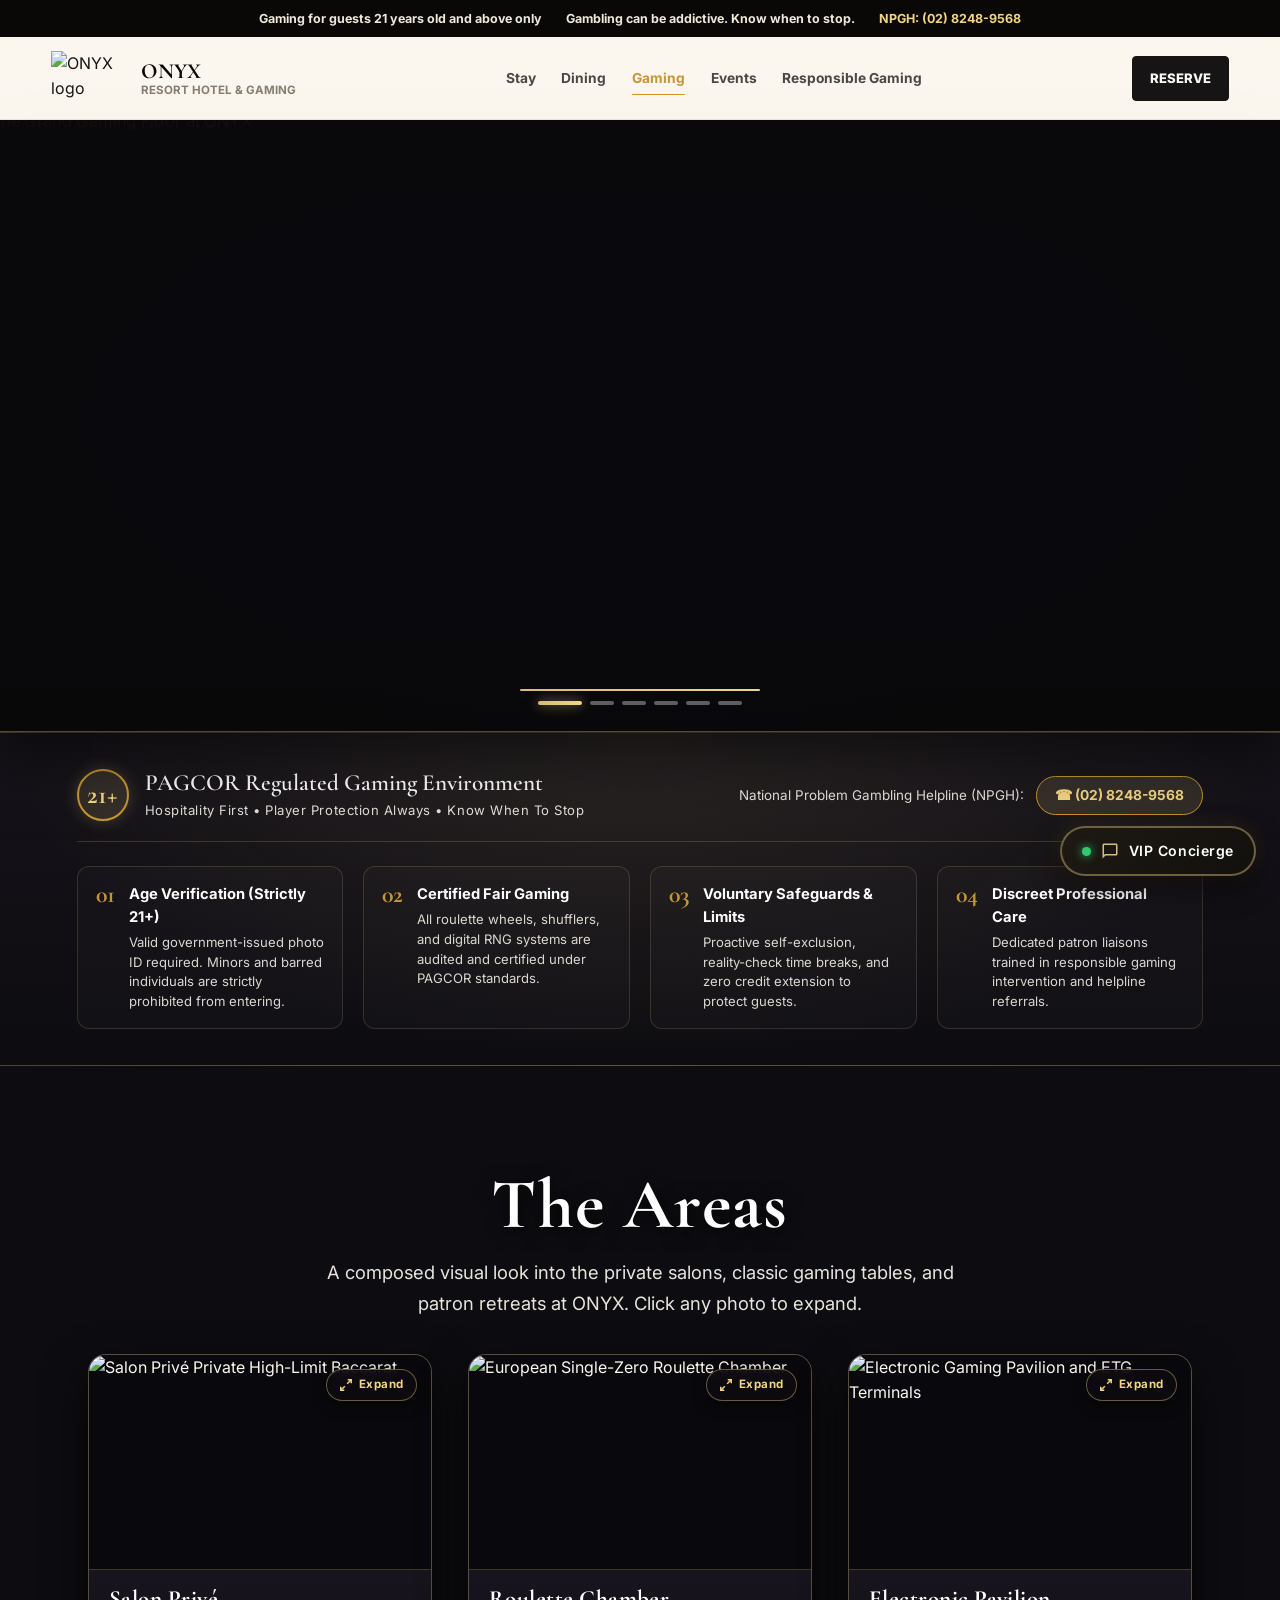
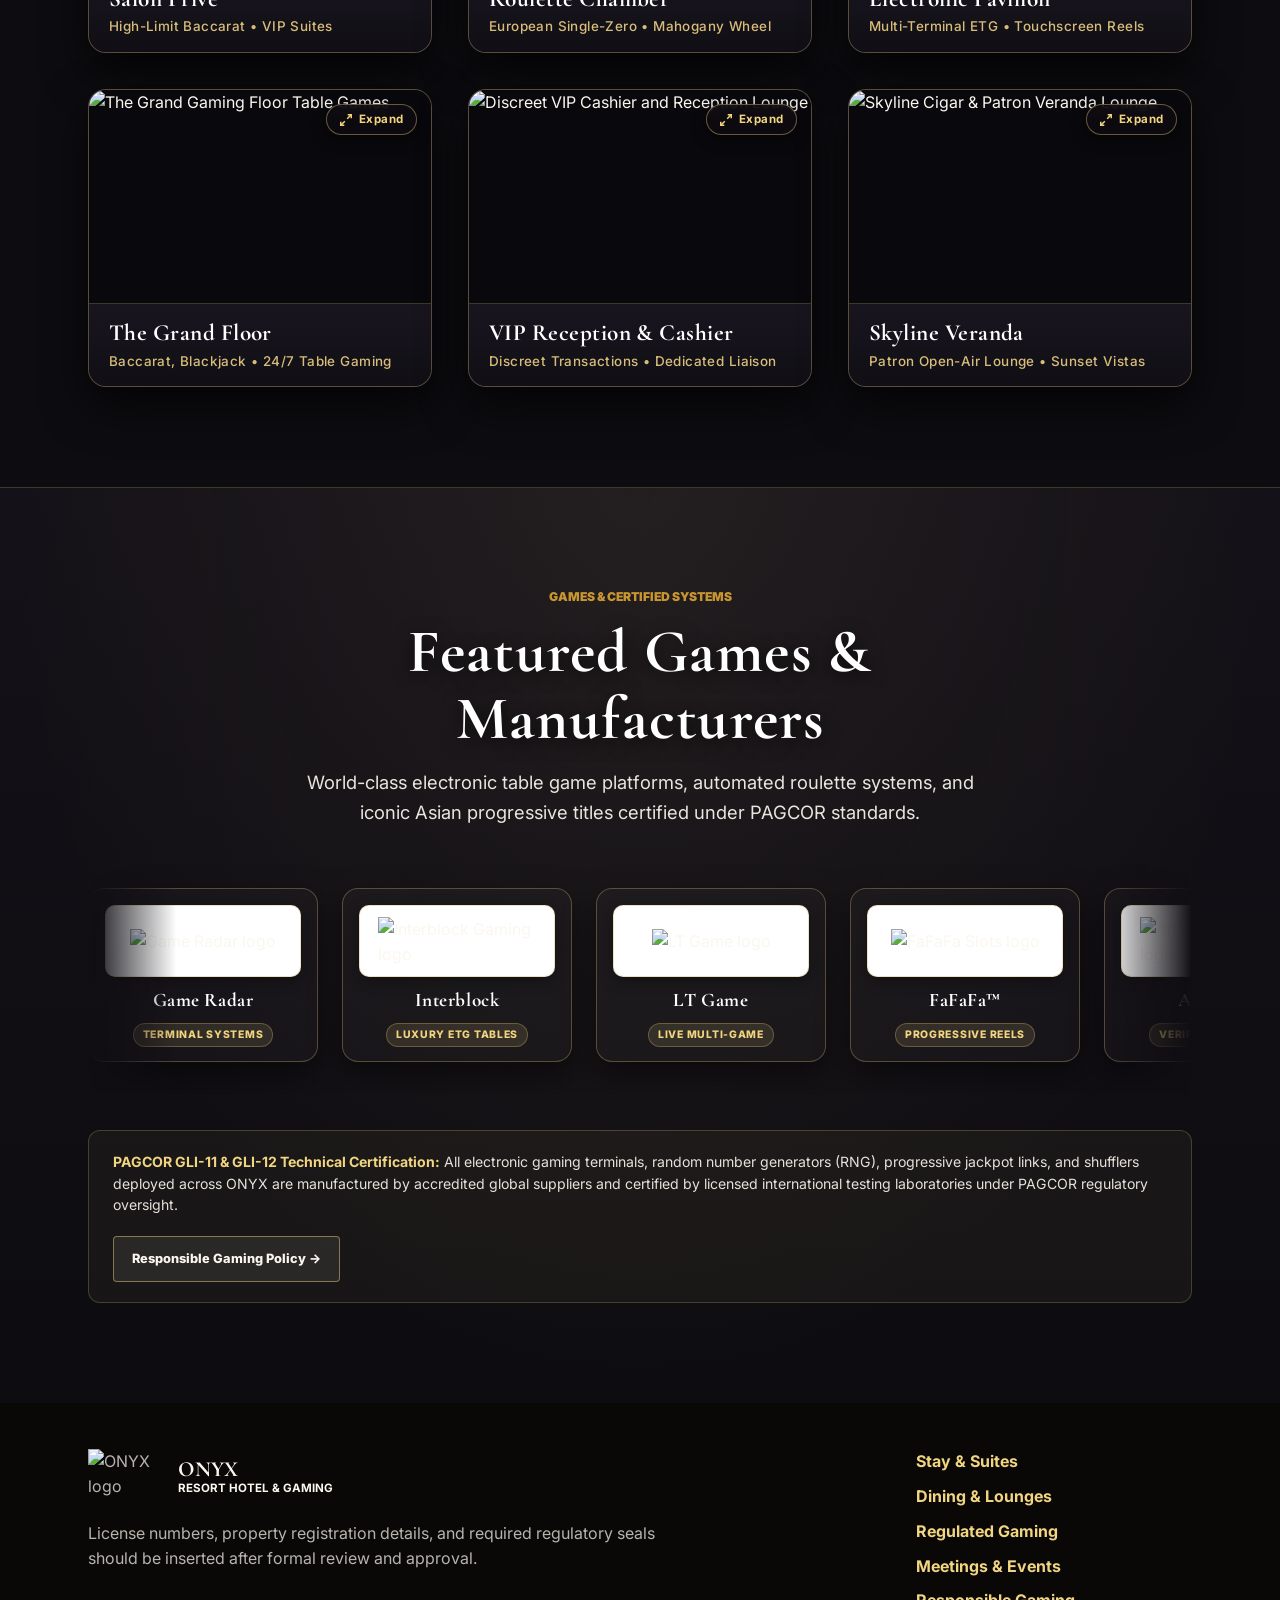
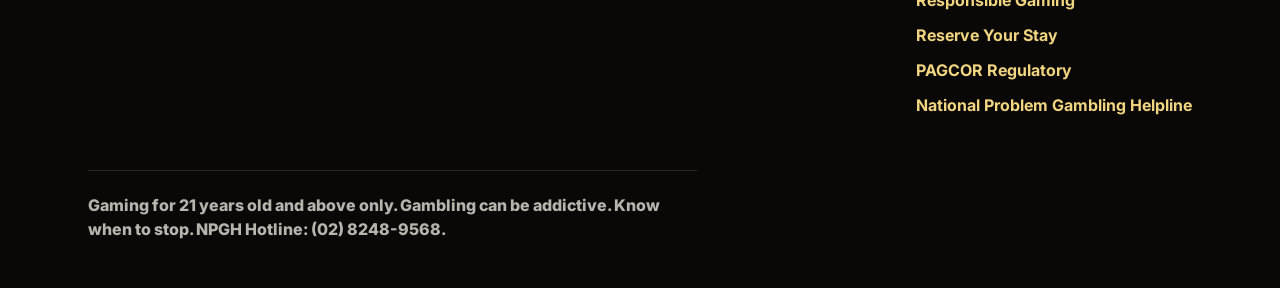
==== casino.html @ f66572f5 "Add files via upload" ====
<!doctype html>
<html lang="en">
  <head>
    <meta charset="UTF-8" />
    <meta name="viewport" content="width=device-width, initial-scale=1.0" />
    <meta
      name="description"
      content="The regulated gaming salon at ONYX. Sophisticated table games, electronic salons, and Salon Privé for verified guests 21 and above."
    />
    <title>Regulated Gaming Salon | ONYX Resort Hotel & Gaming</title>
    <link rel="preconnect" href="https://fonts.googleapis.com" />
    <link rel="preconnect" href="https://fonts.gstatic.com" crossorigin />
    <link
      href="https://fonts.googleapis.com/css2?family=Cormorant+Garamond:wght@500;600;700&family=Inter:wght@400;500;600;700&display=swap"
      rel="stylesheet"
    />
    <link rel="stylesheet" href="styles.css" />
  </head>
  <body>
    <div class="responsible-strip" aria-label="Responsible gaming notice">
      <span>Gaming for guests 21 years old and above only</span>
      <span>Gambling can be addictive. Know when to stop.</span>
      <a href="https://www.NPGH.ph">NPGH: (02) 8248-9568</a>
    </div>

    <header class="site-header" id="top">
      <a class="brand" href="index.html" aria-label="ONYX home">
        <img src="assets/onyx-logo.png" alt="ONYX logo" />
        <span>
          <strong>ONYX</strong>
          <small>Resort Hotel & Gaming</small>
        </span>
      </a>
      <button class="menu-toggle" id="menuToggle" type="button" aria-expanded="false" aria-controls="siteNav">
        Menu
      </button>
      <nav class="site-nav" id="siteNav" aria-label="Main navigation">
        <a href="stay.html">Stay</a>
        <a href="dining.html">Dining</a>
        <a class="is-active" href="casino.html">Gaming</a>
        <a href="events.html">Events</a>
        <a href="responsible.html">Responsible Gaming</a>
      </nav>
      <a class="header-action" href="reserve.html">Reserve</a>
    </header>

    <main>
      <!-- SECTION 1: Top Hero Slideshow & PAGCOR Regulations -->
      <section class="gaming-hero-slideshow stay-ad-slideshow" id="gamingAdSlideshow" aria-label="ONYX Regulated Gaming Showcase">
        <div class="ad-slideshow__viewport">
          <!-- Slide 1: The Grand Gaming Floor -->
          <div class="ad-slide is-active" data-index="0" data-type="photo">
            <img class="ad-slide__media ad-slide__img" src="assets/gaming/grand-floor.jpg" alt="The Grand Gaming Floor at ONYX" />
            <div class="ad-slide__glow"></div>
          </div>

          <!-- Slide 2: Salon Privé -->
          <div class="ad-slide" data-index="1" data-type="photo">
            <img class="ad-slide__media ad-slide__img" src="assets/gaming/salon-prive.jpg" alt="Salon Privé Baccarat Salon" />
            <div class="ad-slide__glow"></div>
          </div>

          <!-- Slide 3: European Single-Zero Roulette Chamber -->
          <div class="ad-slide" data-index="2" data-type="photo">
            <img class="ad-slide__media ad-slide__img" src="assets/gaming/roulette-chamber.jpg" alt="European Single-Zero Roulette Chamber" />
            <div class="ad-slide__glow"></div>
          </div>

          <!-- Slide 4: Electronic Gaming Pavilion -->
          <div class="ad-slide" data-index="3" data-type="photo">
            <img class="ad-slide__media ad-slide__img" src="assets/gaming/etg-pavilion.jpg" alt="Electronic Gaming &amp; Table Terminals" />
            <div class="ad-slide__glow"></div>
          </div>

          <!-- Slide 5: Private VIP Cashier & Reception -->
          <div class="ad-slide" data-index="4" data-type="photo">
            <img class="ad-slide__media ad-slide__img" src="assets/gaming/vip-cashier.jpg" alt="Private VIP Cashier &amp; Reception" />
            <div class="ad-slide__glow"></div>
          </div>

          <!-- Slide 6: Patrons Skyline Veranda -->
          <div class="ad-slide" data-index="5" data-type="photo">
            <img class="ad-slide__media ad-slide__img" src="assets/gaming/cigar-veranda.jpg" alt="Patrons Skyline Veranda &amp; Lounge" />
            <div class="ad-slide__glow"></div>
          </div>
        </div>

        <!-- Slideshow Progress & Navigation -->
        <div class="ad-slideshow__nav" aria-label="Slideshow progress">
          <div class="ad-progress-bar">
            <div class="ad-progress-fill" id="gamingProgressFill"></div>
          </div>
          <div class="ad-slide-indicators" id="gamingIndicators">
            <button type="button" class="ad-indicator is-active" data-slide="0" aria-label="Slide 1: Grand Gaming Floor"></button>
            <button type="button" class="ad-indicator" data-slide="1" aria-label="Slide 2: Salon Privé"></button>
            <button type="button" class="ad-indicator" data-slide="2" aria-label="Slide 3: Roulette Chamber"></button>
            <button type="button" class="ad-indicator" data-slide="3" aria-label="Slide 4: Electronic Gaming"></button>
            <button type="button" class="ad-indicator" data-slide="4" aria-label="Slide 5: VIP Reception"></button>
            <button type="button" class="ad-indicator" data-slide="5" aria-label="Slide 6: Skyline Veranda"></button>
          </div>
        </div>

        <button type="button" class="ad-nav-paddle ad-nav-paddle--prev" id="gamingPaddlePrev" aria-label="Previous slide">
          <svg width="22" height="22" viewBox="0 0 24 24" fill="none" stroke="currentColor" stroke-width="2.5" stroke-linecap="round" stroke-linejoin="round">
            <polyline points="15 18 9 12 15 6"></polyline>
          </svg>
        </button>
        <button type="button" class="ad-nav-paddle ad-nav-paddle--next" id="gamingPaddleNext" aria-label="Next slide">
          <svg width="22" height="22" viewBox="0 0 24 24" fill="none" stroke="currentColor" stroke-width="2.5" stroke-linecap="round" stroke-linejoin="round">
            <polyline points="9 18 15 12 9 6"></polyline>
          </svg>
        </button>
      </section>

      <!-- PAGCOR Regulatory Compliance & Player Safeguards Band (Zero penalties / 100% Compliant) -->
      <section class="gaming-regulation-bar" aria-labelledby="gamingRegHeading">
        <div class="gaming-regulation-inner">
          <div class="gaming-reg-header">
            <div class="gaming-reg-badge">
              <span class="reg-21-badge">21+</span>
              <div>
                <strong id="gamingRegHeading">PAGCOR Regulated Gaming Environment</strong>
                <small>Hospitality First &bull; Player Protection Always &bull; Know When To Stop</small>
              </div>
            </div>
            <div class="gaming-reg-hotline">
              <span>National Problem Gambling Helpline (NPGH):</span>
              <a href="tel:+63282489568" class="hotline-btn">&#9742; (02) 8248-9568</a>
            </div>
          </div>

          <div class="gaming-safeguards-grid">
            <div class="safeguard-item">
              <span class="safeguard-num">01</span>
              <div>
                <h4>Age Verification (Strictly 21+)</h4>
                <p>Valid government-issued photo ID required. Minors and barred individuals are strictly prohibited from entering.</p>
              </div>
            </div>
            <div class="safeguard-item">
              <span class="safeguard-num">02</span>
              <div>
                <h4>Certified Fair Gaming</h4>
                <p>All roulette wheels, shufflers, and digital RNG systems are audited and certified under PAGCOR standards.</p>
              </div>
            </div>
            <div class="safeguard-item">
              <span class="safeguard-num">03</span>
              <div>
                <h4>Voluntary Safeguards &amp; Limits</h4>
                <p>Proactive self-exclusion, reality-check time breaks, and zero credit extension to protect guests.</p>
              </div>
            </div>
            <div class="safeguard-item">
              <span class="safeguard-num">04</span>
              <div>
                <h4>Discreet Professional Care</h4>
                <p>Dedicated patron liaisons trained in responsible gaming intervention and helpline referrals.</p>
              </div>
            </div>
          </div>
        </div>
      </section>

      <!-- SECTION 2: Photos of the Areas -->
      <section class="section gaming-areas-section" id="areas" aria-labelledby="gamingAreasHeading">
        <div class="section__header">
          <h2 id="gamingAreasHeading">The Areas</h2>
          <p class="gaming-areas-intro">
            A composed visual look into the private salons, classic gaming tables, and patron retreats at ONYX. Click any photo to expand.
          </p>
        </div>

        <div class="gaming-areas-grid">
          <!-- Area 1: Salon Privé -->
          <article class="gaming-area-card" tabindex="0" role="button" aria-label="View Salon Privé high-resolution photo" data-full-src="assets/gaming/salon-prive.jpg" data-title="Salon Privé" data-sub="High-Limit Baccarat &bull; VIP Suites">
            <div class="gaming-area-card__media">
              <img class="gaming-area-card__img" src="assets/gaming/salon-prive.jpg" alt="Salon Privé Private High-Limit Baccarat" loading="lazy" />
              <span class="gaming-area-card__zoom-badge">
                <svg width="14" height="14" viewBox="0 0 24 24" fill="none" stroke="currentColor" stroke-width="2.5"><polyline points="15 3 21 3 21 9"></polyline><polyline points="9 21 3 21 3 15"></polyline><line x1="21" y1="3" x2="14" y2="10"></line><line x1="3" y1="21" x2="10" y2="14"></line></svg>
                Expand
              </span>
            </div>
            <div class="gaming-area-card__info">
              <h3 class="gaming-area-card__title">Salon Privé</h3>
              <p class="gaming-area-card__sub">High-Limit Baccarat &bull; VIP Suites</p>
            </div>
          </article>

          <!-- Area 2: European Roulette Chamber -->
          <article class="gaming-area-card" tabindex="0" role="button" aria-label="View European Roulette Chamber high-resolution photo" data-full-src="assets/gaming/roulette-chamber.jpg" data-title="Roulette Chamber" data-sub="European Single-Zero &bull; Mahogany Wheel">
            <div class="gaming-area-card__media">
              <img class="gaming-area-card__img" src="assets/gaming/roulette-chamber.jpg" alt="European Single-Zero Roulette Chamber" loading="lazy" />
              <span class="gaming-area-card__zoom-badge">
                <svg width="14" height="14" viewBox="0 0 24 24" fill="none" stroke="currentColor" stroke-width="2.5"><polyline points="15 3 21 3 21 9"></polyline><polyline points="9 21 3 21 3 15"></polyline><line x1="21" y1="3" x2="14" y2="10"></line><line x1="3" y1="21" x2="10" y2="14"></line></svg>
                Expand
              </span>
            </div>
            <div class="gaming-area-card__info">
              <h3 class="gaming-area-card__title">Roulette Chamber</h3>
              <p class="gaming-area-card__sub">European Single-Zero &bull; Mahogany Wheel</p>
            </div>
          </article>

          <!-- Area 3: Electronic Gaming Pavilion -->
          <article class="gaming-area-card" tabindex="0" role="button" aria-label="View Electronic Gaming Pavilion high-resolution photo" data-full-src="assets/gaming/etg-pavilion.jpg" data-title="Electronic Pavilion" data-sub="Multi-Terminal ETG &bull; Touchscreen Reels">
            <div class="gaming-area-card__media">
              <img class="gaming-area-card__img" src="assets/gaming/etg-pavilion.jpg" alt="Electronic Gaming Pavilion and ETG Terminals" loading="lazy" />
              <span class="gaming-area-card__zoom-badge">
                <svg width="14" height="14" viewBox="0 0 24 24" fill="none" stroke="currentColor" stroke-width="2.5"><polyline points="15 3 21 3 21 9"></polyline><polyline points="9 21 3 21 3 15"></polyline><line x1="21" y1="3" x2="14" y2="10"></line><line x1="3" y1="21" x2="10" y2="14"></line></svg>
                Expand
              </span>
            </div>
            <div class="gaming-area-card__info">
              <h3 class="gaming-area-card__title">Electronic Pavilion</h3>
              <p class="gaming-area-card__sub">Multi-Terminal ETG &bull; Touchscreen Reels</p>
            </div>
          </article>

          <!-- Area 4: The Grand Gaming Floor -->
          <article class="gaming-area-card" tabindex="0" role="button" aria-label="View The Grand Gaming Floor high-resolution photo" data-full-src="assets/gaming/grand-floor.jpg" data-title="The Grand Floor" data-sub="Baccarat, Blackjack &bull; 24/7 Table Gaming">
            <div class="gaming-area-card__media">
              <img class="gaming-area-card__img" src="assets/gaming/grand-floor.jpg" alt="The Grand Gaming Floor Table Games" loading="lazy" />
              <span class="gaming-area-card__zoom-badge">
                <svg width="14" height="14" viewBox="0 0 24 24" fill="none" stroke="currentColor" stroke-width="2.5"><polyline points="15 3 21 3 21 9"></polyline><polyline points="9 21 3 21 3 15"></polyline><line x1="21" y1="3" x2="14" y2="10"></line><line x1="3" y1="21" x2="10" y2="14"></line></svg>
                Expand
              </span>
            </div>
            <div class="gaming-area-card__info">
              <h3 class="gaming-area-card__title">The Grand Floor</h3>
              <p class="gaming-area-card__sub">Baccarat, Blackjack &bull; 24/7 Table Gaming</p>
            </div>
          </article>

          <!-- Area 5: Private VIP Cashier & Services -->
          <article class="gaming-area-card" tabindex="0" role="button" aria-label="View VIP Cashier and Reception Lounge high-resolution photo" data-full-src="assets/gaming/vip-cashier.jpg" data-title="VIP Reception &amp; Cashier" data-sub="Discreet Transactions &bull; Dedicated Liaison">
            <div class="gaming-area-card__media">
              <img class="gaming-area-card__img" src="assets/gaming/vip-cashier.jpg" alt="Discreet VIP Cashier and Reception Lounge" loading="lazy" />
              <span class="gaming-area-card__zoom-badge">
                <svg width="14" height="14" viewBox="0 0 24 24" fill="none" stroke="currentColor" stroke-width="2.5"><polyline points="15 3 21 3 21 9"></polyline><polyline points="9 21 3 21 3 15"></polyline><line x1="21" y1="3" x2="14" y2="10"></line><line x1="3" y1="21" x2="10" y2="14"></line></svg>
                Expand
              </span>
            </div>
            <div class="gaming-area-card__info">
              <h3 class="gaming-area-card__title">VIP Reception &amp; Cashier</h3>
              <p class="gaming-area-card__sub">Discreet Transactions &bull; Dedicated Liaison</p>
            </div>
          </article>

          <!-- Area 6: Skyline Cigar & Patron Veranda -->
          <article class="gaming-area-card" tabindex="0" role="button" aria-label="View Skyline Cigar and Patron Veranda high-resolution photo" data-full-src="assets/gaming/cigar-veranda.jpg" data-title="Skyline Veranda" data-sub="Patron Open-Air Lounge &bull; Sunset Vistas">
            <div class="gaming-area-card__media">
              <img class="gaming-area-card__img" src="assets/gaming/cigar-veranda.jpg" alt="Skyline Cigar &amp; Patron Veranda Lounge" loading="lazy" />
              <span class="gaming-area-card__zoom-badge">
                <svg width="14" height="14" viewBox="0 0 24 24" fill="none" stroke="currentColor" stroke-width="2.5"><polyline points="15 3 21 3 21 9"></polyline><polyline points="9 21 3 21 3 15"></polyline><line x1="21" y1="3" x2="14" y2="10"></line><line x1="3" y1="21" x2="10" y2="14"></line></svg>
                Expand
              </span>
            </div>
            <div class="gaming-area-card__info">
              <h3 class="gaming-area-card__title">Skyline Veranda</h3>
              <p class="gaming-area-card__sub">Patron Open-Air Lounge &bull; Sunset Vistas</p>
            </div>
          </article>
        </div>
      </section>

      <!-- SECTION 3: The Games & Certified Technology Providers -->
      <section class="section gaming-brands-section" id="games" aria-labelledby="gamingBrandsHeading">
        <div class="section__header">
          <p class="eyebrow">Games &amp; Certified Systems</p>
          <h2 id="gamingBrandsHeading">Featured Games &amp; Manufacturers</h2>
          <p class="gaming-brands-intro">
            World-class electronic table game platforms, automated roulette systems, and iconic Asian progressive titles certified under PAGCOR standards.
          </p>
        </div>

        <!-- Horizontal Moving Logo Marquee (One Line, Moving) -->
        <div class="gaming-marquee-container" aria-label="Certified Game Manufacturers and Platform Partners">
          <div class="gaming-marquee-track">
            <!-- Group 1 -->
            <div class="gaming-marquee-group">
              <!-- 1. Game Radar -->
              <div class="gaming-marquee-card">
                <div class="gaming-marquee-logo-box">
                  <img src="assets/logos/game-radar.svg" alt="Game Radar logo" class="gaming-marquee-logo-img" />
                </div>
                <h3 class="gaming-marquee-name">Game Radar</h3>
                <span class="gaming-marquee-tag">Terminal Systems</span>
              </div>

              <!-- 2. Interblock -->
              <div class="gaming-marquee-card">
                <div class="gaming-marquee-logo-box">
                  <img src="assets/logos/interblock.png" alt="Interblock Gaming logo" class="gaming-marquee-logo-img" />
                </div>
                <h3 class="gaming-marquee-name">Interblock</h3>
                <span class="gaming-marquee-tag">Luxury ETG Tables</span>
              </div>

              <!-- 3. LT Game -->
              <div class="gaming-marquee-card">
                <div class="gaming-marquee-logo-box">
                  <img src="assets/logos/lt-game.png" alt="LT Game logo" class="gaming-marquee-logo-img" />
                </div>
                <h3 class="gaming-marquee-name">LT Game</h3>
                <span class="gaming-marquee-tag">Live Multi-Game</span>
              </div>

              <!-- 4. FaFaFa -->
              <div class="gaming-marquee-card">
                <div class="gaming-marquee-logo-box">
                  <img src="assets/logos/fafafa.png" alt="FaFaFa Slots logo" class="gaming-marquee-logo-img" />
                </div>
                <h3 class="gaming-marquee-name">FaFaFa&trade;</h3>
                <span class="gaming-marquee-tag">Progressive Reels</span>
              </div>

              <!-- 5. Aristocrat Gaming -->
              <div class="gaming-marquee-card">
                <div class="gaming-marquee-logo-box">
                  <img src="assets/logos/aristocrat.svg" alt="Aristocrat Leisure logo" class="gaming-marquee-logo-img" />
                </div>
                <h3 class="gaming-marquee-name">Aristocrat</h3>
                <span class="gaming-marquee-tag">Verified Platform</span>
              </div>

              <!-- 6. Light & Wonder -->
              <div class="gaming-marquee-card">
                <div class="gaming-marquee-logo-box">
                  <img src="assets/logos/light-and-wonder.svg" alt="Light & Wonder logo" class="gaming-marquee-logo-img" />
                </div>
                <h3 class="gaming-marquee-name">Light &amp; Wonder</h3>
                <span class="gaming-marquee-tag">Global Certified</span>
              </div>

              <!-- 7. IGT -->
              <div class="gaming-marquee-card">
                <div class="gaming-marquee-logo-box">
                  <img src="assets/logos/igt.png" alt="International Game Technology IGT logo" class="gaming-marquee-logo-img" />
                </div>
                <h3 class="gaming-marquee-name">IGT</h3>
                <span class="gaming-marquee-tag">Certified Hardware</span>
              </div>

              <!-- 8. Konami Gaming -->
              <div class="gaming-marquee-card">
                <div class="gaming-marquee-logo-box">
                  <img src="assets/logos/konami.svg" alt="Konami Gaming logo" class="gaming-marquee-logo-img" />
                </div>
                <h3 class="gaming-marquee-name">Konami</h3>
                <span class="gaming-marquee-tag">Certified Systems</span>
              </div>

              <!-- 9. Novomatic -->
              <div class="gaming-marquee-card">
                <div class="gaming-marquee-logo-box">
                  <img src="assets/logos/novomatic.png" alt="Novomatic logo" class="gaming-marquee-logo-img" />
                </div>
                <h3 class="gaming-marquee-name">Novomatic</h3>
                <span class="gaming-marquee-tag">European Standard</span>
              </div>

              <!-- 10. Aruze Gaming -->
              <div class="gaming-marquee-card">
                <div class="gaming-marquee-logo-box">
                  <img src="assets/logos/aruze.png" alt="Aruze Gaming logo" class="gaming-marquee-logo-img" />
                </div>
                <h3 class="gaming-marquee-name">Aruze Gaming</h3>
                <span class="gaming-marquee-tag">GLI Certified</span>
              </div>
            </div>

            <!-- Group 2 (Identical duplicate for seamless continuous infinite marquee loop) -->
            <div class="gaming-marquee-group" aria-hidden="true">
              <!-- 1. Game Radar -->
              <div class="gaming-marquee-card">
                <div class="gaming-marquee-logo-box">
                  <img src="assets/logos/game-radar.svg" alt="Game Radar logo" class="gaming-marquee-logo-img" />
                </div>
                <h3 class="gaming-marquee-name">Game Radar</h3>
                <span class="gaming-marquee-tag">Terminal Systems</span>
              </div>

              <!-- 2. Interblock -->
              <div class="gaming-marquee-card">
                <div class="gaming-marquee-logo-box">
                  <img src="assets/logos/interblock.png" alt="Interblock Gaming logo" class="gaming-marquee-logo-img" />
                </div>
                <h3 class="gaming-marquee-name">Interblock</h3>
                <span class="gaming-marquee-tag">Luxury ETG Tables</span>
              </div>

              <!-- 3. LT Game -->
              <div class="gaming-marquee-card">
                <div class="gaming-marquee-logo-box">
                  <img src="assets/logos/lt-game.png" alt="LT Game logo" class="gaming-marquee-logo-img" />
                </div>
                <h3 class="gaming-marquee-name">LT Game</h3>
                <span class="gaming-marquee-tag">Live Multi-Game</span>
              </div>

              <!-- 4. FaFaFa -->
              <div class="gaming-marquee-card">
                <div class="gaming-marquee-logo-box">
                  <img src="assets/logos/fafafa.png" alt="FaFaFa Slots logo" class="gaming-marquee-logo-img" />
                </div>
                <h3 class="gaming-marquee-name">FaFaFa&trade;</h3>
                <span class="gaming-marquee-tag">Progressive Reels</span>
              </div>

              <!-- 5. Aristocrat Gaming -->
              <div class="gaming-marquee-card">
                <div class="gaming-marquee-logo-box">
                  <img src="assets/logos/aristocrat.svg" alt="Aristocrat Leisure logo" class="gaming-marquee-logo-img" />
                </div>
                <h3 class="gaming-marquee-name">Aristocrat</h3>
                <span class="gaming-marquee-tag">Verified Platform</span>
              </div>

              <!-- 6. Light & Wonder -->
              <div class="gaming-marquee-card">
                <div class="gaming-marquee-logo-box">
                  <img src="assets/logos/light-and-wonder.svg" alt="Light & Wonder logo" class="gaming-marquee-logo-img" />
                </div>
                <h3 class="gaming-marquee-name">Light &amp; Wonder</h3>
                <span class="gaming-marquee-tag">Global Certified</span>
              </div>

              <!-- 7. IGT -->
              <div class="gaming-marquee-card">
                <div class="gaming-marquee-logo-box">
                  <img src="assets/logos/igt.png" alt="International Game Technology IGT logo" class="gaming-marquee-logo-img" />
                </div>
                <h3 class="gaming-marquee-name">IGT</h3>
                <span class="gaming-marquee-tag">Certified Hardware</span>
              </div>

              <!-- 8. Konami Gaming -->
              <div class="gaming-marquee-card">
                <div class="gaming-marquee-logo-box">
                  <img src="assets/logos/konami.svg" alt="Konami Gaming logo" class="gaming-marquee-logo-img" />
                </div>
                <h3 class="gaming-marquee-name">Konami</h3>
                <span class="gaming-marquee-tag">Certified Systems</span>
              </div>

              <!-- 9. Novomatic -->
              <div class="gaming-marquee-card">
                <div class="gaming-marquee-logo-box">
                  <img src="assets/logos/novomatic.png" alt="Novomatic logo" class="gaming-marquee-logo-img" />
                </div>
                <h3 class="gaming-marquee-name">Novomatic</h3>
                <span class="gaming-marquee-tag">European Standard</span>
              </div>

              <!-- 10. Aruze Gaming -->
              <div class="gaming-marquee-card">
                <div class="gaming-marquee-logo-box">
                  <img src="assets/logos/aruze.png" alt="Aruze Gaming logo" class="gaming-marquee-logo-img" />
                </div>
                <h3 class="gaming-marquee-name">Aruze Gaming</h3>
                <span class="gaming-marquee-tag">GLI Certified</span>
              </div>
            </div>
          </div>
        </div>

        <!-- Certified Technical Standards Guarantee Banner -->
        <div class="gaming-standards-banner">
          <div class="gaming-standards-text">
            <p>
              <strong>PAGCOR GLI-11 &amp; GLI-12 Technical Certification:</strong> All electronic gaming terminals, random number generators (RNG), progressive jackpot links, and shufflers deployed across ONYX are manufactured by accredited global suppliers and certified by licensed international testing laboratories under PAGCOR regulatory oversight.
            </p>
          </div>
          <a class="button button--ghost" href="responsible.html" style="font-size: 0.8rem; padding: 10px 18px; white-space: nowrap;">
            Responsible Gaming Policy &rarr;
          </a>
        </div>
      </section>

      <!-- Area Photo Lightbox Modal -->
      <div class="gaming-lightbox-modal" id="gamingAreaModal" role="dialog" aria-modal="true" aria-hidden="true" aria-labelledby="gamingModalTitle">
        <div class="gaming-lightbox-modal__backdrop" id="gamingModalBackdrop"></div>
        <div class="gaming-lightbox-modal__dialog">
          <button type="button" class="gaming-lightbox-modal__close" id="gamingModalClose" aria-label="Close photo" title="Close (Esc)">
            <svg width="20" height="20" viewBox="0 0 24 24" fill="none" stroke="currentColor" stroke-width="2.5" stroke-linecap="round" stroke-linejoin="round">
              <line x1="18" y1="6" x2="6" y2="18"></line>
              <line x1="6" y1="6" x2="18" y2="18"></line>
            </svg>
          </button>
          <img id="gamingModalImg" src="assets/gaming/salon-prive.jpg" alt="Gaming Area Large View" class="gaming-lightbox-modal__img" />
          <div class="gaming-lightbox-modal__footer">
            <h3 class="gaming-lightbox-modal__title" id="gamingModalTitle">Salon Privé</h3>
            <p class="gaming-lightbox-modal__sub" id="gamingModalSub">High-Limit Baccarat &bull; VIP Suites</p>
          </div>
        </div>
      </div>
    </main>

    <footer class="site-footer">
      <div>
        <a class="brand brand--footer" href="index.html">
          <img src="assets/onyx-logo.png" alt="ONYX logo" />
          <span>
            <strong>ONYX</strong>
            <small>Resort Hotel & Gaming</small>
          </span>
        </a>
        <p>
          License numbers, property registration details, and required regulatory seals should
          be inserted after formal review and approval.
        </p>
      </div>
      <div class="footer-links">
        <a href="stay.html">Stay &amp; Suites</a>
        <a href="dining.html">Dining &amp; Lounges</a>
        <a href="casino.html">Regulated Gaming</a>
        <a href="events.html">Meetings &amp; Events</a>
        <a href="responsible.html">Responsible Gaming</a>
        <a href="reserve.html">Reserve Your Stay</a>
        <a href="https://www.pagcor.ph/regulatory/">PAGCOR Regulatory</a>
        <a href="https://www.NPGH.ph">National Problem Gambling Helpline</a>
      </div>
      <p class="footer-notice">
        Gaming for 21 years old and above only. Gambling can be addictive. Know when to stop.
        NPGH Hotline: (02) 8248-9568.
      </p>
    </footer>

    <script src="script.js"></script>
  </body>
</html>
---- styles.css ----
:root {
  --ink: #090807;
  --onyx: #171416;
  --charcoal: #29252a;
  --smoke: #4c4644;
  --ivory: #fbf7ef;
  --linen: #efe8db;
  --champagne: #d8bd7a;
  --gold: #c79631;
  --pale-gold: #f2d581;
  --moss: #32493d;
  --claret: #5e2026;
  --muted: #867d70;
  --line: rgba(216, 189, 122, 0.28);
  --shadow: 0 24px 70px rgba(9, 8, 7, 0.28);
  --gold-300: #f2d581;
  --gold-400: #e5c158;
  --gold-500: #d4af37;
  --gold-600: #b89228;
  --text-muted: #a69f91;
  --font-display: "Cormorant Garamond", Georgia, serif;
  --font-body: "Inter", Arial, sans-serif;
  color-scheme: light;
}

* {
  box-sizing: border-box;
}

html {
  scroll-behavior: smooth;
}

body {
  margin: 0;
  background: var(--ivory);
  color: var(--onyx);
  font-family: "Inter", Arial, sans-serif;
  line-height: 1.55;
}

body.is-locked {
  overflow: hidden;
}

img {
  display: block;
  max-width: 100%;
}

a {
  color: inherit;
  text-decoration: none;
}

button,
input,
select {
  font: inherit;
}

.age-gate {
  position: fixed;
  inset: 0;
  z-index: 100;
  display: grid;
  place-items: center;
  padding: 24px;
  background:
    linear-gradient(135deg, rgba(9, 8, 7, 0.92), rgba(41, 37, 42, 0.9)),
    radial-gradient(circle at top right, rgba(199, 150, 49, 0.22), transparent 32%);
}

.age-gate[hidden] {
  display: none;
}

.age-gate__panel {
  width: min(100%, 520px);
  padding: clamp(28px, 5vw, 46px);
  background: rgba(251, 247, 239, 0.96);
  border: 1px solid rgba(242, 213, 129, 0.42);
  border-radius: 8px;
  box-shadow: var(--shadow);
  text-align: center;
}

.age-gate__logo {
  width: min(230px, 62vw);
  margin: 0 auto 18px;
}

.age-gate h2 {
  margin: 8px 0 12px;
  color: var(--ink);
  font-family: "Cormorant Garamond", Georgia, serif;
  font-size: clamp(2rem, 5vw, 3rem);
  line-height: 0.98;
}

.age-gate p {
  margin: 0 auto;
  max-width: 38rem;
  color: var(--smoke);
}

.age-gate__actions {
  display: flex;
  flex-wrap: wrap;
  justify-content: center;
  gap: 12px;
  margin: 26px 0 18px;
}

.age-gate__note {
  font-size: 0.88rem;
  font-weight: 700;
}

.responsible-strip {
  display: flex;
  flex-wrap: wrap;
  justify-content: center;
  gap: 8px 24px;
  padding: 9px 18px;
  background: var(--ink);
  color: var(--linen);
  font-size: 0.78rem;
  font-weight: 700;
  text-align: center;
}

.responsible-strip a {
  color: var(--pale-gold);
}

.site-header {
  position: sticky;
  top: 0;
  z-index: 50;
  display: grid;
  grid-template-columns: auto 1fr auto;
  align-items: center;
  gap: 22px;
  padding: 14px clamp(18px, 4vw, 56px);
  background: rgba(251, 247, 239, 0.93);
  border-bottom: 1px solid rgba(23, 20, 22, 0.08);
  backdrop-filter: blur(18px);
}

.brand {
  display: inline-flex;
  align-items: center;
  gap: 12px;
  min-width: 0;
}

.brand img {
  width: 78px;
  height: 54px;
  object-fit: contain;
}

.brand span {
  display: grid;
  line-height: 1.1;
}

.brand strong {
  font-family: "Cormorant Garamond", Georgia, serif;
  font-size: 1.35rem;
  color: var(--ink);
}

.brand small {
  color: var(--muted);
  font-size: 0.72rem;
  font-weight: 700;
  text-transform: uppercase;
}

.site-nav {
  display: flex;
  justify-content: center;
  gap: clamp(14px, 2vw, 32px);
  color: var(--smoke);
  font-size: 0.86rem;
  font-weight: 700;
}

.site-nav a {
  position: relative;
  padding-block: 8px;
}

.site-nav a::after {
  position: absolute;
  right: 0;
  bottom: 2px;
  left: 0;
  height: 1px;
  background: var(--gold);
  content: "";
  transform: scaleX(0);
  transform-origin: left;
  transition: transform 180ms ease;
}

.site-nav a:hover::after,
.site-nav a:focus-visible::after,
.site-nav a.is-active::after {
  transform: scaleX(1);
}

.site-nav a.is-active {
  color: var(--gold);
}

.header-action {
  justify-self: end;
  padding: 11px 17px;
  background: var(--onyx);
  border: 1px solid var(--onyx);
  border-radius: 4px;
  color: var(--ivory);
  font-size: 0.82rem;
  font-weight: 800;
  text-transform: uppercase;
}

.menu-toggle {
  display: none;
  justify-self: end;
  padding: 9px 12px;
  background: transparent;
  border: 1px solid rgba(23, 20, 22, 0.18);
  border-radius: 4px;
  color: var(--onyx);
  cursor: pointer;
  font-size: 0.82rem;
  font-weight: 800;
  text-transform: uppercase;
}

.button {
  display: inline-flex;
  align-items: center;
  justify-content: center;
  min-height: 46px;
  padding: 12px 20px;
  border: 1px solid transparent;
  border-radius: 4px;
  cursor: pointer;
  font-weight: 800;
  text-align: center;
  transition:
    transform 180ms ease,
    border-color 180ms ease,
    background 180ms ease,
    color 180ms ease;
}

.button:hover,
.button:focus-visible {
  transform: translateY(-1px);
}

.button--primary {
  background: linear-gradient(135deg, var(--pale-gold), var(--gold));
  border-color: rgba(9, 8, 7, 0.16);
  color: var(--ink);
}

.button--secondary {
  background: transparent;
  border-color: rgba(9, 8, 7, 0.25);
  color: var(--onyx);
}

.button--ghost {
  background: rgba(251, 247, 239, 0.08);
  border-color: rgba(242, 213, 129, 0.46);
  color: var(--ivory);
}

.hero {
  position: relative;
  display: grid;
  align-items: center;
  min-height: clamp(480px, calc(100vh - 180px), 660px);
  padding: clamp(56px, 8vw, 110px) clamp(20px, 7vw, 88px);
  overflow: hidden;
  background:
    radial-gradient(ellipse at 78% 45%, rgba(199, 150, 49, 0.16) 0%, transparent 50%),
    linear-gradient(135deg, var(--ink) 0%, var(--charcoal) 55%, #181c19 100%);
  color: var(--ivory);
}

.hero--cinematic {
  grid-template-columns: minmax(320px, 1.15fr) minmax(300px, 0.95fr);
  gap: clamp(32px, 5vw, 64px);
}

.hero__particles {
  position: absolute;
  inset: 0;
  width: 100%;
  height: 100%;
  pointer-events: none;
  z-index: 1;
}

.hero__ambient-glow {
  position: absolute;
  top: 50%;
  right: 18%;
  transform: translate(50%, -50%);
  width: min(580px, 60vw);
  aspect-ratio: 1;
  background: radial-gradient(circle, rgba(242, 213, 129, 0.2) 0%, rgba(199, 150, 49, 0.08) 42%, transparent 70%);
  filter: blur(50px);
  pointer-events: none;
  z-index: 0;
  animation: auraPulse 6.5s ease-in-out infinite alternate;
}

.hero::after {
  position: absolute;
  right: 0;
  bottom: 0;
  left: 0;
  height: 32%;
  background:
    linear-gradient(180deg, transparent, rgba(9, 8, 7, 0.76)),
    repeating-linear-gradient(90deg, transparent 0 74px, rgba(242, 213, 129, 0.06) 74px 75px);
  content: "";
  pointer-events: none;
  z-index: 1;
}

.hero__content {
  position: relative;
  z-index: 2;
  max-width: 740px;
}

/* ==========================================================================
   3D Flipping Casino Ace Playing Card
   ========================================================================== */
.hero__stage {
  position: relative;
  z-index: 2;
  display: flex;
  justify-content: center;
  align-items: center;
  perspective: 1400px;
}

.hero__stage-halo {
  position: absolute;
  width: 360px;
  height: 360px;
  border-radius: 50%;
  background: radial-gradient(circle, rgba(242, 213, 129, 0.28) 0%, rgba(199, 150, 49, 0.08) 50%, transparent 72%);
  filter: blur(34px);
  pointer-events: none;
  animation: haloSpin 14s linear infinite;
}

.playing-card-container {
  position: relative;
  width: min(100%, 316px);
  height: 450px;
  perspective: 1400px;
  animation: emblemFloat 6.8s ease-in-out infinite alternate;
}

.playing-card {
  position: relative;
  width: 100%;
  height: 100%;
  border-radius: 16px;
  transform-style: preserve-3d;
  transition: transform 0.85s cubic-bezier(0.34, 1.45, 0.64, 1), box-shadow 0.4s ease;
  cursor: pointer;
  user-select: none;
  box-shadow:
    0 30px 80px rgba(0, 0, 0, 0.65),
    0 0 35px rgba(199, 150, 49, 0.16);
}

/* 3D Flip on Hover or Active class */
.playing-card-container:hover .playing-card,
.playing-card.is-flipped {
  transform: rotateY(180deg);
  box-shadow:
    0 40px 105px rgba(0, 0, 0, 0.75),
    0 0 55px rgba(199, 150, 49, 0.32);
}

/* Card Faces */
.playing-card__face {
  position: absolute;
  inset: 0;
  width: 100%;
  height: 100%;
  border-radius: 16px;
  backface-visibility: hidden;
  -webkit-backface-visibility: hidden;
  overflow: hidden;
  display: flex;
  flex-direction: column;
}

/* --------------------------------------------------------------------------
   Card Back: Luxury Casino Guilloché Design
   -------------------------------------------------------------------------- */
.playing-card__face--back {
  transform: rotateY(0deg);
  background:
    radial-gradient(circle at 50% 50%, rgba(199, 150, 49, 0.16) 0%, transparent 70%),
    repeating-linear-gradient(45deg, rgba(216, 189, 122, 0.08) 0, rgba(216, 189, 122, 0.08) 1px, transparent 0, transparent 10px),
    repeating-linear-gradient(-45deg, rgba(216, 189, 122, 0.08) 0, rgba(216, 189, 122, 0.08) 1px, transparent 0, transparent 10px),
    linear-gradient(145deg, #1f1b21 0%, #0d0b0e 65%, #050405 100%);
  border: 3px solid rgba(216, 189, 122, 0.45);
  box-shadow: inset 0 0 20px rgba(0, 0, 0, 0.8);
  padding: 14px;
}

.card-back__inner-frame {
  position: relative;
  flex: 1;
  border: 1px solid rgba(242, 213, 129, 0.42);
  border-radius: 10px;
  display: flex;
  flex-direction: column;
  align-items: center;
  justify-content: center;
  padding: 20px;
  background: radial-gradient(circle at 50% 50%, rgba(35, 29, 36, 0.8), rgba(12, 10, 13, 0.95));
}

.card-back__inner-frame::before {
  position: absolute;
  inset: 4px;
  border: 1px dashed rgba(216, 189, 122, 0.25);
  border-radius: 6px;
  content: "";
  pointer-events: none;
}

.card-back__medallion {
  display: flex;
  flex-direction: column;
  align-items: center;
  justify-content: center;
  position: relative;
  z-index: 2;
}

.card-back__emblem {
  width: 140px;
  height: 140px;
  object-fit: contain;
  filter: drop-shadow(0 10px 20px rgba(0, 0, 0, 0.6)) drop-shadow(0 0 16px rgba(199, 150, 49, 0.4));
  margin-bottom: 8px;
}

.card-back__brand {
  font-family: "Cormorant Garamond", Georgia, serif;
  font-size: 1.6rem;
  font-weight: 700;
  letter-spacing: 0.16em;
  color: var(--pale-gold);
  line-height: 1;
  margin-top: 4px;
}

.card-back__sub {
  font-size: 0.68rem;
  font-weight: 800;
  text-transform: uppercase;
  letter-spacing: 0.22em;
  color: var(--champagne);
  opacity: 0.85;
  margin-top: 6px;
}

.card-back__flip-prompt {
  display: flex;
  align-items: center;
  justify-content: center;
  gap: 8px;
  margin-top: 10px;
  font-size: 0.72rem;
  font-weight: 800;
  text-transform: uppercase;
  letter-spacing: 0.1em;
  color: var(--pale-gold);
  background: rgba(242, 213, 129, 0.1);
  padding: 6px 14px;
  border-radius: 20px;
  border: 1px solid rgba(242, 213, 129, 0.25);
}

.card-back__flip-icon {
  font-size: 1rem;
  color: var(--gold);
}

/* --------------------------------------------------------------------------
   Card Front: The Ace of Spades (ONYX Logo Centerpiece)
   -------------------------------------------------------------------------- */
.playing-card__face--front {
  transform: rotateY(180deg);
  background:
    radial-gradient(circle at 50% 50%, rgba(242, 213, 129, 0.12) 0%, transparent 60%),
    linear-gradient(155deg, #fdfcf9 0%, #f6f0e4 55%, #eae1d0 100%);
  border: 3px solid rgba(199, 150, 49, 0.65);
  box-shadow: inset 0 0 24px rgba(199, 150, 49, 0.18);
  padding: 12px;
}

.card-corner {
  position: absolute;
  display: flex;
  flex-direction: column;
  align-items: center;
  line-height: 0.95;
  z-index: 3;
}

.card-corner--tl {
  top: 14px;
  left: 14px;
}

.card-corner--br {
  bottom: 14px;
  right: 14px;
  transform: rotate(180deg);
}

.card-corner__val {
  font-family: "Cormorant Garamond", Georgia, serif;
  font-size: 2.3rem;
  font-weight: 700;
  color: var(--ink);
}

.card-corner__suit {
  font-size: 1.55rem;
  color: var(--gold);
  filter: drop-shadow(0 1px 2px rgba(199, 150, 49, 0.4));
  margin-top: 2px;
}

.card-front__body {
  position: relative;
  flex: 1;
  display: flex;
  align-items: center;
  justify-content: center;
}

.card-front__inner-frame {
  width: 100%;
  height: 100%;
  border: 1px solid rgba(199, 150, 49, 0.32);
  border-radius: 10px;
  display: flex;
  flex-direction: column;
  align-items: center;
  justify-content: center;
  padding: 24px 16px 16px;
  position: relative;
}

.card-front__inner-frame::before {
  position: absolute;
  inset: 4px;
  border: 1px solid rgba(199, 150, 49, 0.16);
  border-radius: 6px;
  content: "";
  pointer-events: none;
}

.card-front__logo-wrap {
  position: relative;
  width: min(100%, 225px);
  aspect-ratio: 1;
  display: flex;
  align-items: center;
  justify-content: center;
  overflow: hidden;
  border-radius: 12px;
}

.card-front__logo {
  width: 100%;
  height: 100%;
  object-fit: contain;
  filter: drop-shadow(0 12px 24px rgba(0, 0, 0, 0.3)) drop-shadow(0 0 18px rgba(199, 150, 49, 0.45));
}

.card-front__title-badge {
  margin-top: 8px;
  padding: 5px 14px;
  background: rgba(23, 20, 22, 0.06);
  border: 1px solid rgba(199, 150, 49, 0.38);
  border-radius: 20px;
  font-size: 0.72rem;
  font-weight: 900;
  text-transform: uppercase;
  letter-spacing: 0.18em;
  color: var(--ink);
}

/* Light sheen / specular sweep across gold */
.hero__logo-sheen {
  position: absolute;
  inset: -30% -70%;
  background: linear-gradient(
    65deg,
    transparent 35%,
    rgba(255, 255, 255, 0) 42%,
    rgba(255, 245, 210, 0.65) 48%,
    rgba(255, 255, 255, 0.95) 50%,
    rgba(255, 245, 210, 0.65) 52%,
    rgba(255, 255, 255, 0) 58%,
    transparent 65%
  );
  transform: translateX(-120%) rotate(12deg);
  mix-blend-mode: overlay;
  pointer-events: none;
  animation: sheenSweep 4.5s cubic-bezier(0.4, 0, 0.2, 1) infinite;
}

/* Keyframe animations */
@keyframes sheenSweep {
  0% {
    transform: translateX(-130%) rotate(12deg);
  }
  32%, 100% {
    transform: translateX(140%) rotate(12deg);
  }
}

@keyframes emblemFloat {
  0% {
    transform: translateY(0px) rotate(0deg);
  }
  50% {
    transform: translateY(-9px) rotate(0.4deg);
  }
  100% {
    transform: translateY(4px) rotate(-0.3deg);
  }
}

@keyframes auraPulse {
  0% {
    opacity: 0.45;
    transform: translate(50%, -50%) scale(0.92);
  }
  100% {
    opacity: 0.85;
    transform: translate(50%, -50%) scale(1.15);
  }
}

@keyframes haloSpin {
  0% {
    transform: rotate(0deg);
  }
  100% {
    transform: rotate(360deg);
  }
}

.eyebrow {
  margin: 0 0 12px;
  color: var(--gold);
  font-size: 0.76rem;
  font-weight: 900;
  letter-spacing: 0;
  text-transform: uppercase;
}

.hero h1,
.section h2,
.compliance-band h2,
.contact-band h2 {
  margin: 0;
  font-family: "Cormorant Garamond", Georgia, serif;
  font-weight: 700;
  line-height: 0.96;
}

.hero h1 {
  max-width: 6ch;
  font-size: clamp(4rem, 10vw, 8.2rem);
  text-wrap: balance;
}

.hero__subtitle {
  max-width: 670px;
  margin: 24px 0 0;
  color: rgba(251, 247, 239, 0.84);
  font-size: clamp(1.05rem, 1.6vw, 1.25rem);
}

.hero__actions {
  display: flex;
  flex-wrap: wrap;
  gap: 12px;
  margin-top: 32px;
}

.booking-band {
  position: relative;
  z-index: 2;
  padding: 20px clamp(18px, 5vw, 70px);
  background: var(--linen);
  border-bottom: 1px solid rgba(23, 20, 22, 0.08);
}

.booking-form {
  display: grid;
  grid-template-columns: repeat(4, minmax(140px, 1fr)) auto;
  gap: 12px;
  align-items: end;
  max-width: 1220px;
  margin: 0 auto;
}

.booking-form label {
  display: grid;
  gap: 6px;
  min-width: 0;
}

.booking-form span {
  color: var(--muted);
  font-size: 0.74rem;
  font-weight: 900;
  text-transform: uppercase;
}

.booking-form input,
.booking-form select {
  width: 100%;
  min-height: 46px;
  padding: 10px 12px;
  background: rgba(251, 247, 239, 0.86);
  border: 1px solid rgba(23, 20, 22, 0.14);
  border-radius: 4px;
  color: var(--onyx);
}

.booking-message {
  max-width: 1220px;
  min-height: 1.4em;
  margin: 12px auto 0;
  color: var(--moss);
  font-size: 0.9rem;
  font-weight: 700;
}

.section {
  padding: clamp(72px, 9vw, 118px) clamp(20px, 7vw, 88px);
}

.section--intro {
  display: grid;
  grid-template-columns: minmax(220px, 0.95fr) minmax(280px, 1.05fr);
  gap: clamp(28px, 6vw, 86px);
  align-items: end;
  max-width: 1260px;
  margin: 0 auto;
}

/* ==========================================================================
   The ONYX Distinction: Attention-Grabbing Marketing Strategy Section
   ========================================================================== */
.section--marketing {
  position: relative;
  background:
    radial-gradient(ellipse at 50% 0%, rgba(216, 189, 122, 0.12) 0%, transparent 60%),
    linear-gradient(180deg, #fdfbf7 0%, var(--ivory) 40%, #f6f0e4 100%);
  padding: clamp(64px, 8vw, 108px) clamp(20px, 6vw, 84px);
  border-bottom: 1px solid rgba(216, 189, 122, 0.22);
  overflow: hidden;
}

.marketing-intro-wrap {
  max-width: 1240px;
  margin: 0 auto;
  display: flex;
  flex-direction: column;
  gap: clamp(32px, 5vw, 56px);
}

/* Header */
.marketing-header {
  text-align: center;
  max-width: 860px;
  margin: 0 auto;
  display: flex;
  flex-direction: column;
  align-items: center;
}

.marketing-badge {
  display: inline-flex;
  align-items: center;
  gap: 8px;
  padding: 6px 16px;
  background: rgba(216, 189, 122, 0.14);
  border: 1px solid rgba(216, 189, 122, 0.45);
  border-radius: 999px;
  color: var(--gold-600, #b89228);
  font-size: 0.74rem;
  font-weight: 800;
  letter-spacing: 0.14em;
  text-transform: uppercase;
  margin-bottom: 18px;
  box-shadow: 0 2px 10px rgba(199, 150, 49, 0.1);
}

.marketing-badge__star {
  color: var(--gold);
  font-size: 0.85rem;
}

.marketing-title {
  color: var(--ink);
  font-family: "Cormorant Garamond", Georgia, serif;
  font-size: clamp(2.3rem, 5.2vw, 4.2rem);
  font-weight: 700;
  line-height: 1.05;
  letter-spacing: -0.01em;
  margin: 0 0 16px;
  text-wrap: balance;
}

.marketing-lead {
  color: var(--smoke);
  font-size: clamp(1rem, 1.4vw, 1.2rem);
  line-height: 1.65;
  margin: 0 auto;
  max-width: 780px;
}

/* ==========================================================================
   Offers & Promos: Grand Luxury Raffle
   ========================================================================== */
.promo-prizes-grid {
  display: grid;
  grid-template-columns: repeat(3, minmax(0, 1fr));
  gap: 24px;
  margin-top: 8px;
}

.promo-prize-card {
  position: relative;
  min-height: 480px;
  height: 480px;
  border-radius: 14px;
  overflow: hidden;
  background: #111012;
  border: 1px solid rgba(216, 189, 122, 0.32);
  box-shadow:
    0 16px 45px rgba(23, 20, 22, 0.1),
    0 2px 10px rgba(216, 189, 122, 0.08);
  display: flex;
  flex-direction: column;
  justify-content: space-between;
  padding: 26px;
  transition: transform 0.35s cubic-bezier(0.2, 0.8, 0.2, 1),
              box-shadow 0.35s cubic-bezier(0.2, 0.8, 0.2, 1),
              border-color 0.35s ease;
  cursor: pointer;
}

.promo-prize-card:hover {
  transform: translateY(-6px);
  border-color: rgba(216, 189, 122, 0.85);
  box-shadow:
    0 26px 60px rgba(18, 14, 16, 0.32),
    0 0 28px rgba(216, 189, 122, 0.25);
}

.promo-prize-card__media {
  position: absolute;
  inset: 0;
  width: 100%;
  height: 100%;
  overflow: hidden;
  z-index: 0;
}

.promo-prize-card__img {
  width: 100%;
  height: 100%;
  object-fit: cover;
  object-position: center;
  display: block;
  transition: transform 0.65s cubic-bezier(0.2, 0.8, 0.2, 1);
}

.promo-prize-card:hover .promo-prize-card__img {
  transform: scale(1.08);
}

.promo-prize-card__overlay {
  position: absolute;
  inset: 0;
  background: linear-gradient(
    180deg,
    rgba(14, 12, 14, 0.72) 0%,
    rgba(14, 12, 14, 0.15) 35%,
    rgba(14, 12, 14, 0.45) 65%,
    rgba(14, 12, 14, 0.94) 100%
  );
  transition: background 0.35s ease;
}

.promo-prize-card:hover .promo-prize-card__overlay {
  background: linear-gradient(
    180deg,
    rgba(14, 12, 14, 0.82) 0%,
    rgba(14, 12, 14, 0.1) 35%,
    rgba(14, 12, 14, 0.4) 65%,
    rgba(14, 12, 14, 0.96) 100%
  );
}

.promo-prize-card__top {
  position: relative;
  z-index: 2;
  display: flex;
  align-items: center;
}

.promo-prize-card__badge {
  display: inline-flex;
  align-items: center;
  gap: 8px;
  padding: 8px 18px;
  font-family: var(--font-eyebrow, "Outfit", sans-serif);
  font-size: 0.78rem;
  font-weight: 800;
  letter-spacing: 0.2em;
  text-transform: uppercase;
  color: #ffffff;
  background: rgba(14, 12, 14, 0.75);
  backdrop-filter: blur(12px);
  -webkit-backdrop-filter: blur(12px);
  border: 1px solid rgba(216, 189, 122, 0.5);
  border-radius: 9999px;
  box-shadow: 0 4px 18px rgba(0, 0, 0, 0.35);
  transition: all 0.28s ease;
}

.promo-badge-dot {
  width: 7px;
  height: 7px;
  border-radius: 50%;
  background: var(--gold, #c79631);
  box-shadow: 0 0 8px rgba(199, 150, 49, 0.9);
  transition: transform 0.28s ease, background-color 0.28s ease;
}

.promo-prize-card:hover .promo-prize-card__badge {
  background: #d8bd7a;
  color: #0e0c0e;
  border-color: #fff6e0;
  box-shadow: 0 6px 22px rgba(216, 189, 122, 0.45);
}

.promo-prize-card:hover .promo-badge-dot {
  background: #0e0c0e;
  box-shadow: none;
}

.promo-prize-card__bottom {
  position: relative;
  z-index: 2;
  display: flex;
  flex-direction: column;
  gap: 6px;
}

.promo-prize-tag {
  font-size: 0.72rem;
  font-weight: 700;
  letter-spacing: 0.16em;
  text-transform: uppercase;
  color: var(--champagne, #d8bd7a);
}

.promo-prize-title {
  font-family: "Cormorant Garamond", Georgia, serif;
  font-size: clamp(1.85rem, 2.3vw, 2.45rem);
  font-weight: 700;
  color: #ffffff;
  margin: 0;
  line-height: 1.1;
  text-shadow: 0 2px 10px rgba(0, 0, 0, 0.6);
}

.promo-draw-pill {
  display: inline-flex;
  align-items: center;
  align-self: flex-start;
  margin-top: 8px;
  padding: 5px 14px;
  border-radius: 6px;
  font-size: 0.72rem;
  font-weight: 700;
  letter-spacing: 0.08em;
  text-transform: uppercase;
  color: #f7eed8;
  background: rgba(216, 189, 122, 0.2);
  border: 1px solid rgba(216, 189, 122, 0.45);
  backdrop-filter: blur(8px);
}

/* How to Enter & Qualify Banner */
.promo-qualify-banner {
  background:
    radial-gradient(ellipse at 20% 50%, rgba(216, 189, 122, 0.16) 0%, transparent 65%),
    linear-gradient(135deg, #171416 0%, #201c22 60%, #171416 100%);
  border: 1px solid rgba(216, 189, 122, 0.45);
  border-radius: 14px;
  padding: 24px 36px;
  display: grid;
  grid-template-columns: minmax(260px, 1fr) minmax(320px, 1.6fr);
  gap: 32px;
  align-items: center;
  box-shadow:
    0 16px 45px rgba(9, 8, 7, 0.35),
    0 0 25px rgba(216, 189, 122, 0.12);
}

.promo-qualify-left {
  display: flex;
  align-items: center;
  gap: 18px;
}

.promo-qualify-crest {
  width: 46px;
  height: 46px;
  border-radius: 50%;
  background: linear-gradient(135deg, #d8bd7a 0%, #c79631 100%);
  color: #0d0c0e;
  font-size: 1.25rem;
  display: flex;
  align-items: center;
  justify-content: center;
  flex-shrink: 0;
  box-shadow: 0 0 16px rgba(216, 189, 122, 0.5);
}

.promo-qualify-title {
  font-family: "Cormorant Garamond", Georgia, serif;
  font-size: 1.45rem;
  font-weight: 600;
  color: #ffffff;
  margin: 0 0 4px;
}

.promo-qualify-desc {
  font-size: 0.82rem;
  color: rgba(247, 243, 235, 0.75);
  margin: 0;
  line-height: 1.45;
}

.promo-steps-grid {
  display: grid;
  grid-template-columns: repeat(3, minmax(0, 1fr));
  gap: 16px;
}

.promo-step-item {
  display: flex;
  align-items: center;
  gap: 12px;
  font-size: 0.84rem;
  font-weight: 600;
  color: #ffffff;
}

.promo-step-num {
  width: 28px;
  height: 28px;
  border-radius: 50%;
  background: rgba(216, 189, 122, 0.18);
  border: 1px solid rgba(216, 189, 122, 0.6);
  color: var(--champagne);
  display: flex;
  align-items: center;
  justify-content: center;
  font-size: 0.75rem;
  font-weight: 800;
  flex-shrink: 0;
}

/* Scroll Hook Cue */
.marketing-scroll-hook {
  display: flex;
  flex-direction: column;
  align-items: center;
  gap: 12px;
  text-align: center;
  padding-top: 8px;
}

.marketing-scroll-link {
  display: inline-flex;
  align-items: center;
  gap: 12px;
  padding: 13px 26px;
  background: #ffffff;
  border: 1px solid rgba(216, 189, 122, 0.55);
  border-radius: 999px;
  color: var(--onyx);
  font-size: 0.84rem;
  font-weight: 700;
  letter-spacing: 0.04em;
  box-shadow: 0 4px 18px rgba(23, 20, 22, 0.08);
  transition: all 0.25s ease;
  text-decoration: none;
}

.marketing-scroll-link:hover {
  background: linear-gradient(135deg, #fdfaf4 0%, #f7eedb 100%);
  border-color: var(--gold);
  transform: translateY(-2px);
  box-shadow: 0 8px 24px rgba(199, 150, 49, 0.25);
  color: var(--ink);
}

.scroll-pulse-dot {
  width: 8px;
  height: 8px;
  border-radius: 50%;
  background: var(--gold);
  box-shadow: 0 0 0 0 rgba(216, 189, 122, 0.7);
  animation: pulseBeacon 2s infinite;
}

@keyframes pulseBeacon {
  0% {
    box-shadow: 0 0 0 0 rgba(216, 189, 122, 0.7);
  }
  70% {
    box-shadow: 0 0 0 8px rgba(216, 189, 122, 0);
  }
  100% {
    box-shadow: 0 0 0 0 rgba(216, 189, 122, 0);
  }
}

.scroll-arrow-icon {
  color: var(--gold);
  transition: transform 0.25s ease;
}

.marketing-scroll-link:hover .scroll-arrow-icon {
  transform: translateY(3px);
}

.marketing-trust-rating {
  display: inline-flex;
  align-items: center;
  gap: 8px;
  font-size: 0.76rem;
  font-weight: 600;
  color: var(--smoke);
}

.trust-stars {
  color: var(--gold);
  letter-spacing: 2px;
  font-size: 0.85rem;
}

/* Responsive adjustments for promos section */
@media (max-width: 991px) {
  .promo-prizes-grid {
    grid-template-columns: repeat(2, minmax(0, 1fr));
    gap: 20px;
  }

  .promo-prize-card:last-child {
    grid-column: span 2;
  }

  .promo-qualify-banner {
    grid-template-columns: 1fr;
    gap: 22px;
    padding: 24px;
  }

  .promo-steps-grid {
    grid-template-columns: repeat(3, minmax(0, 1fr));
  }
}

@media (max-width: 640px) {
  .promo-prizes-grid {
    grid-template-columns: 1fr;
    gap: 16px;
  }

  .promo-prize-card:last-child {
    grid-column: span 1;
  }

  .promo-prize-card {
    height: 380px;
    min-height: 380px;
    padding: 20px;
  }

  .promo-steps-grid {
    grid-template-columns: 1fr;
    gap: 12px;
  }

  .marketing-scroll-link {
    width: 100%;
    justify-content: center;
    font-size: 0.78rem;
    padding: 12px 18px;
  }
}

.section__header {
  max-width: 680px;
}

.section h2,
.compliance-band h2,
.contact-band h2 {
  color: var(--ink);
  font-size: clamp(2.4rem, 5.8vw, 5.4rem);
}

.lead {
  margin: 0;
  color: var(--smoke);
  font-size: clamp(1.05rem, 1.8vw, 1.35rem);
}

.experience-grid {
  display: grid;
  grid-template-columns: repeat(3, minmax(0, 1fr));
  gap: 18px;
  padding-top: 0;
}

.feature-card {
  display: grid;
  min-height: 520px;
  background: #ffffff;
  border: 1px solid rgba(23, 20, 22, 0.08);
  border-radius: 8px;
  overflow: hidden;
  box-shadow: 0 18px 45px rgba(23, 20, 22, 0.08);
  transition: transform 220ms ease, box-shadow 220ms ease, border-color 220ms ease;
  color: inherit;
  text-decoration: none;
}

a.feature-card:hover,
a.feature-card:focus-visible,
.feature-card--link:hover,
.feature-card--link:focus-visible {
  transform: translateY(-5px);
  border-color: rgba(199, 150, 49, 0.45);
  box-shadow: 0 26px 65px rgba(23, 20, 22, 0.14);
}

.feature-card__visual {
  position: relative;
  min-height: 230px;
  overflow: hidden;
}

.feature-card__visual::before,
.feature-card__visual::after {
  position: absolute;
  content: "";
}

.feature-card--suite .feature-card__visual {
  background:
    linear-gradient(145deg, rgba(9, 8, 7, 0.24), rgba(9, 8, 7, 0.06)),
    linear-gradient(135deg, #393235, #96723b);
}

.feature-card--suite .feature-card__visual::before {
  right: 18%;
  bottom: 16%;
  width: 50%;
  height: 46%;
  border: 1px solid rgba(251, 247, 239, 0.42);
  background: linear-gradient(180deg, rgba(251, 247, 239, 0.16), rgba(251, 247, 239, 0.03));
}

.feature-card--suite .feature-card__visual::after {
  right: 10%;
  bottom: 0;
  width: 74%;
  height: 12px;
  background: rgba(242, 213, 129, 0.48);
}

.feature-card--dining .feature-card__visual {
  background:
    radial-gradient(circle at 34% 38%, rgba(242, 213, 129, 0.7), transparent 12%),
    radial-gradient(circle at 58% 32%, rgba(242, 213, 129, 0.46), transparent 10%),
    linear-gradient(135deg, #2f493d, #1b1718 65%);
}

.feature-card--dining .feature-card__visual::before {
  right: 14%;
  bottom: 18%;
  left: 14%;
  height: 34%;
  border-top: 1px solid rgba(251, 247, 239, 0.26);
  border-bottom: 1px solid rgba(251, 247, 239, 0.2);
}

.feature-card--dining .feature-card__visual::after {
  right: 24%;
  bottom: 16%;
  left: 24%;
  height: 2px;
  background: var(--champagne);
}

.feature-card--gaming .feature-card__visual,
.feature-card--casino .feature-card__visual {
  background:
    linear-gradient(135deg, rgba(94, 32, 38, 0.72), transparent 48%),
    linear-gradient(145deg, #141112, #342f34 58%, #83652f);
}

.feature-card--gaming .feature-card__visual::before,
.feature-card--casino .feature-card__visual::before {
  inset: 16% 18%;
  border: 1px solid rgba(242, 213, 129, 0.44);
  border-radius: 50%;
}

.feature-card--gaming .feature-card__visual::after,
.feature-card--casino .feature-card__visual::after {
  right: 22%;
  bottom: 22%;
  left: 22%;
  height: 44%;
  border-right: 1px solid rgba(251, 247, 239, 0.22);
  border-left: 1px solid rgba(251, 247, 239, 0.22);
}

.feature-card__copy {
  align-content: end;
  padding: clamp(24px, 4vw, 36px);
}

.feature-card h3 {
  margin: 0;
  color: var(--ink);
  font-family: "Cormorant Garamond", Georgia, serif;
  font-size: clamp(1.8rem, 3vw, 2.65rem);
  line-height: 1;
}

.feature-card p:not(.eyebrow) {
  margin: 18px 0 0;
  color: var(--smoke);
}

.feature-card__cta {
  display: inline-flex;
  align-items: center;
  gap: 8px;
  margin-top: 20px;
  color: var(--gold);
  font-size: 0.84rem;
  font-weight: 800;
  text-transform: uppercase;
  letter-spacing: 0.04em;
  transition: gap 180ms ease, color 180ms ease;
}

a.feature-card:hover .feature-card__cta,
.feature-card--link:hover .feature-card__cta {
  gap: 12px;
  color: var(--pale-gold);
}

/* ==========================================================================
   Experience Carousel & Side-Scroll Navigation
   ========================================================================== */
.experience-carousel-wrapper {
  position: relative;
  padding-top: 0;
}

.experience-carousel-header {
  display: flex;
  align-items: flex-end;
  justify-content: space-between;
  margin-bottom: 24px;
  gap: 20px;
}

.experience-carousel-header__title {
  margin: 6px 0 0;
  font-family: "Cormorant Garamond", Georgia, serif;
  font-size: clamp(2rem, 4vw, 3.2rem);
  color: var(--ink);
  line-height: 1.1;
}

.experience-carousel-controls {
  display: flex;
  align-items: center;
  gap: 16px;
}

.carousel-counter {
  font-family: "Inter", sans-serif;
  font-size: 0.9rem;
  font-weight: 600;
  letter-spacing: 0.1em;
  color: var(--muted);
}

.carousel-nav-group {
  display: flex;
  align-items: center;
  gap: 8px;
}

.carousel-nav-btn {
  width: 44px;
  height: 44px;
  border-radius: 50%;
  border: 1.5px solid rgba(216, 189, 122, 0.45);
  background: var(--ivory);
  color: var(--ink);
  display: flex;
  align-items: center;
  justify-content: center;
  cursor: pointer;
  transition: all 0.22s ease;
  box-shadow: 0 4px 12px rgba(23, 20, 22, 0.08);
}

.carousel-nav-btn:hover:not(:disabled) {
  background: var(--champagne);
  color: #090807;
  border-color: var(--gold);
  transform: translateY(-2px);
  box-shadow: 0 6px 18px rgba(199, 150, 49, 0.28);
}

.carousel-nav-btn:disabled {
  opacity: 0.35;
  cursor: default;
  border-color: rgba(23, 20, 22, 0.12);
}

/* Track Container & Side Clickable Arrows */
.experience-carousel-track-container {
  position: relative;
  width: 100%;
}

.carousel-side-arrow {
  position: absolute;
  top: 50%;
  transform: translateY(-50%);
  z-index: 10;
  width: 48px;
  height: 48px;
  border-radius: 50%;
  border: 2px solid rgba(216, 189, 122, 0.55);
  background: rgba(20, 18, 22, 0.88);
  backdrop-filter: blur(10px);
  -webkit-backdrop-filter: blur(10px);
  color: #fbf7ef;
  display: flex;
  align-items: center;
  justify-content: center;
  cursor: pointer;
  transition: all 0.25s cubic-bezier(0.16, 1, 0.3, 1);
  box-shadow: 0 8px 24px rgba(0, 0, 0, 0.45);
}

.carousel-side-arrow--left {
  left: -20px;
}

.carousel-side-arrow--right {
  right: -20px;
}

.carousel-side-arrow:hover:not(:disabled) {
  background: var(--champagne);
  color: #090807;
  border-color: #ffffff;
  transform: translateY(-50%) scale(1.1);
  box-shadow: 0 10px 30px rgba(199, 150, 49, 0.45);
}

.carousel-side-arrow:disabled {
  opacity: 0;
  pointer-events: none;
}

/* Carousel Track */
.experience-grid--carousel {
  display: flex;
  overflow-x: auto;
  overflow-y: hidden;
  scroll-snap-type: x mandatory;
  scroll-behavior: smooth;
  gap: 24px;
  padding: 8px 4px 20px;
  margin: 0;
  -webkit-overflow-scrolling: touch;
  scrollbar-width: none;
}

.experience-grid--carousel::-webkit-scrollbar {
  display: none;
}

.experience-grid--carousel .feature-card {
  flex: 0 0 calc((100% - 48px) / 3);
  min-width: 320px;
  max-width: 440px;
  scroll-snap-align: start;
}

@media (max-width: 1024px) {
  .experience-grid--carousel .feature-card {
    flex: 0 0 calc((100% - 24px) / 2);
    min-width: 290px;
  }
  .carousel-side-arrow--left {
    left: 6px;
  }
  .carousel-side-arrow--right {
    right: 6px;
  }
}

@media (max-width: 640px) {
  .experience-grid--carousel .feature-card {
    flex: 0 0 86vw;
    min-width: 260px;
  }
  .carousel-side-arrow {
    display: none;
  }
}

/* Progress Dots */
.carousel-progress {
  display: flex;
  align-items: center;
  justify-content: center;
  gap: 8px;
  margin-top: 14px;
}

.carousel-dot {
  width: 10px;
  height: 10px;
  border-radius: 50%;
  border: 1px solid rgba(199, 150, 49, 0.5);
  background: transparent;
  cursor: pointer;
  padding: 0;
  transition: all 0.25s ease;
}

.carousel-dot.is-active {
  width: 28px;
  border-radius: 9999px;
  background: var(--gold);
  border-color: var(--gold);
}

/* ==========================================================================
   Image-First Curated Experience Cards
   ========================================================================== */
.feature-card--experience {
  position: relative;
  display: block;
  min-height: 480px;
  height: 480px;
  border-radius: 12px;
  overflow: hidden;
  border: 1px solid rgba(216, 189, 122, 0.28);
  background: #141214;
  box-shadow: 0 16px 42px rgba(18, 14, 16, 0.16);
  text-decoration: none;
  cursor: pointer;
  transition: transform 0.35s cubic-bezier(0.2, 0.8, 0.2, 1),
              box-shadow 0.35s cubic-bezier(0.2, 0.8, 0.2, 1),
              border-color 0.35s ease;
}

.feature-card--experience:hover,
.feature-card--experience:focus-visible {
  transform: translateY(-6px);
  border-color: rgba(216, 189, 122, 0.8);
  box-shadow: 0 24px 55px rgba(0, 0, 0, 0.32), 0 0 25px rgba(216, 189, 122, 0.22);
}

.feature-card--experience .feature-card__media {
  position: absolute;
  inset: 0;
  width: 100%;
  height: 100%;
  overflow: hidden;
}

.feature-card--experience .feature-card__img {
  width: 100%;
  height: 100%;
  object-fit: cover;
  object-position: center;
  display: block;
  transition: transform 0.65s cubic-bezier(0.2, 0.8, 0.2, 1), filter 0.35s ease;
}

.feature-card--experience:hover .feature-card__img,
.feature-card--experience:focus-visible .feature-card__img {
  transform: scale(1.06);
}

.feature-card--experience .feature-card__gradient {
  position: absolute;
  inset: 0;
  background: linear-gradient(
    180deg,
    rgba(14, 12, 14, 0.72) 0%,
    rgba(14, 12, 14, 0.18) 35%,
    rgba(14, 12, 14, 0.0) 60%,
    rgba(14, 12, 14, 0.42) 100%
  );
  pointer-events: none;
  transition: background 0.35s ease;
}

.feature-card--experience:hover .feature-card__gradient {
  background: linear-gradient(
    180deg,
    rgba(14, 12, 14, 0.82) 0%,
    rgba(14, 12, 14, 0.1) 40%,
    rgba(14, 12, 14, 0.0) 60%,
    rgba(14, 12, 14, 0.25) 100%
  );
}

.feature-card--experience .feature-card__header-top {
  position: absolute;
  top: 22px;
  left: 22px;
  right: 22px;
  display: flex;
  align-items: center;
  justify-content: flex-start;
  z-index: 2;
}

.feature-card--experience .feature-card__summary-word {
  display: inline-flex;
  align-items: center;
  gap: 8px;
  padding: 8px 18px;
  font-family: var(--font-eyebrow, "Outfit", sans-serif);
  font-size: 0.82rem;
  font-weight: 700;
  letter-spacing: 0.22em;
  text-transform: uppercase;
  color: #f7eed8;
  background: rgba(14, 12, 14, 0.75);
  backdrop-filter: blur(12px);
  -webkit-backdrop-filter: blur(12px);
  border: 1px solid rgba(216, 189, 122, 0.45);
  border-radius: 9999px;
  box-shadow: 0 4px 18px rgba(0, 0, 0, 0.35);
  transition: all 0.28s ease;
}

.feature-card--experience .feature-card__word-dot {
  width: 6px;
  height: 6px;
  border-radius: 50%;
  background: var(--gold, #c79631);
  box-shadow: 0 0 8px rgba(199, 150, 49, 0.8);
  display: inline-block;
  transition: transform 0.28s ease, background-color 0.28s ease;
}

.feature-card--experience:hover .feature-card__summary-word {
  background: #d8bd7a;
  color: #0e0c0e;
  border-color: #fff6e0;
  box-shadow: 0 6px 22px rgba(216, 189, 122, 0.45);
  transform: translateY(-2px);
}

.feature-card--experience:hover .feature-card__word-dot {
  background: #0e0c0e;
  box-shadow: none;
  transform: scale(1.2);
}

@media (max-width: 640px) {
  .feature-card--experience {
    height: 380px;
    min-height: 380px;
  }
  .feature-card--experience .feature-card__header-top {
    top: 16px;
    left: 16px;
    right: 16px;
  }
}

/* ==========================================================================
   Interactive 3D Suite Card Deck & Dealing Table
   ========================================================================== */
.suite-deck-section {
  position: relative;
  background:
    radial-gradient(ellipse at 50% 0%, rgba(216, 189, 122, 0.08), transparent 70%),
    linear-gradient(180deg, #121014 0%, #0d0c0f 100%);
  color: var(--ivory);
  padding: clamp(60px, 8vw, 100px) clamp(20px, 5vw, 64px);
  overflow: hidden;
  border-top: 1px solid rgba(216, 189, 122, 0.2);
  border-bottom: 1px solid rgba(216, 189, 122, 0.2);
}

.suite-deck__header {
  display: flex;
  flex-wrap: wrap;
  justify-content: space-between;
  align-items: flex-end;
  gap: 24px;
  max-width: 1240px;
  margin: 0 auto 28px;
}

.suite-deck__header h2 {
  color: #fff;
  font-family: "Cormorant Garamond", Georgia, serif;
  font-size: clamp(2rem, 3.8vw, 3.2rem);
  font-weight: 600;
  line-height: 1.15;
  margin-top: 6px;
  letter-spacing: -0.01em;
}

.suite-deck__subtitle {
  color: rgba(247, 243, 235, 0.76);
  font-size: 0.95rem;
  max-width: 620px;
  margin-top: 10px;
  line-height: 1.6;
}

.suite-deck__actions {
  display: flex;
  gap: 12px;
  align-items: center;
}

.suite-deck__btn {
  display: inline-flex;
  align-items: center;
  gap: 8px;
  padding: 11px 22px;
  background: linear-gradient(135deg, #d8bd7a 0%, #c79631 100%);
  color: #0d0c0e;
  font-size: 0.82rem;
  font-weight: 800;
  text-transform: uppercase;
  letter-spacing: 0.12em;
  border: 1px solid #f2d581;
  border-radius: 6px;
  cursor: pointer;
  box-shadow: 0 4px 18px rgba(199, 150, 49, 0.28);
  transition: all 0.25s ease;
}

.suite-deck__btn:hover {
  transform: translateY(-2px);
  box-shadow: 0 8px 24px rgba(216, 189, 122, 0.45);
  background: linear-gradient(135deg, #f2d581 0%, #d8bd7a 100%);
}

.suite-deck__btn--secondary {
  background: rgba(255, 255, 255, 0.05);
  color: #f7f3eb;
  border: 1px solid rgba(216, 189, 122, 0.35);
  box-shadow: none;
}

.suite-deck__btn--secondary:hover {
  background: rgba(216, 189, 122, 0.15);
  border-color: #d8bd7a;
  color: #fff;
  box-shadow: 0 4px 14px rgba(0, 0, 0, 0.4);
}

/* Suite quick-select pills */
.suite-deck__pills {
  display: flex;
  flex-wrap: wrap;
  gap: 10px;
  max-width: 1240px;
  margin: 0 auto 36px;
}

.suite-pill {
  padding: 8px 18px;
  background: rgba(255, 255, 255, 0.03);
  border: 1px solid rgba(216, 189, 122, 0.22);
  border-radius: 999px;
  color: rgba(247, 243, 235, 0.85);
  font-size: 0.82rem;
  font-weight: 700;
  letter-spacing: 0.04em;
  cursor: pointer;
  transition: all 0.25s ease;
  display: inline-flex;
  align-items: center;
  gap: 6px;
}

.suite-pill:hover {
  background: rgba(216, 189, 122, 0.12);
  border-color: rgba(216, 189, 122, 0.5);
  color: #fff;
}

.suite-pill.is-active {
  background: rgba(216, 189, 122, 0.22);
  border-color: #d8bd7a;
  color: #fff;
  box-shadow: 0 0 16px rgba(216, 189, 122, 0.25);
}

.suite-pill__suit {
  font-size: 1rem;
  line-height: 1;
}

.suite-pill__suit.red {
  color: #e55353;
}

/* Dealing Stage */
.suite-deck-stage {
  max-width: 1240px;
  margin: 0 auto;
  position: relative;
  display: grid;
  grid-template-columns: minmax(320px, 1fr) 70px minmax(340px, 1.15fr);
  gap: 20px;
  align-items: center;
  perspective: 1600px;
  min-height: 520px;
  padding: 36px 24px;
  background:
    radial-gradient(circle at 25% 50%, rgba(26, 23, 29, 0.8), transparent 60%),
    radial-gradient(circle at 75% 50%, rgba(36, 29, 21, 0.7), transparent 60%),
    linear-gradient(135deg, #141217 0%, #0c0b0e 100%);
  border-radius: 20px;
  border: 1px solid rgba(216, 189, 122, 0.28);
  box-shadow:
    inset 0 0 80px rgba(0, 0, 0, 0.75),
    0 18px 45px rgba(0, 0, 0, 0.55);
}

/* Zone Containers */
.suite-deck__zone {
  display: flex;
  flex-direction: column;
  align-items: center;
  position: relative;
  width: 100%;
}

.suite-deck__zone--pile {
  z-index: 10;
}

.suite-deck__zone--mat {
  z-index: 1;
}

.suite-deck__zone-label {
  display: flex;
  justify-content: space-between;
  width: 100%;
  max-width: 320px;
  margin-bottom: 14px;
  font-size: 0.74rem;
  letter-spacing: 0.12em;
  text-transform: uppercase;
}

.suite-deck__zone-tag {
  color: var(--gold);
  font-weight: 800;
}

.suite-deck__zone-hint {
  color: rgba(247, 243, 235, 0.55);
}

/* Pile Container */
.suite-deck__pile {
  position: relative;
  width: 320px;
  height: 460px;
  transform-style: preserve-3d;
  cursor: pointer;
}

/* Middle Deal Indicator */
.suite-deck__divider {
  display: flex;
  flex-direction: column;
  align-items: center;
  justify-content: center;
  position: relative;
  height: 100%;
}

.suite-deck__deal-line {
  position: absolute;
  top: 15%;
  bottom: 15%;
  width: 1px;
  background: linear-gradient(180deg, transparent, rgba(216, 189, 122, 0.4), transparent);
}

.suite-deck__deal-badge {
  width: 44px;
  height: 44px;
  border-radius: 50%;
  background: #19161c;
  border: 1px solid rgba(216, 189, 122, 0.4);
  color: var(--gold);
  display: flex;
  align-items: center;
  justify-content: center;
  z-index: 2;
  box-shadow: 0 4px 16px rgba(0, 0, 0, 0.6);
  animation: pulse-deal-badge 2.4s infinite ease-in-out;
}

@keyframes pulse-deal-badge {
  0%, 100% {
    transform: scale(1);
    border-color: rgba(216, 189, 122, 0.35);
  }
  50% {
    transform: scale(1.08);
    border-color: rgba(242, 213, 129, 0.85);
    box-shadow: 0 0 16px rgba(216, 189, 122, 0.4);
  }
}

/* Right Zone: Dealt Mat */
.suite-deck__dealt-mat {
  position: relative;
  width: 340px;
  min-height: 460px;
  border-radius: 16px;
  border: 1.5px dashed rgba(216, 189, 122, 0.3);
  background:
    radial-gradient(circle at center, rgba(216, 189, 122, 0.05), transparent 70%),
    rgba(14, 13, 17, 0.65);
  display: flex;
  align-items: center;
  justify-content: center;
  padding: 24px;
  transition: all 0.35s ease;
  cursor: pointer;
}

.suite-deck__dealt-mat.has-card {
  border-style: solid;
  border-color: rgba(216, 189, 122, 0.55);
  background: rgba(14, 13, 17, 0.4);
  box-shadow: inset 0 0 30px rgba(216, 189, 122, 0.08);
}

.suite-deck__mat-placeholder {
  text-align: center;
  color: rgba(247, 243, 235, 0.6);
  pointer-events: none;
  transition: opacity 0.3s ease;
  max-width: 260px;
}

.suite-deck__dealt-mat.has-card .suite-deck__mat-placeholder {
  opacity: 0;
}

.suite-deck__mat-crest {
  font-size: 2.2rem;
  color: var(--gold);
  margin-bottom: 10px;
  opacity: 0.6;
}

.suite-deck__mat-placeholder h4 {
  font-family: "Cormorant Garamond", Georgia, serif;
  font-size: 1.4rem;
  color: #f7f3eb;
  margin-bottom: 8px;
}

.suite-deck__mat-placeholder p {
  font-size: 0.82rem;
  line-height: 1.55;
  margin-bottom: 14px;
  color: rgba(247, 243, 235, 0.65);
}

.suite-deck__mat-btn-hint {
  display: inline-block;
  padding: 5px 12px;
  font-size: 0.72rem;
  font-weight: 700;
  text-transform: uppercase;
  letter-spacing: 0.1em;
  color: var(--gold);
  border: 1px solid rgba(216, 189, 122, 0.28);
  border-radius: 999px;
  background: rgba(216, 189, 122, 0.08);
}

/* ==========================================================================
   The Suite Card & 3D Flip
   ========================================================================== */
.suite-card {
  position: absolute;
  top: 0;
  left: 0;
  width: 320px;
  height: 460px;
  border-radius: 14px;
  transition:
    transform 0.75s cubic-bezier(0.2, 0.8, 0.2, 1),
    box-shadow 0.4s ease;
  user-select: none;
  cursor: pointer;
  outline: none;
}

.suite-card:focus-visible {
  outline: 2px solid var(--gold);
  outline-offset: 4px;
}

/* Initial Stack Offsets */
.suite-card[data-stack="0"] {
  z-index: 8;
  transform: translate3d(0, 0, 0) rotate(0deg);
}
.suite-card[data-stack="1"] {
  z-index: 7;
  transform: translate3d(6px, 6px, 0) rotate(1.5deg);
}
.suite-card[data-stack="2"] {
  z-index: 6;
  transform: translate3d(12px, 12px, 0) rotate(-2deg);
}
.suite-card[data-stack="3"] {
  z-index: 5;
  transform: translate3d(18px, 18px, 0) rotate(3deg);
}

/* Hover effects when on stack */
.suite-deck__pile:hover .suite-card[data-stack="0"]:not(.is-dealt) {
  transform: translate3d(-2px, -6px, 0) rotate(-1deg);
}
.suite-deck__pile:hover .suite-card[data-stack="1"]:not(.is-dealt) {
  transform: translate3d(8px, 4px, 0) rotate(2deg);
}

/* Inner 3D Container */
.suite-card__inner {
  position: relative;
  width: 100%;
  height: 100%;
  border-radius: 14px;
  transform-style: preserve-3d;
  transition: transform 0.75s cubic-bezier(0.2, 0.8, 0.2, 1);
  box-shadow:
    0 12px 28px rgba(0, 0, 0, 0.55),
    0 2px 6px rgba(0, 0, 0, 0.35);
}

/* Dealt State */
.suite-card.is-dealt {
  z-index: 50 !important;
  cursor: pointer;
}

.suite-card.is-dealt .suite-card__inner {
  transform: rotateY(180deg);
  box-shadow:
    0 20px 45px rgba(0, 0, 0, 0.7),
    0 0 35px rgba(216, 189, 122, 0.25);
}

/* Card Faces */
.suite-card__face {
  position: absolute;
  top: 0;
  left: 0;
  width: 100%;
  height: 100%;
  border-radius: 14px;
  backface-visibility: hidden;
  -webkit-backface-visibility: hidden;
  overflow: hidden;
  box-sizing: border-box;
}

/* Filigree Border Pattern */
.card-filigree {
  position: absolute;
  inset: 8px;
  border: 1px solid rgba(216, 189, 122, 0.45);
  border-radius: 10px;
  pointer-events: none;
  z-index: 2;
}

.card-filigree::after {
  content: "";
  position: absolute;
  inset: 4px;
  border: 1px dashed rgba(216, 189, 122, 0.25);
  border-radius: 8px;
}

/* Card Corner Pips */
.card-corner {
  position: absolute;
  display: flex;
  flex-direction: column;
  align-items: center;
  z-index: 3;
  line-height: 1.05;
  font-family: "Cormorant Garamond", Georgia, serif;
  pointer-events: none;
}

.card-corner--tl {
  top: 14px;
  left: 14px;
}

.card-corner--br {
  bottom: 14px;
  right: 14px;
  transform: rotate(180deg);
}

.card-rank {
  font-size: 1.25rem;
  font-weight: 700;
  color: #fff;
}

.card-suit {
  font-size: 1.1rem;
  color: var(--gold);
}

.card-suit.red {
  color: #e55353;
}

/* Card Back Design */
.suite-card__face--back {
  background:
    radial-gradient(circle at center, rgba(216, 189, 122, 0.12), transparent 75%),
    linear-gradient(135deg, #18151b 0%, #0e0c10 50%, #151318 100%);
  border: 1px solid rgba(216, 189, 122, 0.45);
  display: flex;
  flex-direction: column;
  justify-content: center;
  align-items: center;
  position: relative;
}

/* Guilloché Card Back Texture */
.suite-card__face--back::before {
  content: "";
  position: absolute;
  inset: 14px;
  border-radius: 8px;
  background-image:
    radial-gradient(rgba(216, 189, 122, 0.14) 1px, transparent 1px),
    radial-gradient(rgba(216, 189, 122, 0.08) 1px, transparent 1px);
  background-size: 14px 14px;
  background-position: 0 0, 7px 7px;
  opacity: 0.7;
}

.card-back-center {
  position: relative;
  z-index: 3;
  text-align: center;
  display: flex;
  flex-direction: column;
  align-items: center;
}

.card-back-logo-wrap {
  display: flex;
  justify-content: center;
  align-items: center;
  margin-bottom: 8px;
}

.card-back-logo-img {
  width: 175px;
  max-width: 82%;
  height: auto;
  max-height: 140px;
  object-fit: contain;
  filter: drop-shadow(0 4px 14px rgba(216, 189, 122, 0.45));
  transition: transform 0.35s cubic-bezier(0.2, 0.8, 0.2, 1), filter 0.35s ease;
}

.suite-card:hover .card-back-logo-img {
  transform: scale(1.06);
  filter: drop-shadow(0 6px 22px rgba(242, 213, 129, 0.65));
}

.card-back-sub {
  color: var(--gold);
  font-size: 0.65rem;
  font-weight: 800;
  letter-spacing: 0.25em;
  text-transform: uppercase;
  margin-top: 4px;
}

.card-back-deal-cta {
  margin-top: 18px;
  display: inline-flex;
  align-items: center;
  gap: 6px;
  padding: 6px 14px;
  background: rgba(216, 189, 122, 0.15);
  border: 1px solid rgba(216, 189, 122, 0.45);
  border-radius: 999px;
  color: var(--gold);
  font-size: 0.7rem;
  font-weight: 800;
  letter-spacing: 0.12em;
  transition: all 0.25s ease;
}

.suite-card:hover .card-back-deal-cta {
  background: linear-gradient(135deg, #d8bd7a, #c79631);
  color: #0d0c0e;
  box-shadow: 0 0 14px rgba(216, 189, 122, 0.5);
}

/* Card Front Design (Suite Specification) */
.suite-card__face--front {
  transform: rotateY(180deg);
  background:
    radial-gradient(circle at top right, rgba(216, 189, 122, 0.1), transparent 50%),
    linear-gradient(145deg, #151318 0%, #0d0c0f 100%);
  border: 1px solid rgba(216, 189, 122, 0.55);
  padding: 30px 24px 22px;
  display: flex;
  flex-direction: column;
  justify-content: space-between;
}

.card-front-content {
  position: relative;
  z-index: 3;
  display: flex;
  flex-direction: column;
  height: 100%;
  justify-content: space-between;
  padding: 6px 4px;
}

.card-front-header {
  text-align: left;
}

.card-badge {
  display: inline-block;
  font-size: 0.65rem;
  font-weight: 800;
  letter-spacing: 0.14em;
  text-transform: uppercase;
  color: var(--gold);
  border-bottom: 1px solid rgba(216, 189, 122, 0.35);
  padding-bottom: 2px;
  margin-bottom: 6px;
}

.card-title {
  color: #fff;
  font-family: "Cormorant Garamond", Georgia, serif;
  font-size: 1.65rem;
  font-weight: 600;
  line-height: 1.15;
  margin: 0 0 4px;
}

.card-subtitle {
  color: rgba(247, 243, 235, 0.7);
  font-size: 0.8rem;
  margin: 0;
}

.card-desc {
  font-size: 0.8rem;
  line-height: 1.5;
  color: rgba(247, 243, 235, 0.82);
  margin: 12px 0 10px;
  display: -webkit-box;
  -webkit-line-clamp: 3;
  -webkit-box-orient: vertical;
  overflow: hidden;
}

.card-specs {
  list-style: none;
  padding: 0;
  margin: 0 0 14px;
  display: grid;
  grid-template-columns: 1fr;
  gap: 6px;
  font-size: 0.77rem;
  border-top: 1px solid rgba(216, 189, 122, 0.18);
  border-bottom: 1px solid rgba(216, 189, 122, 0.18);
  padding: 8px 0;
}

.card-specs li {
  color: rgba(247, 243, 235, 0.85);
}

.card-specs strong {
  color: var(--gold);
  font-weight: 700;
  margin-right: 4px;
}

.card-actions {
  position: relative;
  z-index: 20;
  display: flex;
  flex-direction: column;
  gap: 8px;
}

.card-reserve-btn {
  position: relative;
  z-index: 20;
  display: flex;
  align-items: center;
  justify-content: center;
  padding: 11px 14px;
  background: linear-gradient(135deg, #d8bd7a 0%, #c79631 100%);
  color: #0d0c0e !important;
  font-size: 0.78rem;
  font-weight: 800;
  text-transform: uppercase;
  letter-spacing: 0.1em;
  border-radius: 6px;
  border: none;
  cursor: pointer;
  pointer-events: auto;
  text-decoration: none;
  transition: background 0.2s ease, box-shadow 0.2s ease;
  box-shadow: 0 4px 12px rgba(199, 150, 49, 0.3);
}

.card-reserve-btn * {
  pointer-events: none;
}

.card-reserve-btn:hover {
  background: linear-gradient(135deg, #f2d581 0%, #d8bd7a 100%);
  box-shadow: 0 6px 18px rgba(216, 189, 122, 0.5);
}

.card-return-btn {
  background: transparent;
  border: none;
  color: rgba(247, 243, 235, 0.65);
  font-size: 0.72rem;
  font-weight: 700;
  letter-spacing: 0.06em;
  text-transform: uppercase;
  padding: 4px 8px;
  cursor: pointer;
  display: flex;
  align-items: center;
  justify-content: center;
  gap: 4px;
  transition: color 0.2s ease;
}

.card-return-btn:hover {
  color: var(--gold);
}

/* ==========================================================================
   Suite Zoom Front View Showcase Modal
   ========================================================================== */
.suite-zoom-modal {
  position: fixed;
  inset: 0;
  z-index: 99999;
  display: flex;
  align-items: center;
  justify-content: center;
  padding: 20px;
  visibility: hidden;
  opacity: 0;
  transition: opacity 0.35s ease, visibility 0.35s ease;
}

.suite-zoom-modal.is-open {
  visibility: visible;
  opacity: 1;
}

.suite-zoom-modal__backdrop {
  position: absolute;
  inset: 0;
  background: rgba(8, 7, 10, 0.88);
  backdrop-filter: blur(12px);
  -webkit-backdrop-filter: blur(12px);
}

.suite-zoom-modal__dialog {
  position: relative;
  z-index: 2;
  width: 100%;
  max-width: 1020px;
  max-height: 90vh;
  overflow-y: auto;
  overflow-x: hidden;
  background:
    radial-gradient(ellipse at 50% 0%, rgba(216, 189, 122, 0.12), transparent 75%),
    linear-gradient(145deg, #18151c 0%, #0d0c10 100%);
  border: 1.5px solid rgba(216, 189, 122, 0.45);
  border-radius: 20px;
  box-shadow:
    0 30px 90px rgba(0, 0, 0, 0.85),
    0 0 50px rgba(216, 189, 122, 0.22);
  padding: clamp(24px, 4vw, 36px);
  transform: scale(0.92) translateY(20px);
  transition: transform 0.4s cubic-bezier(0.2, 0.8, 0.2, 1);
}

.suite-zoom-modal.is-open .suite-zoom-modal__dialog {
  transform: scale(1) translateY(0);
}

.suite-zoom-modal__close {
  position: absolute;
  top: 18px;
  right: 18px;
  width: 42px;
  height: 42px;
  border-radius: 50%;
  background: rgba(255, 255, 255, 0.06);
  border: 1px solid rgba(216, 189, 122, 0.35);
  color: var(--gold);
  display: flex;
  align-items: center;
  justify-content: center;
  cursor: pointer;
  transition: all 0.25s ease;
  z-index: 10;
}

.suite-zoom-modal__close:hover {
  background: rgba(216, 189, 122, 0.2);
  border-color: #f2d581;
  color: #fff;
  transform: rotate(90deg) scale(1.05);
}

.suite-zoom-header {
  margin-bottom: 22px;
  border-bottom: 1px solid rgba(216, 189, 122, 0.2);
  padding-bottom: 16px;
}

.suite-zoom-badge {
  display: inline-flex;
  align-items: center;
  gap: 8px;
  font-size: 0.76rem;
  font-weight: 800;
  letter-spacing: 0.14em;
  text-transform: uppercase;
  color: var(--gold);
  margin-bottom: 6px;
}

.suite-zoom-suit {
  font-size: 1.1rem;
}

.suite-zoom-title {
  color: #fff;
  font-family: "Cormorant Garamond", Georgia, serif;
  font-size: clamp(2rem, 3.6vw, 2.8rem);
  font-weight: 600;
  margin: 0 0 4px;
  line-height: 1.1;
}

.suite-zoom-subtitle {
  color: rgba(247, 243, 235, 0.72);
  font-size: 0.9rem;
  margin: 0;
}

/* Modal Body: Split Media & Details */
.suite-zoom-body {
  display: grid;
  grid-template-columns: minmax(300px, 1.22fr) minmax(280px, 1fr);
  gap: 26px;
  align-items: start;
}

/* Media Viewport */
.suite-zoom-media {
  display: flex;
  flex-direction: column;
  gap: 12px;
}

.suite-zoom-viewport {
  position: relative;
  width: 100%;
  height: 290px;
  border-radius: 14px;
  overflow: hidden;
  background: #09080a;
  border: 1px solid rgba(216, 189, 122, 0.3);
  box-shadow: 0 10px 30px rgba(0, 0, 0, 0.6);
}

.suite-zoom-img {
  width: 100%;
  height: 100%;
  object-fit: cover;
  display: block;
  transition: opacity 0.3s ease;
}

.suite-zoom-video {
  width: 100%;
  height: 100%;
  object-fit: cover;
  background: #000;
}

.suite-zoom-media-badge {
  position: absolute;
  bottom: 12px;
  left: 12px;
  right: 12px;
  padding: 8px 14px;
  background: rgba(14, 13, 17, 0.85);
  backdrop-filter: blur(8px);
  -webkit-backdrop-filter: blur(8px);
  border: 1px solid rgba(216, 189, 122, 0.3);
  border-radius: 8px;
  color: #fff;
  font-size: 0.78rem;
  letter-spacing: 0.04em;
  pointer-events: none;
}

/* Thumbnails */
.suite-zoom-thumbs {
  display: grid;
  grid-template-columns: repeat(4, 1fr);
  gap: 8px;
}

.zoom-thumb {
  position: relative;
  height: 68px;
  border-radius: 8px;
  overflow: hidden;
  border: 1.5px solid rgba(216, 189, 122, 0.25);
  background: #110f14;
  cursor: pointer;
  padding: 0;
  transition: all 0.25s ease;
  display: flex;
  flex-direction: column;
  align-items: center;
  justify-content: center;
}

.zoom-thumb img {
  width: 100%;
  height: 100%;
  object-fit: cover;
}

.zoom-thumb span {
  position: absolute;
  bottom: 0;
  left: 0;
  right: 0;
  background: rgba(9, 8, 11, 0.85);
  font-size: 0.62rem;
  font-weight: 700;
  text-transform: uppercase;
  color: rgba(247, 243, 235, 0.9);
  padding: 2px 4px;
  text-align: center;
}

.zoom-thumb:hover {
  border-color: rgba(242, 213, 129, 0.65);
  transform: translateY(-2px);
}

.zoom-thumb.is-active {
  border-color: var(--gold);
  box-shadow: 0 0 12px rgba(216, 189, 122, 0.45);
}

.zoom-thumb--video .zoom-thumb__play-icon {
  font-size: 1.3rem;
  color: var(--gold);
  margin-bottom: 8px;
}

/* Details Side */
.suite-zoom-details {
  display: flex;
  flex-direction: column;
  gap: 16px;
}

.suite-zoom-desc {
  font-size: 0.88rem;
  line-height: 1.6;
  color: rgba(247, 243, 235, 0.85);
}

.suite-zoom-specs {
  display: grid;
  grid-template-columns: 1fr 1fr;
  gap: 10px;
  background: rgba(255, 255, 255, 0.02);
  border: 1px solid rgba(216, 189, 122, 0.2);
  border-radius: 12px;
  padding: 14px;
}

.zoom-spec-item {
  display: flex;
  flex-direction: column;
  gap: 3px;
}

.zoom-spec-label {
  font-size: 0.68rem;
  font-weight: 800;
  text-transform: uppercase;
  letter-spacing: 0.08em;
  color: var(--gold);
}

.zoom-spec-val {
  font-size: 0.8rem;
  color: #fff;
  font-weight: 600;
}

.suite-zoom-inclusions {
  display: flex;
  flex-direction: column;
  gap: 6px;
}

.zoom-tag {
  font-size: 0.78rem;
  color: rgba(247, 243, 235, 0.82);
}

.suite-zoom-rate-band {
  display: flex;
  align-items: center;
  justify-content: space-between;
  gap: 12px;
  padding: 12px 18px;
  background: rgba(216, 189, 122, 0.08);
  border: 1px solid rgba(216, 189, 122, 0.35);
  border-radius: 12px;
  margin-top: 6px;
  flex-wrap: wrap;
}

.zoom-rate-label {
  font-size: 0.68rem;
  font-weight: 700;
  text-transform: uppercase;
  letter-spacing: 0.08em;
  color: rgba(247, 243, 235, 0.65);
  display: block;
}

.zoom-rate-amount {
  font-size: 1.25rem;
  font-weight: 800;
  color: var(--gold);
}

.zoom-rate-amount span {
  font-size: 0.75rem;
  color: rgba(247, 243, 235, 0.7);
  font-weight: 500;
}

.suite-zoom-reserve-btn {
  display: inline-flex;
  align-items: center;
  justify-content: center;
  white-space: nowrap;
  padding: 12px 22px;
  font-size: 0.82rem;
  font-weight: 800;
  text-transform: uppercase;
  letter-spacing: 0.08em;
  border-radius: 6px;
  flex-shrink: 0;
}

@media (max-width: 820px) {
  .suite-zoom-body {
    grid-template-columns: 1fr;
  }
  .suite-zoom-viewport {
    height: 250px;
  }
}

/* Bottom status bar */
.suite-deck__footer {
  max-width: 1240px;
  margin: 28px auto 0;
  display: flex;
  flex-wrap: wrap;
  justify-content: space-between;
  align-items: center;
  gap: 16px;
  padding-top: 20px;
  border-top: 1px solid rgba(216, 189, 122, 0.16);
}

.suite-deck__live-status {
  font-size: 0.82rem;
  color: rgba(247, 243, 235, 0.7);
  display: flex;
  align-items: center;
  gap: 8px;
}

.suite-deck__live-status::before {
  content: "";
  display: inline-block;
  width: 7px;
  height: 7px;
  border-radius: 50%;
  background: var(--gold);
  box-shadow: 0 0 8px var(--gold);
}

/* Responsive adjustments */
@media (max-width: 880px) {
  .suite-deck-stage {
    grid-template-columns: 1fr;
    gap: 36px;
    padding: 24px 16px;
  }

  .suite-deck__divider {
    display: none;
  }

  .suite-deck__zone-label {
    max-width: 320px;
  }

  .suite-deck__dealt-mat {
    width: 320px;
  }
}

.compliance-band {
  display: grid;
  grid-template-columns: minmax(280px, 0.9fr) minmax(300px, 1.1fr);
  gap: clamp(36px, 7vw, 96px);
  padding: clamp(72px, 9vw, 118px) clamp(20px, 7vw, 88px);
  background: var(--onyx);
  color: var(--ivory);
}

.compliance-band h2 {
  color: var(--ivory);
}

.compliance-band p {
  max-width: 680px;
  color: rgba(251, 247, 239, 0.76);
}

.compliance-list {
  display: grid;
  gap: 14px;
}

.compliance-list div {
  display: grid;
  grid-template-columns: 48px 1fr;
  gap: 18px;
  align-items: start;
  padding: 18px 0;
  border-bottom: 1px solid var(--line);
}

.compliance-list span {
  display: grid;
  place-items: center;
  width: 42px;
  height: 42px;
  border: 1px solid rgba(242, 213, 129, 0.42);
  border-radius: 50%;
  color: var(--pale-gold);
  font-family: "Cormorant Garamond", Georgia, serif;
  font-size: 1.1rem;
  font-weight: 700;
}

.compliance-list p {
  margin: 0;
}

/* ==========================================================================
   Guest Reflections & What Guests Love Most Section
   ========================================================================== */
.guest-feedback-section {
  max-width: 1260px;
  margin: 0 auto;
  padding: clamp(64px, 8vw, 100px) clamp(20px, 4vw, 36px);
}

.guest-feedback__header {
  display: flex;
  flex-direction: column;
  max-width: 780px;
  margin-bottom: 36px;
}

.guest-feedback__stats {
  display: grid;
  grid-template-columns: repeat(4, 1fr);
  gap: 16px;
  margin-bottom: 48px;
  padding: 24px clamp(16px, 3vw, 32px);
  background: linear-gradient(135deg, rgba(23, 20, 22, 0.96) 0%, rgba(35, 29, 36, 0.96) 100%);
  border: 1.5px solid rgba(216, 189, 122, 0.35);
  border-radius: 12px;
  box-shadow: 0 16px 40px rgba(0, 0, 0, 0.25);
}

.guest-feedback__stat-item {
  display: flex;
  flex-direction: column;
  gap: 4px;
}

.guest-feedback__stat-number {
  font-family: "Cormorant Garamond", Georgia, serif;
  font-size: clamp(1.8rem, 3.2vw, 2.6rem);
  font-weight: 700;
  color: var(--pale-gold);
  line-height: 1;
}

.guest-feedback__stat-label {
  font-size: 0.8rem;
  font-weight: 600;
  text-transform: uppercase;
  letter-spacing: 0.06em;
  color: rgba(251, 247, 239, 0.72);
}

/* What People Love Most - 3 Pillars */
.guest-feedback__pillars {
  display: grid;
  grid-template-columns: repeat(3, 1fr);
  gap: 24px;
  margin-bottom: 48px;
}

.pillar-card {
  background: #ffffff;
  border: 1px solid rgba(23, 20, 22, 0.08);
  border-radius: 12px;
  padding: clamp(24px, 3vw, 32px);
  box-shadow: 0 12px 30px rgba(23, 20, 22, 0.05);
  transition: transform 0.22s ease, box-shadow 0.22s ease, border-color 0.22s ease;
  display: flex;
  flex-direction: column;
}

.pillar-card:hover {
  transform: translateY(-4px);
  border-color: rgba(199, 150, 49, 0.4);
  box-shadow: 0 20px 48px rgba(23, 20, 22, 0.1);
}

.pillar-card__icon {
  font-size: 1.8rem;
  margin-bottom: 16px;
  display: inline-block;
}

.pillar-card__title {
  margin: 0 0 12px;
  font-family: "Cormorant Garamond", Georgia, serif;
  font-size: 1.55rem;
  font-weight: 700;
  color: var(--ink);
  line-height: 1.15;
}

.pillar-card__text {
  margin: 0;
  color: var(--smoke);
  font-size: 0.94rem;
  line-height: 1.6;
}

/* Guest Reviews Grid */
.guest-feedback__reviews-header {
  display: flex;
  align-items: center;
  justify-content: space-between;
  margin-bottom: 24px;
  flex-wrap: wrap;
  gap: 16px;
}

.guest-feedback__reviews-title {
  margin: 0;
  font-family: "Cormorant Garamond", Georgia, serif;
  font-size: 1.8rem;
  color: var(--ink);
}

.guest-feedback__tabs {
  display: flex;
  gap: 8px;
  flex-wrap: wrap;
}

.feedback-tab {
  background: transparent;
  border: 1px solid rgba(23, 20, 22, 0.15);
  color: var(--smoke);
  padding: 6px 14px;
  border-radius: 20px;
  font-size: 0.8rem;
  font-weight: 600;
  cursor: pointer;
  transition: all 0.2s ease;
}

.feedback-tab:hover,
.feedback-tab.is-active {
  background: var(--ink);
  color: var(--ivory);
  border-color: var(--ink);
}

.guest-reviews-grid {
  display: grid;
  grid-template-columns: repeat(2, 1fr);
  gap: 24px;
}

.review-card {
  background: #ffffff;
  border: 1.5px solid rgba(216, 189, 122, 0.35);
  border-radius: 12px;
  padding: clamp(24px, 3vw, 36px);
  display: flex;
  flex-direction: column;
  justify-content: space-between;
  box-shadow: 0 12px 35px rgba(23, 20, 22, 0.06);
  position: relative;
  overflow: hidden;
  transition: transform 0.22s ease, box-shadow 0.22s ease, border-color 0.22s ease;
}

.review-card:hover {
  transform: translateY(-4px);
  border-color: rgba(199, 150, 49, 0.65);
  box-shadow: 0 20px 50px rgba(199, 150, 49, 0.14);
}

.review-card::before {
  content: "“";
  position: absolute;
  top: 10px;
  right: 20px;
  font-family: "Cormorant Garamond", Georgia, serif;
  font-size: 5.5rem;
  line-height: 1;
  color: rgba(216, 189, 122, 0.18);
  pointer-events: none;
}

.review-card__stars {
  color: #c79631;
  font-size: 0.95rem;
  letter-spacing: 2px;
  margin-bottom: 14px;
}

.review-card__quote {
  font-family: "Cormorant Garamond", Georgia, serif;
  font-size: clamp(1.15rem, 1.8vw, 1.35rem);
  font-style: italic;
  line-height: 1.5;
  color: var(--ink);
  margin: 0 0 20px;
}

.review-card__footer {
  display: flex;
  align-items: center;
  justify-content: space-between;
  padding-top: 16px;
  border-top: 1px solid rgba(23, 20, 22, 0.08);
  flex-wrap: wrap;
  gap: 10px;
}

.review-card__author {
  display: flex;
  flex-direction: column;
}

.review-card__author-name {
  font-weight: 700;
  font-size: 0.92rem;
  color: var(--ink);
}

.review-card__author-location {
  font-size: 0.78rem;
  color: var(--muted);
}

.review-card__badge {
  background: rgba(216, 189, 122, 0.15);
  border: 1px solid rgba(199, 150, 49, 0.35);
  color: #8f6c23;
  padding: 4px 10px;
  border-radius: 12px;
  font-size: 0.74rem;
  font-weight: 700;
  letter-spacing: 0.04em;
  text-transform: uppercase;
}

@media (max-width: 960px) {
  .guest-feedback__stats {
    grid-template-columns: repeat(2, 1fr);
    gap: 20px;
  }
  .guest-feedback__pillars {
    grid-template-columns: 1fr;
  }
  .guest-reviews-grid {
    grid-template-columns: 1fr;
  }
}

@media (max-width: 600px) {
  .guest-feedback__stats {
    grid-template-columns: 1fr;
  }
}

/* Fallback Events layout if referenced */
.events {
  max-width: 1260px;
  margin: 0 auto;
}

.event-layout {
  display: grid;
  grid-template-columns: minmax(280px, 0.9fr) minmax(280px, 1.1fr);
  gap: clamp(34px, 6vw, 82px);
  margin-top: 34px;
}

.event-layout > p {
  margin: 0;
  color: var(--smoke);
  font-size: 1.08rem;
}

.event-layout dl {
  display: grid;
  gap: 0;
  margin: 0;
  border-top: 1px solid rgba(23, 20, 22, 0.14);
}

.event-layout div {
  display: grid;
  grid-template-columns: 1fr auto;
  gap: 18px;
  padding: 18px 0;
  border-bottom: 1px solid rgba(23, 20, 22, 0.14);
}

.event-layout dt {
  color: var(--ink);
  font-weight: 900;
}

.event-layout dd {
  margin: 0;
  color: var(--muted);
}

.contact-band {
  display: flex;
  flex-wrap: wrap;
  align-items: end;
  justify-content: space-between;
  gap: 24px;
  padding: clamp(60px, 8vw, 96px) clamp(20px, 7vw, 88px);
  background:
    linear-gradient(135deg, rgba(216, 189, 122, 0.26), rgba(50, 73, 61, 0.12)),
    var(--linen);
}

.contact-band h2 {
  max-width: 790px;
}

.contact-actions {
  display: flex;
  flex-wrap: wrap;
  gap: 12px;
}

.site-footer {
  display: grid;
  grid-template-columns: minmax(260px, 1fr) auto;
  gap: 34px 48px;
  padding: 46px clamp(20px, 7vw, 88px);
  background: var(--ink);
  color: rgba(251, 247, 239, 0.72);
}

.brand--footer strong,
.brand--footer small {
  color: var(--ivory);
}

.site-footer p {
  max-width: 610px;
  margin: 18px 0 0;
}

.footer-links {
  display: grid;
  gap: 10px;
  align-content: start;
  min-width: min(100%, 270px);
}

.footer-links a {
  color: var(--pale-gold);
  font-weight: 700;
}

.footer-notice {
  grid-column: 1 / -1;
  padding-top: 22px;
  border-top: 1px solid rgba(251, 247, 239, 0.12);
  font-weight: 800;
}

/* ==========================================================================
   Inner Page Components & Layouts
   ========================================================================== */

.page-hero {
  position: relative;
  display: grid;
  align-items: center;
  padding: clamp(52px, 8vw, 92px) clamp(20px, 7vw, 88px);
  background:
    linear-gradient(90deg, rgba(9, 8, 7, 0.95) 0%, rgba(23, 20, 22, 0.88) 55%, rgba(23, 20, 22, 0.58) 100%),
    radial-gradient(circle at 85% 30%, rgba(242, 213, 129, 0.2), transparent 32%),
    linear-gradient(135deg, var(--ink), var(--charcoal) 52%, var(--moss));
  color: var(--ivory);
  overflow: hidden;
}

.page-hero::before {
  position: absolute;
  right: -5%;
  bottom: -15%;
  width: min(520px, 50vw);
  aspect-ratio: 1;
  background: url("assets/onyx-emblem.png") center / contain no-repeat;
  content: "";
  opacity: 0.12;
  pointer-events: none;
}

.page-hero__content {
  position: relative;
  z-index: 1;
  max-width: 820px;
}

.page-hero h1 {
  margin: 0;
  font-family: "Cormorant Garamond", Georgia, serif;
  font-size: clamp(2.8rem, 6.5vw, 5.2rem);
  font-weight: 700;
  line-height: 1;
  color: var(--ivory);
}

.page-hero__lead {
  margin: 20px 0 0;
  color: rgba(251, 247, 239, 0.86);
  font-size: clamp(1.05rem, 1.6vw, 1.25rem);
  line-height: 1.6;
}

.page-hero__actions {
  display: flex;
  flex-wrap: wrap;
  gap: 12px;
  margin-top: 30px;
}

/* ==========================================================================
   Stay Page: Cinematic Advertising Video/Photo Slideshow (No Text / No Buttons)
   ========================================================================== */
.stay-ad-slideshow {
  position: relative;
  width: 100%;
  height: clamp(480px, 80vh, 760px);
  background: #090807;
  overflow: hidden;
  border-bottom: 1px solid rgba(216, 189, 122, 0.35);
  box-shadow: 0 20px 60px rgba(0, 0, 0, 0.6);
}

.ad-slideshow__viewport {
  position: relative;
  width: 100%;
  height: 100%;
}

.ad-slide {
  position: absolute;
  inset: 0;
  width: 100%;
  height: 100%;
  opacity: 0;
  visibility: hidden;
  transition: opacity 1.1s cubic-bezier(0.4, 0, 0.2, 1), visibility 1.1s ease;
  z-index: 1;
}

.ad-slide.is-active {
  opacity: 1;
  visibility: visible;
  z-index: 2;
}

.ad-slide__media {
  width: 100%;
  height: 100%;
  object-fit: cover;
  object-position: center;
  display: block;
  transform: scale(1);
  transition: transform 7s cubic-bezier(0.2, 0.8, 0.2, 1);
}

.ad-slide.is-active .ad-slide__media {
  transform: scale(1.04); /* Subtle cinematic slow zoom */
}

.ad-slide__glow {
  position: absolute;
  inset: 0;
  background:
    radial-gradient(ellipse at center, transparent 45%, rgba(9, 8, 7, 0.35) 100%),
    linear-gradient(180deg, rgba(9, 8, 7, 0.25) 0%, transparent 20%, transparent 80%, rgba(9, 8, 7, 0.45) 100%);
  pointer-events: none;
}

/* Minimalist Advertising Progress Bar & Indicators */
.ad-slideshow__nav {
  position: absolute;
  bottom: 26px;
  left: 50%;
  transform: translateX(-50%);
  z-index: 10;
  display: flex;
  flex-direction: column;
  align-items: center;
  gap: 10px;
  pointer-events: auto;
}

.ad-progress-bar {
  width: min(240px, 65vw);
  height: 2px;
  background: rgba(255, 255, 255, 0.22);
  border-radius: 2px;
  overflow: hidden;
}

.ad-progress-fill {
  width: 0%;
  height: 100%;
  background: linear-gradient(90deg, #d8bd7a, #f2d581);
  box-shadow: 0 0 10px rgba(242, 213, 129, 0.9);
  transition: width 0.1s linear;
}

.ad-slide-indicators {
  display: flex;
  align-items: center;
  gap: 8px;
}

.ad-indicator {
  width: 24px;
  height: 4px;
  background: rgba(255, 255, 255, 0.35);
  border: none;
  border-radius: 2px;
  cursor: pointer;
  padding: 0;
  transition: all 0.3s cubic-bezier(0.2, 0.8, 0.2, 1);
}

.ad-indicator:hover {
  background: rgba(216, 189, 122, 0.75);
}

.ad-indicator.is-active {
  width: 44px;
  background: linear-gradient(90deg, #d8bd7a, #f2d581);
  box-shadow: 0 0 12px rgba(216, 189, 122, 0.7);
}

/* Side Hover Navigation Paddles */
.ad-nav-paddle {
  position: absolute;
  top: 50%;
  transform: translateY(-50%);
  z-index: 10;
  width: 52px;
  height: 52px;
  border-radius: 50%;
  background: rgba(13, 11, 15, 0.45);
  border: 1px solid rgba(216, 189, 122, 0.4);
  color: #f2d581;
  display: flex;
  align-items: center;
  justify-content: center;
  cursor: pointer;
  opacity: 0;
  backdrop-filter: blur(8px);
  -webkit-backdrop-filter: blur(8px);
  transition: opacity 0.3s ease, background 0.2s ease, transform 0.2s ease;
}

.stay-ad-slideshow:hover .ad-nav-paddle {
  opacity: 0.85;
}

.ad-nav-paddle:hover {
  opacity: 1 !important;
  background: rgba(13, 11, 15, 0.88);
  border-color: #f2d581;
  transform: translateY(-50%) scale(1.08);
  box-shadow: 0 0 18px rgba(216, 189, 122, 0.5);
}

.ad-nav-paddle--prev {
  left: 24px;
}

.ad-nav-paddle--next {
  right: 24px;
}

@media (max-width: 768px) {
  .stay-ad-slideshow {
    height: clamp(340px, 60vh, 520px);
  }

  .ad-nav-paddle {
    width: 42px;
    height: 42px;
    opacity: 0.75;
  }

  .ad-nav-paddle--prev {
    left: 12px;
  }

  .ad-nav-paddle--next {
    right: 12px;
  }
}

.grid-2col {
  display: grid;
  grid-template-columns: repeat(2, minmax(0, 1fr));
  gap: 28px;
}

.grid-3col {
  display: grid;
  grid-template-columns: repeat(3, minmax(0, 1fr));
  gap: 24px;
}

.grid-4col {
  display: grid;
  grid-template-columns: repeat(4, minmax(0, 1fr));
  gap: 20px;
}

/* ==========================================================================
   Stay Page: 3 Options (The Hotels, The Villas, The Resort)
   ========================================================================== */
.stay-options-intro {
  max-width: 780px;
  color: var(--smoke);
  font-size: 1.05rem;
  line-height: 1.6;
  margin-top: 10px;
}

.stay-pillar-tabs {
  display: flex;
  flex-wrap: wrap;
  gap: 12px;
  margin-bottom: 34px;
}

.stay-pillar-btn {
  display: inline-flex;
  align-items: center;
  gap: 10px;
  padding: 10px 22px;
  background: #ffffff;
  border: 1px solid rgba(216, 189, 122, 0.4);
  border-radius: 999px;
  color: var(--onyx);
  font-size: 0.82rem;
  font-weight: 700;
  cursor: pointer;
  box-shadow: 0 4px 14px rgba(23, 20, 22, 0.05);
  transition: all 0.25s ease;
}

.stay-pillar-btn:hover {
  background: rgba(216, 189, 122, 0.12);
  border-color: var(--gold);
  color: var(--ink);
  transform: translateY(-2px);
}

.stay-pillar-btn.is-active {
  background: linear-gradient(135deg, #d8bd7a 0%, #c79631 100%);
  border-color: #c79631;
  color: #0d0c0e;
  box-shadow: 0 6px 20px rgba(216, 189, 122, 0.35);
}

.pillar-tab-num {
  font-family: "Cormorant Garamond", Georgia, serif;
  font-size: 1.15rem;
  font-weight: 700;
  line-height: 1;
}

.stay-badge-pillar {
  position: absolute;
  top: 16px;
  left: 16px;
  display: inline-flex;
  align-items: center;
  gap: 6px;
  padding: 6px 14px;
  background: rgba(13, 11, 15, 0.88);
  border: 1px solid rgba(216, 189, 122, 0.55);
  border-radius: 999px;
  color: #ffffff;
  font-size: 0.72rem;
  font-weight: 800;
  letter-spacing: 0.1em;
  text-transform: uppercase;
  backdrop-filter: blur(8px);
  -webkit-backdrop-filter: blur(8px);
  box-shadow: 0 4px 14px rgba(0, 0, 0, 0.45);
}

.stay-option-card,
.stay-showcase-card {
  transition: opacity 0.35s ease, transform 0.35s ease, border-color 0.25s ease, box-shadow 0.25s ease;
}

.stay-option-card.is-hidden,
.stay-showcase-card.is-hidden {
  display: none !important;
}

.stay-option-card.is-focused,
.stay-showcase-card.is-focused {
  border-color: var(--gold);
  box-shadow: 0 28px 75px rgba(199, 150, 49, 0.3);
}

/* ==========================================================================
   Stay Page: Bai Hotel-Inspired Alternating Horizontal Room Showcases
   ========================================================================== */
.stay-showcase-list {
  display: flex;
  flex-direction: column;
  gap: 48px;
  margin-top: 14px;
}

.stay-showcase-card {
  display: grid;
  grid-template-columns: minmax(0, 1.16fr) minmax(0, 0.84fr);
  gap: clamp(24px, 4vw, 48px);
  align-items: center;
  background:
    radial-gradient(ellipse at 50% 0%, rgba(216, 189, 122, 0.08), transparent 70%),
    linear-gradient(145deg, #151319 0%, #0d0c10 100%);
  border: 1px solid rgba(216, 189, 122, 0.32);
  border-radius: 18px;
  padding: clamp(22px, 3.5vw, 36px);
  box-shadow:
    0 24px 60px rgba(0, 0, 0, 0.5),
    0 0 30px rgba(216, 189, 122, 0.06);
}

.stay-showcase-card:hover {
  border-color: rgba(216, 189, 122, 0.65);
  box-shadow:
    0 30px 80px rgba(0, 0, 0, 0.65),
    0 0 45px rgba(216, 189, 122, 0.18);
  transform: translateY(-4px);
}

/* Alternating Card: Details Left / Photo Right (Bai Hotel Style) */
.stay-showcase-card--reversed {
  grid-template-columns: minmax(0, 0.84fr) minmax(0, 1.16fr);
}

/* Photo Gallery Showcase Column */
.stay-showcase-gallery {
  display: flex;
  flex-direction: column;
  gap: 12px;
  width: 100%;
}

.stay-gallery__viewport {
  position: relative;
  width: 100%;
  height: clamp(280px, 36vw, 430px);
  border-radius: 14px;
  overflow: hidden;
  background: #09080b;
  border: 1px solid rgba(216, 189, 122, 0.28);
  box-shadow: 0 14px 36px rgba(0, 0, 0, 0.55);
}

.stay-gallery__main-img {
  width: 100%;
  height: 100%;
  object-fit: cover;
  object-position: center;
  display: block;
  transition: opacity 0.35s ease, transform 0.65s cubic-bezier(0.2, 0.8, 0.2, 1);
}

.stay-gallery__viewport:hover .stay-gallery__main-img {
  transform: scale(1.035);
}

.stay-gallery__overlay-gradient {
  position: absolute;
  inset: 0;
  background:
    linear-gradient(180deg, rgba(13, 11, 15, 0.5) 0%, transparent 22%, transparent 68%, rgba(13, 11, 15, 0.78) 100%);
  pointer-events: none;
}

.stay-gallery__counter {
  position: absolute;
  bottom: 14px;
  right: 14px;
  display: inline-flex;
  align-items: center;
  gap: 6px;
  padding: 5px 12px;
  background: rgba(13, 11, 15, 0.85);
  backdrop-filter: blur(8px);
  -webkit-backdrop-filter: blur(8px);
  border: 1px solid rgba(216, 189, 122, 0.4);
  border-radius: 999px;
  color: #fbf7ef;
  font-size: 0.72rem;
  font-weight: 700;
  letter-spacing: 0.05em;
  pointer-events: none;
  z-index: 3;
}

.stay-gallery__paddle {
  position: absolute;
  top: 50%;
  transform: translateY(-50%);
  z-index: 4;
  width: 44px;
  height: 44px;
  border-radius: 50%;
  background: rgba(13, 11, 15, 0.78);
  border: 1px solid rgba(216, 189, 122, 0.45);
  color: var(--gold);
  display: flex;
  align-items: center;
  justify-content: center;
  cursor: pointer;
  backdrop-filter: blur(6px);
  -webkit-backdrop-filter: blur(6px);
  opacity: 0;
  transition: opacity 0.25s ease, background 0.2s ease, transform 0.2s ease, border-color 0.2s ease;
}

.stay-gallery__viewport:hover .stay-gallery__paddle {
  opacity: 0.95;
}

.stay-gallery__paddle:hover {
  opacity: 1 !important;
  background: rgba(13, 11, 15, 0.95);
  border-color: #f2d581;
  color: #ffffff;
  transform: translateY(-50%) scale(1.1);
  box-shadow: 0 0 16px rgba(216, 189, 122, 0.4);
}

.stay-gallery__paddle--prev {
  left: 14px;
}

.stay-gallery__paddle--next {
  right: 14px;
}

/* Multi-Angle Interactive Thumbnails Strip */
.stay-gallery__thumbs {
  display: grid;
  grid-template-columns: repeat(4, 1fr);
  gap: 10px;
  width: 100%;
}

.stay-thumb-btn {
  position: relative;
  height: clamp(62px, 7vw, 78px);
  border-radius: 9px;
  overflow: hidden;
  border: 1.5px solid rgba(216, 189, 122, 0.25);
  background: #18151c;
  cursor: pointer;
  padding: 0;
  transition: all 0.25s cubic-bezier(0.2, 0.8, 0.2, 1);
  outline: none;
}

.stay-thumb-btn img {
  width: 100%;
  height: 100%;
  object-fit: cover;
  display: block;
  transition: transform 0.35s ease;
}

.stay-thumb-btn .thumb-label {
  position: absolute;
  bottom: 0;
  inset-inline: 0;
  padding: 3px 4px;
  background: rgba(10, 9, 12, 0.88);
  backdrop-filter: blur(4px);
  font-size: 0.64rem;
  font-weight: 700;
  letter-spacing: 0.04em;
  color: rgba(247, 243, 235, 0.92);
  text-transform: uppercase;
  text-align: center;
  white-space: nowrap;
  overflow: hidden;
  text-overflow: ellipsis;
  pointer-events: none;
  transition: background 0.2s ease, color 0.2s ease;
}

.stay-thumb-btn:hover {
  border-color: rgba(242, 213, 129, 0.75);
  transform: translateY(-2px);
  box-shadow: 0 6px 16px rgba(0, 0, 0, 0.45);
}

.stay-thumb-btn:hover img {
  transform: scale(1.08);
}

.stay-thumb-btn.is-active {
  border-color: var(--gold);
  box-shadow: 0 0 16px rgba(216, 189, 122, 0.5);
  transform: translateY(-2px);
}

.stay-thumb-btn.is-active .thumb-label {
  color: #0b0a08;
  background: linear-gradient(135deg, #d8bd7a 0%, #f2d581 100%);
  font-weight: 800;
}

/* Content Details Column */
.stay-showcase-info {
  display: flex;
  flex-direction: column;
  justify-content: center;
  gap: 16px;
  color: #fbf7ef;
}

.stay-info__eyebrow {
  font-size: 0.74rem;
  font-weight: 800;
  letter-spacing: 0.16em;
  text-transform: uppercase;
  color: var(--gold);
  margin: 0 0 6px;
}

.stay-info__title {
  font-family: "Cormorant Garamond", Georgia, serif;
  font-size: clamp(2rem, 3.2vw, 2.75rem);
  font-weight: 600;
  line-height: 1.1;
  color: #ffffff;
  margin: 0 0 4px;
}

.stay-info__subtitle {
  font-size: 0.88rem;
  color: rgba(247, 243, 235, 0.72);
  margin: 0;
  font-weight: 500;
}

.stay-info__description {
  font-size: 0.92rem;
  line-height: 1.65;
  color: rgba(247, 243, 235, 0.86);
  margin: 0;
}

.stay-specs-grid {
  display: grid;
  grid-template-columns: repeat(2, 1fr);
  gap: 10px 18px;
  padding: 14px 16px;
  background: rgba(255, 255, 255, 0.03);
  border: 1px solid rgba(216, 189, 122, 0.2);
  border-radius: 10px;
  margin: 2px 0;
}

.stay-spec-item {
  display: flex;
  flex-direction: column;
  gap: 2px;
}

.stay-spec-label {
  font-size: 0.68rem;
  font-weight: 800;
  letter-spacing: 0.1em;
  text-transform: uppercase;
  color: var(--gold);
}

.stay-spec-value {
  font-size: 0.82rem;
  font-weight: 600;
  color: #ffffff;
}

.stay-rate-actions {
  display: flex;
  flex-wrap: wrap;
  align-items: center;
  justify-content: space-between;
  gap: 16px;
  padding-top: 14px;
  border-top: 1px solid rgba(216, 189, 122, 0.2);
  margin-top: 4px;
}

.stay-rate-indicator {
  display: flex;
  flex-direction: column;
}

.stay-rate-sub {
  font-size: 0.7rem;
  font-weight: 700;
  text-transform: uppercase;
  letter-spacing: 0.08em;
  color: rgba(247, 243, 235, 0.65);
}

.stay-rate-val {
  font-family: "Cormorant Garamond", Georgia, serif;
  font-size: 1.7rem;
  font-weight: 700;
  color: var(--gold);
  line-height: 1.1;
}

.stay-rate-val small {
  font-family: "Inter", sans-serif;
  font-size: 0.78rem;
  font-weight: 500;
  color: rgba(247, 243, 235, 0.75);
}

.stay-actions-wrap {
  display: flex;
  align-items: center;
  gap: 10px;
  flex-wrap: wrap;
}

/* Responsive Breakdown for Bai-Style Showcases */
@media (max-width: 980px) {
  .stay-showcase-card,
  .stay-showcase-card--reversed {
    grid-template-columns: 1fr;
    gap: 24px;
  }

  /* Keep Photo Gallery on top for reversed cards on mobile */
  .stay-showcase-card--reversed .stay-showcase-gallery {
    order: -1;
  }

  .stay-gallery__paddle {
    opacity: 0.85;
    width: 38px;
    height: 38px;
  }
}

@media (max-width: 560px) {
  .stay-specs-grid {
    grid-template-columns: 1fr;
    gap: 8px;
  }

  .stay-gallery__thumbs {
    grid-template-columns: repeat(2, 1fr);
  }

  .stay-rate-actions {
    flex-direction: column;
    align-items: flex-start;
    gap: 14px;
  }

  .stay-actions-wrap {
    width: 100%;
  }

  .stay-actions-wrap .button {
    flex: 1;
    text-align: center;
  }
}

/* High-Contrast Inquire & Secondary Buttons on Dark Stay Cards */
.stay-showcase-card .button--secondary {
  background: rgba(255, 255, 255, 0.06);
  border: 1.5px solid rgba(216, 189, 122, 0.55);
  color: #fbf7ef !important;
  font-weight: 600;
  letter-spacing: 0.04em;
  transition: all 0.25s ease;
  box-shadow: 0 4px 12px rgba(0, 0, 0, 0.35);
}

.stay-showcase-card .button--secondary:hover,
.stay-showcase-card .button--secondary:focus-visible {
  background: rgba(216, 189, 122, 0.2);
  border-color: #f2d581;
  color: #ffffff !important;
  box-shadow: 0 6px 20px rgba(216, 189, 122, 0.25);
  transform: translateY(-1px);
}

/* ==========================================================================
   Stay Details & Reservation / Inquiry Pop-Up Modal
   ========================================================================== */
.stay-details-modal {
  position: fixed;
  inset: 0;
  z-index: 99999;
  display: flex;
  align-items: center;
  justify-content: center;
  padding: clamp(16px, 3vw, 28px);
  visibility: hidden;
  opacity: 0;
  transition: opacity 0.35s ease, visibility 0.35s ease;
}

.stay-details-modal.is-open {
  visibility: visible;
  opacity: 1;
}

.stay-details-modal__backdrop {
  position: absolute;
  inset: 0;
  background: rgba(9, 8, 12, 0.88);
  backdrop-filter: blur(14px);
  -webkit-backdrop-filter: blur(14px);
}

.stay-details-modal__dialog {
  position: relative;
  z-index: 2;
  width: 100%;
  max-width: 1080px;
  max-height: 92vh;
  overflow-y: auto;
  overflow-x: hidden;
  background:
    radial-gradient(ellipse at 50% 0%, rgba(216, 189, 122, 0.12), transparent 75%),
    linear-gradient(145deg, #18151d 0%, #0d0c11 100%);
  border: 1.5px solid rgba(216, 189, 122, 0.45);
  border-radius: 20px;
  box-shadow:
    0 30px 90px rgba(0, 0, 0, 0.85),
    0 0 50px rgba(216, 189, 122, 0.22);
  padding: clamp(22px, 3.5vw, 36px);
  transform: scale(0.92) translateY(20px);
  transition: transform 0.4s cubic-bezier(0.2, 0.8, 0.2, 1);
}

.stay-details-modal.is-open .stay-details-modal__dialog {
  transform: scale(1) translateY(0);
}

.stay-details-modal__close {
  position: absolute;
  top: 18px;
  right: 18px;
  width: 42px;
  height: 42px;
  border-radius: 50%;
  background: rgba(255, 255, 255, 0.06);
  border: 1px solid rgba(216, 189, 122, 0.35);
  color: var(--gold);
  display: flex;
  align-items: center;
  justify-content: center;
  cursor: pointer;
  transition: all 0.25s ease;
  z-index: 10;
}

.stay-details-modal__close:hover {
  background: rgba(216, 189, 122, 0.2);
  border-color: #f2d581;
  color: #fff;
  transform: rotate(90deg) scale(1.05);
}

.stay-modal-header {
  margin-bottom: 22px;
  border-bottom: 1px solid rgba(216, 189, 122, 0.22);
  padding-bottom: 16px;
}

.stay-modal-badge {
  font-size: 0.76rem;
  font-weight: 800;
  letter-spacing: 0.14em;
  text-transform: uppercase;
  color: var(--gold);
  margin-bottom: 6px;
}

.stay-modal-title {
  color: #fff;
  font-family: "Cormorant Garamond", Georgia, serif;
  font-size: clamp(2rem, 3.4vw, 2.7rem);
  font-weight: 600;
  margin: 0 0 4px;
  line-height: 1.1;
}

.stay-modal-subtitle {
  color: rgba(247, 243, 235, 0.72);
  font-size: 0.9rem;
  margin: 0;
}

.stay-modal-grid {
  display: grid;
  grid-template-columns: minmax(320px, 1.08fr) minmax(320px, 1.12fr);
  gap: clamp(20px, 3vw, 32px);
  align-items: start;
}

/* Details Column (Left) */
.stay-modal-details-col {
  display: flex;
  flex-direction: column;
  gap: 16px;
}

.stay-modal-rate-card {
  display: flex;
  align-items: center;
  justify-content: space-between;
  gap: 14px;
  padding: 14px 18px;
  background: rgba(216, 189, 122, 0.08);
  border: 1px solid rgba(216, 189, 122, 0.35);
  border-radius: 12px;
  flex-wrap: wrap;
}

.stay-modal-rate-label {
  display: block;
  font-size: 0.68rem;
  font-weight: 700;
  text-transform: uppercase;
  letter-spacing: 0.08em;
  color: rgba(247, 243, 235, 0.65);
}

.stay-modal-rate-val {
  font-family: "Cormorant Garamond", Georgia, serif;
  font-size: 1.85rem;
  font-weight: 700;
  color: var(--gold);
  line-height: 1.1;
}

.stay-modal-rate-val small {
  font-family: "Inter", sans-serif;
  font-size: 0.82rem;
  color: rgba(247, 243, 235, 0.75);
  font-weight: 500;
}

.stay-modal-rate-badge {
  font-size: 0.75rem;
  font-weight: 700;
  color: #f2d581;
  background: rgba(242, 213, 129, 0.12);
  border: 1px solid rgba(242, 213, 129, 0.3);
  padding: 4px 10px;
  border-radius: 999px;
}

.stay-modal-preview-box {
  position: relative;
  width: 100%;
  height: 220px;
  border-radius: 12px;
  overflow: hidden;
  border: 1px solid rgba(216, 189, 122, 0.28);
  background: #09080c;
}

.stay-modal-img {
  width: 100%;
  height: 100%;
  object-fit: cover;
  display: block;
}

.stay-modal-img-caption {
  position: absolute;
  bottom: 10px;
  left: 10px;
  right: 10px;
  padding: 6px 12px;
  background: rgba(13, 11, 15, 0.85);
  backdrop-filter: blur(6px);
  -webkit-backdrop-filter: blur(6px);
  border: 1px solid rgba(216, 189, 122, 0.3);
  border-radius: 6px;
  color: #ffffff;
  font-size: 0.76rem;
}

.stay-modal-desc {
  font-size: 0.88rem;
  line-height: 1.6;
  color: rgba(247, 243, 235, 0.85);
  margin: 0;
}

.stay-modal-specs {
  display: grid;
  grid-template-columns: repeat(2, 1fr);
  gap: 10px;
  padding: 14px;
  background: rgba(255, 255, 255, 0.03);
  border: 1px solid rgba(216, 189, 122, 0.2);
  border-radius: 10px;
}

.stay-modal-spec-item {
  display: flex;
  flex-direction: column;
  gap: 2px;
}

.stay-modal-spec-label {
  font-size: 0.68rem;
  font-weight: 800;
  letter-spacing: 0.08em;
  text-transform: uppercase;
  color: var(--gold);
}

.stay-modal-spec-val {
  font-size: 0.82rem;
  color: #ffffff;
  font-weight: 600;
}

.stay-modal-tags-wrap {
  display: flex;
  flex-direction: column;
  gap: 8px;
}

.stay-modal-tags-title {
  font-size: 0.72rem;
  font-weight: 800;
  text-transform: uppercase;
  letter-spacing: 0.08em;
  color: rgba(247, 243, 235, 0.65);
}

/* Fill-up Form Column (Right) */
.stay-modal-form-col {
  display: flex;
  flex-direction: column;
}

.stay-modal-form-card {
  background: rgba(255, 255, 255, 0.025);
  border: 1.5px solid rgba(216, 189, 122, 0.32);
  border-radius: 16px;
  padding: clamp(18px, 2.5vw, 24px);
  display: flex;
  flex-direction: column;
  gap: 16px;
}

.stay-form-header h3 {
  font-family: "Cormorant Garamond", Georgia, serif;
  font-size: 1.65rem;
  font-weight: 600;
  color: #ffffff;
  margin: 0 0 4px;
}

.stay-form-header p {
  font-size: 0.82rem;
  color: rgba(247, 243, 235, 0.75);
  margin: 0;
  line-height: 1.45;
}

.stay-reserve-form {
  display: flex;
  flex-direction: column;
  gap: 12px;
}

.stay-form-row {
  display: grid;
  grid-template-columns: 1fr 1fr;
  gap: 12px;
}

.stay-form-group {
  display: flex;
  flex-direction: column;
  gap: 5px;
}

.stay-form-group label {
  font-size: 0.72rem;
  font-weight: 700;
  text-transform: uppercase;
  letter-spacing: 0.06em;
  color: var(--pale-gold);
}

.stay-form-input {
  width: 100%;
  background: #121016;
  border: 1px solid rgba(216, 189, 122, 0.35);
  border-radius: 8px;
  padding: 10px 14px;
  color: #ffffff;
  font-size: 0.86rem;
  font-family: inherit;
  transition: border-color 0.2s ease, box-shadow 0.2s ease;
  box-sizing: border-box;
}

.stay-form-input:focus {
  outline: none;
  border-color: var(--pale-gold);
  box-shadow: 0 0 0 3px rgba(242, 213, 129, 0.2);
}

.stay-form-input::placeholder {
  color: rgba(247, 243, 235, 0.4);
}

.stay-form-submit-btn {
  width: 100%;
  padding: 14px;
  font-size: 0.88rem;
  font-weight: 800;
  letter-spacing: 0.06em;
  text-transform: uppercase;
  border-radius: 8px;
  margin-top: 6px;
  cursor: pointer;
}

.stay-modal-concierge-help {
  display: flex;
  align-items: center;
  justify-content: space-between;
  gap: 10px;
  padding-top: 12px;
  border-top: 1px solid rgba(216, 189, 122, 0.2);
  font-size: 0.76rem;
  color: rgba(247, 243, 235, 0.65);
  flex-wrap: wrap;
}

.stay-help-link {
  color: var(--gold);
  text-decoration: none;
  font-weight: 700;
  transition: color 0.2s ease;
}

.stay-help-link:hover {
  color: var(--pale-gold);
  text-decoration: underline;
}

/* Success Confirmation State */
.stay-form-success {
  display: flex;
  flex-direction: column;
  align-items: center;
  text-align: center;
  padding: 24px 12px;
  gap: 12px;
}

.stay-success-icon {
  width: 56px;
  height: 56px;
  border-radius: 50%;
  background: rgba(216, 189, 122, 0.15);
  border: 2px solid var(--gold);
  color: var(--pale-gold);
  font-size: 1.8rem;
  display: flex;
  align-items: center;
  justify-content: center;
  font-weight: bold;
}

.stay-form-success h3 {
  font-family: "Cormorant Garamond", Georgia, serif;
  font-size: 1.8rem;
  color: #ffffff;
  margin: 0;
}

.stay-success-lead {
  font-size: 0.9rem;
  color: rgba(247, 243, 235, 0.9);
  line-height: 1.55;
  margin: 0;
}

.stay-success-ref-box {
  background: rgba(216, 189, 122, 0.1);
  border: 1px dashed rgba(216, 189, 122, 0.45);
  border-radius: 8px;
  padding: 10px 20px;
  display: flex;
  flex-direction: column;
  gap: 2px;
}

.stay-success-ref-box span {
  font-size: 0.68rem;
  text-transform: uppercase;
  letter-spacing: 0.08em;
  color: rgba(247, 243, 235, 0.65);
}

.stay-success-ref-box strong {
  font-size: 1.25rem;
  color: var(--pale-gold);
  letter-spacing: 0.08em;
  font-family: monospace;
}

.stay-success-sub {
  font-size: 0.8rem;
  color: rgba(247, 243, 235, 0.7);
  line-height: 1.45;
  margin: 0;
}

@media (max-width: 860px) {
  .stay-modal-grid {
    grid-template-columns: 1fr;
    gap: 24px;
  }
  .stay-form-row {
    grid-template-columns: 1fr;
    gap: 12px;
  }
}

.card {
  display: flex;
  flex-direction: column;
  background: #ffffff;
  border: 1px solid rgba(23, 20, 22, 0.09);
  border-radius: 8px;
  overflow: hidden;
  box-shadow: 0 16px 40px rgba(23, 20, 22, 0.06);
  transition: transform 220ms ease, box-shadow 220ms ease, border-color 220ms ease;
}

.card:hover {
  transform: translateY(-4px);
  border-color: rgba(199, 150, 49, 0.35);
  box-shadow: 0 22px 55px rgba(23, 20, 22, 0.12);
}

.card__visual {
  position: relative;
  min-height: 200px;
  overflow: hidden;
  display: grid;
  place-items: center;
}

.card__body {
  display: flex;
  flex-direction: column;
  flex: 1;
  padding: clamp(22px, 3.5vw, 32px);
}

.card__header {
  display: flex;
  justify-content: space-between;
  align-items: flex-start;
  gap: 12px;
  margin-bottom: 8px;
}

.card__title {
  margin: 0;
  font-family: "Cormorant Garamond", Georgia, serif;
  font-size: clamp(1.65rem, 2.5vw, 2.2rem);
  font-weight: 700;
  color: var(--ink);
  line-height: 1.1;
}

.card__subtitle {
  color: var(--muted);
  font-size: 0.88rem;
  font-weight: 600;
  margin: 4px 0 14px;
}

.card__description {
  margin: 0 0 18px;
  color: var(--smoke);
  line-height: 1.6;
}

.card__footer {
  margin-top: auto;
  padding-top: 18px;
  border-top: 1px solid rgba(23, 20, 22, 0.08);
  display: flex;
  align-items: center;
  justify-content: space-between;
  gap: 12px;
  flex-wrap: wrap;
}

.badge {
  display: inline-flex;
  align-items: center;
  padding: 4px 10px;
  background: rgba(199, 150, 49, 0.12);
  border: 1px solid rgba(199, 150, 49, 0.3);
  border-radius: 4px;
  color: var(--gold);
  font-size: 0.72rem;
  font-weight: 800;
  text-transform: uppercase;
  letter-spacing: 0.04em;
  white-space: nowrap;
}

.badge--dark {
  background: var(--ink);
  border-color: var(--gold);
  color: var(--pale-gold);
}

.specs-list {
  display: grid;
  grid-template-columns: repeat(2, 1fr);
  gap: 10px 16px;
  margin: 0 0 20px;
  padding: 14px 16px;
  background: var(--linen);
  border-radius: 6px;
  font-size: 0.82rem;
}

.specs-list dt {
  color: var(--muted);
  font-weight: 600;
  margin: 0;
}

.specs-list dd {
  color: var(--ink);
  font-weight: 800;
  margin: 0;
  text-align: right;
}

.tag-list {
  display: flex;
  flex-wrap: wrap;
  gap: 8px;
  margin-bottom: 20px;
}

.tag-pill {
  display: inline-block;
  padding: 4px 10px;
  background: rgba(23, 20, 22, 0.05);
  border-radius: 20px;
  font-size: 0.78rem;
  color: var(--smoke);
  font-weight: 600;
}

.highlight-box {
  padding: clamp(28px, 4vw, 42px);
  background: var(--onyx);
  color: var(--ivory);
  border: 1px solid rgba(216, 189, 122, 0.35);
  border-radius: 8px;
  box-shadow: var(--shadow);
}

.highlight-box h3 {
  margin: 0 0 12px;
  font-family: "Cormorant Garamond", Georgia, serif;
  font-size: clamp(1.8rem, 3vw, 2.4rem);
  color: var(--pale-gold);
}

.highlight-box p {
  margin: 0 0 16px;
  color: rgba(251, 247, 239, 0.84);
  line-height: 1.65;
}

.step-card {
  display: grid;
  grid-template-columns: 52px 1fr;
  gap: 20px;
  padding: 24px;
  background: #ffffff;
  border: 1px solid rgba(23, 20, 22, 0.08);
  border-radius: 8px;
  align-items: start;
}

.step-number {
  display: grid;
  place-items: center;
  width: 48px;
  height: 48px;
  border: 2px solid var(--gold);
  border-radius: 50%;
  color: var(--gold);
  font-family: "Cormorant Garamond", Georgia, serif;
  font-size: 1.4rem;
  font-weight: 700;
}

.step-content h4 {
  margin: 0 0 8px;
  font-family: "Cormorant Garamond", Georgia, serif;
  font-size: 1.4rem;
  color: var(--ink);
}

.step-content p {
  margin: 0;
  color: var(--smoke);
  font-size: 0.94rem;
  line-height: 1.55;
}

.reservation-grid {
  display: grid;
  grid-template-columns: minmax(0, 1.45fr) minmax(0, 0.95fr);
  gap: 36px;
  align-items: start;
  max-width: 1240px;
  margin: 0 auto;
}

.reservation-panel {
  background: #ffffff;
  border: 1px solid rgba(23, 20, 22, 0.09);
  border-radius: 8px;
  padding: clamp(26px, 4vw, 44px);
  box-shadow: 0 18px 45px rgba(23, 20, 22, 0.06);
}

.reservation-summary {
  background: var(--onyx);
  color: var(--ivory);
  border: 1px solid rgba(242, 213, 129, 0.28);
  border-radius: 8px;
  padding: clamp(24px, 3.5vw, 36px);
  box-shadow: var(--shadow);
  position: sticky;
  top: 96px;
}

.reservation-summary h3 {
  margin: 0 0 18px;
  font-family: "Cormorant Garamond", Georgia, serif;
  font-size: 1.85rem;
  color: var(--pale-gold);
  border-bottom: 1px solid rgba(251, 247, 239, 0.14);
  padding-bottom: 12px;
}

.summary-row {
  display: flex;
  justify-content: space-between;
  gap: 12px;
  padding: 10px 0;
  border-bottom: 1px solid rgba(251, 247, 239, 0.08);
  font-size: 0.9rem;
}

.summary-row span:first-child {
  color: rgba(251, 247, 239, 0.65);
}

.summary-row span:last-child {
  font-weight: 700;
  color: var(--linen);
  text-align: right;
}

.form-grid {
  display: grid;
  grid-template-columns: repeat(2, minmax(0, 1fr));
  gap: 18px;
  margin-bottom: 22px;
}

.form-grid--full {
  grid-column: 1 / -1;
}

.form-field {
  display: grid;
  gap: 8px;
}

.form-field label {
  font-size: 0.76rem;
  font-weight: 800;
  text-transform: uppercase;
  letter-spacing: 0.04em;
  color: var(--smoke);
}

.form-field input,
.form-field select,
.form-field textarea {
  width: 100%;
  padding: 12px 14px;
  background: var(--ivory);
  border: 1px solid rgba(23, 20, 22, 0.16);
  border-radius: 4px;
  color: var(--onyx);
  font-family: inherit;
  font-size: 0.94rem;
  transition: border-color 180ms ease, box-shadow 180ms ease;
}

.form-field input:focus,
.form-field select:focus,
.form-field textarea:focus {
  outline: none;
  border-color: var(--gold);
  box-shadow: 0 0 0 3px rgba(199, 150, 49, 0.18);
}

@media (max-width: 980px) {
  .site-header {
    grid-template-columns: auto 1fr auto;
  }

  .menu-toggle {
    display: inline-flex;
  }

  .header-action {
    display: none;
  }

  .site-nav {
    position: absolute;
    top: 100%;
    right: 18px;
    left: 18px;
    display: none;
    flex-direction: column;
    align-items: stretch;
    padding: 16px;
    background: var(--ivory);
    border: 1px solid rgba(23, 20, 22, 0.12);
    border-radius: 8px;
    box-shadow: var(--shadow);
  }

  .site-nav.is-open {
    display: flex;
  }

  .booking-form,
  .section--intro,
  .experience-grid,
  .compliance-band,
  .event-layout,
  .site-footer,
  .grid-2col,
  .grid-3col,
  .grid-4col,
  .reservation-grid,
  .form-grid {
    grid-template-columns: 1fr;
  }

  .reservation-summary {
    position: static;
  }

  .hero--cinematic {
    grid-template-columns: 1fr;
    gap: 40px;
    padding-block: 48px;
    text-align: center;
  }

  .hero__content {
    max-width: 100%;
    display: flex;
    flex-direction: column;
    align-items: center;
  }

  .hero__subtitle {
    margin-inline: auto;
  }

  .hero__actions {
    justify-content: center;
  }

  .playing-card-container {
    width: min(100%, 280px);
    height: 400px;
  }

  .hero__stage-halo {
    width: 260px;
    height: 260px;
  }

  .experience-grid {
    padding-top: 0;
  }

  .feature-card {
    min-height: 0;
  }

  .site-footer {
    gap: 28px;
  }
}

@media (max-width: 640px) {
  .responsible-strip {
    gap: 6px;
  }

  .responsible-strip span,
  .responsible-strip a {
    width: 100%;
  }

  .site-header {
    padding: 12px 16px;
  }

  .brand img {
    width: 62px;
    height: 44px;
  }

  .brand strong {
    font-size: 1.12rem;
  }

  .brand small {
    font-size: 0.64rem;
  }

  .hero {
    min-height: clamp(360px, calc(100vh - 210px), 560px);
    padding-block: 42px;
    padding-inline: 20px;
  }

  .hero--cinematic {
    padding-block: 36px 44px;
    gap: 32px;
  }

  .playing-card-container {
    width: min(100%, 260px);
    height: 375px;
  }

  .card-back__emblem {
    width: 105px;
    height: 105px;
  }

  .card-front__logo-wrap {
    width: min(100%, 180px);
  }

  .hero h1 {
    max-width: 8ch;
  }

  .button {
    width: 100%;
  }

  .booking-band {
    padding-inline: 16px;
  }

  .suite-table article {
    grid-template-columns: 1fr;
  }

  .event-layout div {
    grid-template-columns: 1fr;
    gap: 4px;
  }

  .step-card {
    grid-template-columns: 1fr;
    gap: 12px;
  }

  .specs-list {
    grid-template-columns: 1fr;
  }

  .specs-list dd {
    text-align: left;
  }

  .contact-band {
    align-items: stretch;
  }
}

/* ==========================================================================
   VIP Concierge Chat Support Widget (Enhanced Accessibility & Visuals)
   ========================================================================== */
.chat-widget {
  position: fixed;
  bottom: 24px;
  right: 24px;
  z-index: 1050;
  font-family: "Inter", -apple-system, BlinkMacSystemFont, "Segoe UI", Roboto, sans-serif;
  display: flex;
  flex-direction: column;
  align-items: flex-end;
}

/* Floating Trigger Pill */
.chat-widget__trigger {
  display: flex;
  align-items: center;
  gap: 10px;
  background: linear-gradient(135deg, #1e1913 0%, #12100d 100%);
  border: 2px solid rgba(216, 189, 122, 0.45);
  color: #ffffff !important;
  border-radius: 9999px;
  padding: 12px 20px;
  font-size: 0.88rem;
  font-weight: 600;
  letter-spacing: 0.04em;
  cursor: pointer;
  box-shadow: 0 10px 28px rgba(0, 0, 0, 0.6), 0 0 20px rgba(199, 150, 49, 0.16);
  transition: all 0.25s cubic-bezier(0.16, 1, 0.3, 1);
}

.chat-widget__trigger:hover,
.chat-widget__trigger:focus-visible {
  background: linear-gradient(135deg, #2b2318 0%, #171410 100%);
  border-color: rgba(216, 189, 122, 0.75);
  color: #ffffff !important;
  transform: translateY(-2px);
  box-shadow: 0 14px 34px rgba(0, 0, 0, 0.7), 0 0 26px rgba(199, 150, 49, 0.28);
  outline: none;
}

.chat-widget__trigger-icon {
  width: 18px;
  height: 18px;
  fill: #d8bd7a;
  flex-shrink: 0;
}

.chat-widget__trigger-label {
  color: #ffffff !important;
  font-weight: 600;
}

.chat-widget__status-dot {
  width: 9px;
  height: 9px;
  background-color: #2ecc71;
  border-radius: 50%;
  box-shadow: 0 0 10px #2ecc71;
  animation: chat-pulse-dot 2s infinite;
  display: inline-block;
  flex-shrink: 0;
}

@keyframes chat-pulse-dot {
  0%, 100% { opacity: 1; transform: scale(1); }
  50% { opacity: 0.55; transform: scale(1.25); }
}

/* Chat Window Container */
.chat-widget__window {
  position: absolute;
  bottom: calc(100% + 14px);
  right: 0;
  width: 380px;
  max-width: calc(100vw - 32px);
  height: 520px;
  max-height: calc(100vh - 100px);
  background: #141318;
  border: 2px solid rgba(216, 189, 122, 0.45);
  border-radius: 16px;
  box-shadow: 0 24px 60px rgba(0, 0, 0, 0.8), 0 0 35px rgba(199, 150, 49, 0.16);
  display: flex;
  flex-direction: column;
  overflow: hidden;
  opacity: 0;
  visibility: hidden;
  transform: translateY(16px) scale(0.96);
  transform-origin: bottom right;
  transition: opacity 0.28s cubic-bezier(0.16, 1, 0.3, 1),
              transform 0.28s cubic-bezier(0.16, 1, 0.3, 1),
              visibility 0.28s;
}

.chat-widget.is-open .chat-widget__window {
  opacity: 1;
  visibility: visible;
  transform: translateY(0) scale(1);
}

/* Header Area */
.chat-widget__header {
  display: flex;
  align-items: center;
  justify-content: space-between;
  padding: 14px 18px;
  background: linear-gradient(135deg, #241d14 0%, #171410 100%);
  border-bottom: 1px solid rgba(216, 189, 122, 0.25);
}

.chat-widget__header-info {
  display: flex;
  align-items: center;
  gap: 12px;
}

.chat-widget__header-avatar {
  width: 38px;
  height: 38px;
  border-radius: 50%;
  border: 1.5px solid rgba(216, 189, 122, 0.5);
  background: linear-gradient(145deg, #2c2214, #14110d);
  display: flex;
  align-items: center;
  justify-content: center;
  color: #d8bd7a;
  font-family: "Cormorant Garamond", Georgia, serif;
  font-weight: 700;
  font-size: 1.1rem;
  box-shadow: 0 2px 8px rgba(0, 0, 0, 0.5);
  flex-shrink: 0;
}

.chat-widget__header-title {
  margin: 0;
  font-size: 0.98rem;
  font-family: "Cormorant Garamond", Georgia, serif;
  font-weight: 700;
  letter-spacing: 0.04em;
  color: #ffffff !important;
}

.chat-widget__header-subtitle {
  font-size: 0.74rem;
  color: #d8bd7a !important;
  display: flex;
  align-items: center;
  gap: 6px;
  margin-top: 2px;
  font-weight: 500;
}

.chat-widget__header-actions {
  display: flex;
  align-items: center;
  gap: 6px;
}

.chat-widget__btn-icon {
  background: rgba(255, 255, 255, 0.08);
  border: 1px solid rgba(216, 189, 122, 0.25);
  color: #fbf7ef !important;
  cursor: pointer;
  width: 32px;
  height: 32px;
  border-radius: 8px;
  display: flex;
  align-items: center;
  justify-content: center;
  transition: all 0.2s ease;
  font-size: 0.9rem;
}

.chat-widget__btn-icon:hover,
.chat-widget__btn-icon:focus-visible {
  background: rgba(216, 189, 122, 0.2);
  border-color: rgba(216, 189, 122, 0.6);
  color: #ffffff !important;
  outline: none;
}

.chat-widget__btn-icon svg {
  width: 15px;
  height: 15px;
  stroke: currentColor;
}

/* Messages History */
.chat-widget__messages {
  flex: 1;
  overflow-y: auto;
  padding: 16px;
  display: flex;
  flex-direction: column;
  gap: 14px;
  scroll-behavior: smooth;
  background: #16151b;
}

.chat-widget__messages::-webkit-scrollbar {
  width: 5px;
}

.chat-widget__messages::-webkit-scrollbar-thumb {
  background: rgba(216, 189, 122, 0.35);
  border-radius: 4px;
}

.chat-msg-row {
  display: flex;
  gap: 10px;
  max-width: 88%;
  animation: chat-fade-in 0.25s ease-out;
}

@keyframes chat-fade-in {
  from { opacity: 0; transform: translateY(6px); }
  to { opacity: 1; transform: translateY(0); }
}

.chat-msg-row--bot {
  align-self: flex-start;
}

.chat-msg-row--user {
  align-self: flex-end;
  flex-direction: row-reverse;
}

.chat-msg-avatar {
  width: 28px;
  height: 28px;
  border-radius: 50%;
  border: 1px solid rgba(216, 189, 122, 0.45);
  background: #241d14;
  color: #d8bd7a;
  display: flex;
  align-items: center;
  justify-content: center;
  font-size: 0.75rem;
  font-family: "Cormorant Garamond", Georgia, serif;
  font-weight: 700;
  flex-shrink: 0;
  margin-top: 4px;
}

.chat-msg-content {
  display: flex;
  flex-direction: column;
}

.chat-msg__bubble {
  padding: 12px 16px;
  border-radius: 14px;
  font-size: 0.88rem;
  line-height: 1.55;
}

.chat-msg-row--bot .chat-msg__bubble {
  background: #23212b;
  border: 1px solid rgba(216, 189, 122, 0.28);
  color: #ffffff !important;
  border-top-left-radius: 4px;
  box-shadow: 0 4px 12px rgba(0, 0, 0, 0.3);
}

.chat-msg-row--bot .chat-msg__bubble a {
  color: #d8bd7a !important;
  font-weight: 600;
  text-decoration: underline;
  text-underline-offset: 2px;
}

.chat-msg-row--bot .chat-msg__bubble a:hover {
  color: #ffffff !important;
}

.chat-msg-row--user .chat-msg__bubble {
  background: linear-gradient(135deg, #c79631 0%, #d8bd7a 100%);
  color: #0b0a08 !important;
  font-weight: 600;
  border-top-right-radius: 4px;
  box-shadow: 0 4px 12px rgba(199, 150, 49, 0.2);
}

.chat-msg__time {
  font-size: 0.68rem;
  color: #a8a092 !important;
  margin-top: 5px;
}

.chat-msg-row--user .chat-msg__time {
  text-align: right;
}

/* Typing Indicator */
.chat-typing {
  display: flex;
  align-items: center;
  gap: 5px;
  padding: 8px 12px;
}

.chat-typing-dot {
  width: 6px;
  height: 6px;
  background: #d8bd7a;
  border-radius: 50%;
  animation: typing-bounce 1.3s infinite ease-in-out;
}

.chat-typing-dot:nth-child(2) { animation-delay: 0.2s; }
.chat-typing-dot:nth-child(3) { animation-delay: 0.4s; }

@keyframes typing-bounce {
  0%, 80%, 100% { transform: translateY(0); opacity: 0.4; }
  40% { transform: translateY(-5px); opacity: 1; }
}

/* Interactive Chips Section */
.chat-widget__chips {
  display: flex;
  flex-wrap: wrap;
  gap: 7px;
  padding: 4px 16px 14px;
  background: #16151b;
}

.chat-chip {
  display: inline-flex;
  align-items: center;
  gap: 6px;
  background: #201d26;
  border: 1px solid rgba(216, 189, 122, 0.38);
  color: #ffffff !important;
  padding: 7px 13px;
  border-radius: 20px;
  font-size: 0.8rem;
  font-weight: 500;
  cursor: pointer;
  box-shadow: 0 2px 6px rgba(0, 0, 0, 0.35);
  transition: all 0.2s ease;
  white-space: nowrap;
}

.chat-chip:hover,
.chat-chip:focus-visible {
  background: #d8bd7a;
  border-color: #fbf7ef;
  color: #090807 !important;
  font-weight: 600;
  transform: translateY(-2px);
  box-shadow: 0 4px 14px rgba(199, 150, 49, 0.35);
  outline: none;
}

/* Form Input Area */
.chat-widget__form {
  display: flex;
  align-items: center;
  gap: 10px;
  padding: 12px 16px;
  border-top: 1px solid rgba(216, 189, 122, 0.2);
  background: #0f0e13;
}

.chat-widget__input {
  flex: 1;
  min-width: 0;
  background: #1f1c24;
  border: 1px solid rgba(216, 189, 122, 0.38);
  border-radius: 24px;
  padding: 10px 16px;
  font-size: 0.88rem;
  color: #ffffff !important;
  outline: none;
  font-family: inherit;
  transition: border-color 0.2s, box-shadow 0.2s;
}

.chat-widget__input:focus {
  border-color: rgba(216, 189, 122, 0.7);
  box-shadow: 0 0 0 3px rgba(216, 189, 122, 0.18);
}

.chat-widget__input::placeholder {
  color: #aba396;
}

.chat-widget__send {
  background: linear-gradient(145deg, #d8bd7a 0%, #c79631 100%);
  border: none;
  border-radius: 50%;
  color: #090807 !important;
  width: 38px;
  height: 38px;
  display: flex;
  align-items: center;
  justify-content: center;
  cursor: pointer;
  transition: transform 0.2s, box-shadow 0.2s;
  flex-shrink: 0;
  box-shadow: 0 2px 10px rgba(199, 150, 49, 0.28);
}

.chat-widget__send:hover,
.chat-widget__send:focus-visible {
  transform: scale(1.08);
  box-shadow: 0 4px 16px rgba(216, 189, 122, 0.45);
  outline: none;
}

.chat-widget__send svg {
  width: 17px;
  height: 17px;
  fill: #090807;
}

/* ==========================================================================
   Light Mode Theme for Chat Widget (High Accessibility / Low Vision Friendly)
   ========================================================================== */
.chat-widget.is-light .chat-widget__window {
  background: #ffffff;
  border: 2px solid rgba(216, 189, 122, 0.5);
  box-shadow: 0 24px 60px rgba(0, 0, 0, 0.25), 0 0 25px rgba(199, 150, 49, 0.15);
}

.chat-widget.is-light .chat-widget__header {
  background: linear-gradient(135deg, #2c2419 0%, #17130e 100%);
  border-bottom: 1px solid rgba(216, 189, 122, 0.35);
}

.chat-widget.is-light .chat-widget__messages,
.chat-widget.is-light .chat-widget__chips {
  background: #f7f4ed;
}

.chat-widget.is-light .chat-msg-row--bot .chat-msg__bubble {
  background: #ffffff;
  border: 1.5px solid rgba(216, 189, 122, 0.45);
  color: #171416 !important;
  box-shadow: 0 2px 8px rgba(0, 0, 0, 0.08);
}

.chat-widget.is-light .chat-msg-row--bot .chat-msg__bubble a {
  color: #996e1b !important;
}

.chat-widget.is-light .chat-msg-row--bot .chat-msg__bubble a:hover {
  color: #5e2026 !important;
}

/* ==========================================================================
   Dining Page: Pure Looping Food Video Hero (No Text / No Buttons)
   ========================================================================== */
.dining-hero-video {
  position: relative;
  width: 100%;
  height: clamp(440px, 75vh, 720px);
  background: #090807;
  overflow: hidden;
  border-bottom: 1px solid rgba(216, 189, 122, 0.35);
  box-shadow: 0 20px 60px rgba(0, 0, 0, 0.65);
}

.dining-hero-video__viewport {
  position: relative;
  width: 100%;
  height: 100%;
}

.dining-hero-video__media {
  width: 100%;
  height: 100%;
  object-fit: cover;
  object-position: center;
  display: block;
}

.dining-hero-video__glow {
  position: absolute;
  inset: 0;
  background:
    radial-gradient(ellipse at center, transparent 40%, rgba(9, 8, 7, 0.35) 100%),
    linear-gradient(180deg, rgba(9, 8, 7, 0.3) 0%, transparent 20%, transparent 75%, rgba(9, 8, 7, 0.65) 100%);
  pointer-events: none;
}

@media (max-width: 768px) {
  .dining-hero-video {
    height: clamp(320px, 55vh, 480px);
  }
}

/* ==========================================================================
   Dining Page: BAR, RESTO, HEAVEN VIP Menu Folio & Visual Photo Showcase
   ========================================================================== */
.dining-menu-section {
  padding-top: 30px;
}

.dining-menu-intro,
.dining-gallery-intro {
  max-width: 780px;
  color: var(--smoke);
  font-size: 1.05rem;
  line-height: 1.6;
  margin-top: 10px;
}

/* Venue Switcher Tabs */
.dining-menu-tabs {
  display: flex;
  gap: 16px;
  justify-content: center;
  flex-wrap: wrap;
  margin-bottom: 38px;
}

.dining-menu-tab {
  display: flex;
  align-items: center;
  gap: 14px;
  padding: 14px 26px;
  background: #141118;
  border: 1.5px solid rgba(216, 189, 122, 0.35);
  border-radius: 14px;
  color: #fbf7ef;
  cursor: pointer;
  transition: all 0.28s cubic-bezier(0.2, 0.8, 0.2, 1);
  text-align: left;
  box-shadow: 0 4px 16px rgba(0, 0, 0, 0.35);
}

.dining-menu-tab:hover {
  border-color: var(--gold);
  transform: translateY(-2px);
  box-shadow: 0 8px 24px rgba(216, 189, 122, 0.25);
}

.dining-menu-tab.is-active {
  background:
    radial-gradient(ellipse at 50% 0%, rgba(216, 189, 122, 0.15), transparent 75%),
    linear-gradient(135deg, #241d14 0%, #15120e 100%);
  border-color: #f2d581;
  box-shadow:
    0 12px 30px rgba(0, 0, 0, 0.5),
    0 0 20px rgba(216, 189, 122, 0.3),
    inset 0 0 12px rgba(216, 189, 122, 0.15);
  transform: translateY(-2px);
}

.menu-tab-icon {
  font-size: 1.6rem;
  line-height: 1;
}

.menu-tab-name {
  display: block;
  font-family: "Cormorant Garamond", Georgia, serif;
  font-size: 1.3rem;
  font-weight: 700;
  letter-spacing: 0.08em;
  color: #ffffff;
  line-height: 1.1;
  transition: color 0.2s ease;
}

.dining-menu-tab.is-active .menu-tab-name {
  color: var(--gold);
}

.menu-tab-sub {
  display: block;
  font-size: 0.72rem;
  font-weight: 600;
  color: rgba(247, 243, 235, 0.7);
  letter-spacing: 0.03em;
  margin-top: 2px;
}

/* Menu Book Container */
.dining-menu-book {
  position: relative;
  max-width: 1040px;
  margin: 0 auto;
}

.dining-menu-card {
  display: none;
  opacity: 0;
  transform: translateY(14px);
  transition: opacity 0.4s ease, transform 0.4s ease;
}

.dining-menu-card.is-active {
  display: block;
  opacity: 1;
  transform: translateY(0);
}

.menu-card__border-frame {
  position: relative;
  background:
    radial-gradient(ellipse at 50% 0%, rgba(216, 189, 122, 0.08), transparent 75%),
    linear-gradient(155deg, #151319 0%, #0d0c10 100%);
  border: 1.5px solid rgba(216, 189, 122, 0.4);
  border-radius: 20px;
  padding: clamp(26px, 5vw, 54px);
  box-shadow:
    0 28px 80px rgba(0, 0, 0, 0.75),
    0 0 45px rgba(216, 189, 122, 0.1);
}

.menu-card__border-frame--vip {
  background:
    radial-gradient(ellipse at 50% 0%, rgba(216, 189, 122, 0.16), transparent 80%),
    linear-gradient(160deg, #191522 0%, #0c0a10 100%);
  border-color: rgba(216, 189, 122, 0.65);
  box-shadow:
    0 32px 90px rgba(0, 0, 0, 0.85),
    0 0 60px rgba(216, 189, 122, 0.22);
}

.menu-card__corner {
  position: absolute;
  font-size: 1.1rem;
  color: var(--gold);
  pointer-events: none;
  opacity: 0.75;
}

.menu-card__corner--tl { top: 14px; left: 14px; }
.menu-card__corner--tr { top: 14px; right: 14px; }
.menu-card__corner--bl { bottom: 14px; left: 14px; }
.menu-card__corner--br { bottom: 14px; right: 14px; }

/* Menu Header */
.menu-card__header {
  text-align: center;
  margin-bottom: 34px;
  padding-bottom: 22px;
  border-bottom: 1px solid rgba(216, 189, 122, 0.22);
  position: relative;
}

.menu-card__emblem-wrap {
  display: flex;
  justify-content: center;
  margin-bottom: 10px;
}

.menu-card__emblem {
  width: 54px;
  height: auto;
  filter: drop-shadow(0 2px 8px rgba(216, 189, 122, 0.4));
}

.menu-card__kicker {
  font-size: 0.74rem;
  font-weight: 800;
  letter-spacing: 0.18em;
  text-transform: uppercase;
  color: var(--gold);
  margin: 0 0 4px;
}

.menu-card__title {
  font-family: "Cormorant Garamond", Georgia, serif;
  font-size: clamp(2.1rem, 3.8vw, 3.1rem);
  font-weight: 700;
  letter-spacing: 0.06em;
  color: #ffffff;
  margin: 0 0 6px;
  line-height: 1.1;
}

.menu-card__meta {
  display: flex;
  justify-content: center;
  align-items: center;
  gap: 10px;
  flex-wrap: wrap;
  font-size: 0.82rem;
  color: rgba(247, 243, 235, 0.75);
  font-weight: 500;
  margin: 0;
}

.vip-text-glow {
  color: var(--gold);
  font-weight: 700;
  text-shadow: 0 0 10px rgba(216, 189, 122, 0.5);
}

.menu-divider-filigree {
  display: flex;
  align-items: center;
  justify-content: center;
  margin-top: 14px;
  color: var(--gold);
  font-size: 0.9rem;
  opacity: 0.8;
}

/* Menu Course Sections */
.menu-section {
  margin-bottom: 34px;
  padding-bottom: 26px;
  border-bottom: 1px dashed rgba(216, 189, 122, 0.22);
}

.menu-section:last-of-type {
  border-bottom: none;
  margin-bottom: 10px;
  padding-bottom: 0;
}

.menu-section__heading {
  font-family: "Cormorant Garamond", Georgia, serif;
  font-size: 1.6rem;
  font-weight: 700;
  color: var(--gold);
  margin: 0 0 4px;
  letter-spacing: 0.04em;
}

.menu-section__desc {
  font-size: 0.82rem;
  color: rgba(247, 243, 235, 0.65);
  margin: 0 0 18px;
}

.menu-items-list {
  list-style: none;
  padding: 0;
  margin: 0;
  display: flex;
  flex-direction: column;
  gap: 18px;
}

.menu-item {
  position: relative;
}

.menu-item__header {
  display: flex;
  align-items: baseline;
  gap: 8px;
}

.menu-item__name {
  font-family: "Cormorant Garamond", Georgia, serif;
  font-size: 1.25rem;
  font-weight: 700;
  color: #ffffff;
}

.menu-item__leader {
  flex: 1;
  border-bottom: 1px dotted rgba(216, 189, 122, 0.35);
  margin: 0 6px;
  min-width: 24px;
}

.menu-item__price {
  font-family: "Cormorant Garamond", Georgia, serif;
  font-size: 1.24rem;
  font-weight: 700;
  color: var(--gold);
  white-space: nowrap;
}

.menu-item__desc {
  font-size: 0.84rem;
  line-height: 1.5;
  color: rgba(247, 243, 235, 0.8);
  margin: 4px 0 0;
  max-width: 86%;
}

.menu-item__tag {
  display: inline-block;
  font-size: 0.64rem;
  font-weight: 800;
  letter-spacing: 0.08em;
  text-transform: uppercase;
  color: #0d0c0e;
  background: linear-gradient(135deg, #d8bd7a, #c79631);
  padding: 2px 8px;
  border-radius: 999px;
  margin-top: 5px;
}

/* VIP Degustation Styling */
.vip-course-header {
  display: flex;
  justify-content: space-between;
  align-items: flex-end;
  gap: 16px;
  margin-bottom: 22px;
  padding-bottom: 16px;
  border-bottom: 1px solid rgba(216, 189, 122, 0.25);
  flex-wrap: wrap;
}

.vip-pricing-badge {
  display: flex;
  flex-direction: column;
  align-items: flex-end;
}

.vip-price {
  font-family: "Cormorant Garamond", Georgia, serif;
  font-size: 1.95rem;
  font-weight: 700;
  color: var(--gold);
  line-height: 1.1;
}

.vip-price small {
  font-family: "Inter", sans-serif;
  font-size: 0.78rem;
  color: rgba(247, 243, 235, 0.75);
}

.vip-pairing {
  font-size: 0.76rem;
  color: rgba(216, 189, 122, 0.9);
  font-weight: 600;
  margin-top: 2px;
}

.menu-items-list--courses .menu-item--course {
  padding-bottom: 14px;
  border-bottom: 1px solid rgba(255, 255, 255, 0.06);
}

.menu-items-list--courses .menu-item--course:last-child {
  border-bottom: none;
}

.course-num {
  font-size: 0.72rem;
  font-weight: 800;
  text-transform: uppercase;
  letter-spacing: 0.12em;
  color: var(--gold);
  display: block;
  margin-bottom: 3px;
}

.course-pairing {
  font-size: 0.82rem;
  font-weight: 600;
  color: rgba(216, 189, 122, 0.9);
  font-style: italic;
  white-space: nowrap;
}

.heaven-inclusions-grid {
  display: grid;
  grid-template-columns: repeat(4, 1fr);
  gap: 12px;
  margin-top: 26px;
  padding: 18px;
  background: rgba(216, 189, 122, 0.06);
  border: 1px solid rgba(216, 189, 122, 0.3);
  border-radius: 12px;
}

.heaven-inclusion-item {
  display: flex;
  flex-direction: column;
  gap: 3px;
}

.heaven-inclusion-item strong {
  font-size: 0.8rem;
  color: var(--gold);
  font-weight: 700;
}

.heaven-inclusion-item span {
  font-size: 0.74rem;
  color: rgba(247, 243, 235, 0.75);
  line-height: 1.4;
}

/* Menu Footer */
.menu-card__footer {
  text-align: center;
  margin-top: 36px;
  padding-top: 24px;
  border-top: 1px solid rgba(216, 189, 122, 0.2);
}

.menu-card__actions {
  display: flex;
  justify-content: center;
  gap: 14px;
  flex-wrap: wrap;
}

.menu-card__note {
  font-size: 0.78rem;
  color: rgba(247, 243, 235, 0.6);
  margin: 14px auto 0;
  max-width: 620px;
}

/* ==========================================================================
   Bottom Visual Photos Showcase (BAR, RESTO, HEAVEN VIP)
   ========================================================================== */
.dining-gallery-section {
  padding-top: 50px;
  border-top: 1px solid rgba(216, 189, 122, 0.2);
}

.dining-photo-filters {
  display: flex;
  gap: 12px;
  justify-content: center;
  flex-wrap: wrap;
  margin-bottom: 34px;
}

.dining-photo-filter-btn {
  padding: 9px 22px;
  border-radius: 999px;
  background: #ffffff;
  border: 1px solid rgba(216, 189, 122, 0.4);
  color: var(--onyx);
  font-size: 0.82rem;
  font-weight: 700;
  cursor: pointer;
  box-shadow: 0 4px 14px rgba(23, 20, 22, 0.05);
  transition: all 0.25s ease;
}

.dining-photo-filter-btn:hover {
  background: rgba(216, 189, 122, 0.12);
  border-color: var(--gold);
  color: var(--ink);
  transform: translateY(-2px);
}

.dining-photo-filter-btn.is-active {
  background: linear-gradient(135deg, #d8bd7a 0%, #c79631 100%);
  border-color: #c79631;
  color: #0d0c0e;
  box-shadow: 0 6px 20px rgba(216, 189, 122, 0.35);
  transform: translateY(-2px);
}

.dining-photo-grid {
  display: grid;
  grid-template-columns: repeat(3, 1fr);
  gap: 26px;
}

.dining-photo-card {
  background: #131117;
  border: 1px solid rgba(216, 189, 122, 0.25);
  border-radius: 16px;
  overflow: hidden;
  box-shadow: 0 16px 40px rgba(0, 0, 0, 0.45);
  transition: transform 0.3s ease, border-color 0.3s ease, box-shadow 0.3s ease, opacity 0.3s ease;
  display: flex;
  flex-direction: column;
}

.dining-photo-card.is-hidden {
  display: none !important;
}

.dining-photo-card:hover {
  transform: translateY(-5px);
  border-color: rgba(216, 189, 122, 0.65);
  box-shadow:
    0 22px 55px rgba(0, 0, 0, 0.65),
    0 0 30px rgba(216, 189, 122, 0.15);
}

.dining-photo-card__media {
  position: relative;
  height: 240px;
  overflow: hidden;
  background: #09080b;
}

.dining-photo-card__media img {
  width: 100%;
  height: 100%;
  object-fit: cover;
  display: block;
  transition: transform 0.5s cubic-bezier(0.2, 0.8, 0.2, 1);
}

.dining-photo-card:hover .dining-photo-card__media img {
  transform: scale(1.06);
}

.dining-photo-badge {
  position: absolute;
  top: 14px;
  left: 14px;
  font-size: 0.68rem;
  font-weight: 800;
  padding: 5px 12px;
  border-radius: 999px;
  letter-spacing: 0.1em;
  text-transform: uppercase;
  backdrop-filter: blur(8px);
  -webkit-backdrop-filter: blur(8px);
  z-index: 2;
}

.dining-photo-badge--bar {
  background: rgba(20, 17, 24, 0.88);
  border: 1px solid rgba(216, 189, 122, 0.5);
  color: #ffffff;
}

.dining-photo-badge--resto {
  background: rgba(30, 20, 16, 0.88);
  border: 1px solid rgba(216, 189, 122, 0.5);
  color: #ffffff;
}

.dining-photo-badge--heaven {
  background: linear-gradient(135deg, #f2d581, #d8bd7a);
  color: #0b0a08;
  font-weight: 800;
  border: 1px solid #ffffff;
  box-shadow: 0 2px 10px rgba(216, 189, 122, 0.5);
}

.dining-photo-card__caption {
  padding: 20px 22px;
  flex: 1;
  display: flex;
  flex-direction: column;
}

.dining-photo-card__caption h4 {
  font-family: "Cormorant Garamond", Georgia, serif;
  font-size: 1.35rem;
  font-weight: 700;
  margin: 0 0 6px;
  color: #ffffff;
  line-height: 1.15;
}

.dining-photo-card__caption p {
  font-size: 0.84rem;
  line-height: 1.5;
  color: rgba(247, 243, 235, 0.75);
  margin: 0;
}

/* Dining Responsive Breakpoints */
@media (max-width: 960px) {
  .dining-photo-grid {
    grid-template-columns: repeat(2, 1fr);
    gap: 20px;
  }

  .heaven-inclusions-grid {
    grid-template-columns: repeat(2, 1fr);
  }
}

@media (max-width: 680px) {
  .dining-photo-grid {
    grid-template-columns: 1fr;
  }

  .dining-menu-tabs {
    flex-direction: column;
    align-items: stretch;
  }

  .dining-menu-tab {
    width: 100%;
  }

  .heaven-inclusions-grid {
    grid-template-columns: 1fr;
  }

  .vip-course-header {
    flex-direction: column;
    align-items: flex-start;
    gap: 10px;
  }

  .vip-pricing-badge {
    align-items: flex-start;
  }

  .menu-item__header {
    flex-direction: column;
    align-items: flex-start;
    gap: 2px;
  }

  .menu-item__leader {
    display: none;
  }
}

.chat-widget.is-light .chat-chip {
  background: #ffffff;
  border: 1px solid rgba(216, 189, 122, 0.45);
  color: #171416 !important;
  box-shadow: 0 2px 6px rgba(0, 0, 0, 0.06);
}

.chat-widget.is-light .chat-chip:hover,
.chat-widget.is-light .chat-chip:focus-visible {
  background: #d8bd7a;
  color: #090807 !important;
}

.chat-widget.is-light .chat-widget__form {
  background: #efe8db;
  border-top: 1px solid rgba(216, 189, 122, 0.35);
}

.chat-widget.is-light .chat-widget__input {
  background: #ffffff;
  border: 1px solid rgba(216, 189, 122, 0.45);
  color: #171416 !important;
}

.chat-widget.is-light .chat-widget__input::placeholder {
  color: #867d70;
}

/* ==========================================================================
   Gaming Page: Hero Slideshow, PAGCOR Regulations & Areas / Games Showcases
   ========================================================================== */
.gaming-hero-slideshow {
  position: relative;
  width: 100%;
  height: clamp(420px, 68vh, 700px);
  overflow: hidden;
  background: #09080c;
}

/* PAGCOR Regulations & Player Protection Bar */
.gaming-regulation-bar {
  background:
    radial-gradient(ellipse at 50% 0%, rgba(216, 189, 122, 0.1), transparent 70%),
    linear-gradient(180deg, #16131a 0%, #0d0c10 100%);
  border-top: 1px solid rgba(216, 189, 122, 0.35);
  border-bottom: 1px solid rgba(216, 189, 122, 0.3);
  padding: clamp(24px, 4vw, 36px) clamp(20px, 6vw, 80px);
  color: #fbf7ef;
}

.gaming-regulation-inner {
  max-width: 1220px;
  margin: 0 auto;
  display: flex;
  flex-direction: column;
  gap: 24px;
}

.gaming-reg-header {
  display: flex;
  justify-content: space-between;
  align-items: center;
  flex-wrap: wrap;
  gap: 16px;
  padding-bottom: 20px;
  border-bottom: 1px solid rgba(216, 189, 122, 0.2);
}

.gaming-reg-badge {
  display: flex;
  align-items: center;
  gap: 16px;
}

.reg-21-badge {
  display: inline-flex;
  align-items: center;
  justify-content: center;
  width: 52px;
  height: 52px;
  border-radius: 50%;
  background: rgba(216, 189, 122, 0.15);
  border: 2px solid var(--gold);
  font-family: "Cormorant Garamond", Georgia, serif;
  font-size: 1.65rem;
  font-weight: 700;
  color: var(--pale-gold);
  box-shadow: 0 0 16px rgba(216, 189, 122, 0.25);
  flex-shrink: 0;
}

.gaming-reg-badge strong {
  display: block;
  font-family: "Cormorant Garamond", Georgia, serif;
  font-size: 1.45rem;
  font-weight: 600;
  color: #ffffff;
  line-height: 1.2;
}

.gaming-reg-badge small {
  display: block;
  font-size: 0.82rem;
  color: rgba(247, 243, 235, 0.9);
  letter-spacing: 0.04em;
  margin-top: 2px;
}

.gaming-reg-hotline {
  display: flex;
  align-items: center;
  gap: 12px;
  flex-wrap: wrap;
}

.gaming-reg-hotline span {
  font-size: 0.84rem;
  color: rgba(247, 243, 235, 0.92);
}

.gaming-reg-hotline .hotline-btn {
  display: inline-flex;
  align-items: center;
  gap: 6px;
  padding: 8px 18px;
  background: rgba(216, 189, 122, 0.15);
  border: 1.5px solid var(--gold);
  border-radius: 999px;
  color: var(--pale-gold);
  font-size: 0.86rem;
  font-weight: 700;
  text-decoration: none;
  transition: all 0.25s ease;
}

.gaming-reg-hotline .hotline-btn:hover {
  background: var(--gold);
  color: #09080c;
  box-shadow: 0 0 14px rgba(216, 189, 122, 0.4);
}

.gaming-safeguards-grid {
  display: grid;
  grid-template-columns: repeat(4, 1fr);
  gap: 20px;
}

.safeguard-item {
  display: flex;
  gap: 14px;
  align-items: flex-start;
  background: rgba(255, 255, 255, 0.02);
  border: 1px solid rgba(216, 189, 122, 0.18);
  border-radius: 12px;
  padding: 16px 18px;
}

.safeguard-num {
  font-family: "Cormorant Garamond", Georgia, serif;
  font-size: 1.5rem;
  font-weight: 700;
  color: var(--gold);
  line-height: 1;
  flex-shrink: 0;
}

.safeguard-item h4 {
  font-size: 0.92rem;
  font-weight: 700;
  color: #ffffff;
  margin: 0 0 4px;
}

.safeguard-item p {
  font-size: 0.82rem;
  line-height: 1.5;
  color: rgba(247, 243, 235, 0.88);
  margin: 0;
}

/* --------------------------------------------------------------------------
   Section 2: Photos of the Areas Grid (High-Contrast & Clean Placement)
   -------------------------------------------------------------------------- */
.gaming-areas-section {
  padding-block: clamp(60px, 8vw, 100px);
  background: #0d0c10;
  color: #fbf7ef;
}

.gaming-areas-section .section__header {
  max-width: 780px;
  margin: 0 auto 36px;
  text-align: center;
}

.gaming-areas-section h2,
#gamingAreasHeading {
  color: #ffffff !important;
  font-family: "Cormorant Garamond", Georgia, serif !important;
  font-size: clamp(2.8rem, 5.5vw, 4.4rem) !important;
  font-weight: 700 !important;
  line-height: 1.1 !important;
  margin: 0 0 14px !important;
  letter-spacing: 0.02em !important;
  text-shadow: 0 4px 20px rgba(0, 0, 0, 0.8) !important;
}

.gaming-areas-intro {
  color: rgba(251, 247, 239, 0.92) !important;
  font-size: clamp(1rem, 1.5vw, 1.15rem) !important;
  line-height: 1.65 !important;
  margin: 0 auto;
  max-width: 680px;
}

.gaming-areas-grid {
  display: grid;
  grid-template-columns: repeat(3, 1fr);
  gap: clamp(22px, 3vw, 36px);
  margin-top: 36px;
}

.gaming-area-card {
  position: relative;
  border-radius: 18px;
  overflow: hidden;
  background: #15131b;
  border: 1.5px solid rgba(216, 189, 122, 0.35);
  box-shadow: 0 18px 45px rgba(0, 0, 0, 0.7);
  cursor: pointer;
  display: flex;
  flex-direction: column;
  text-decoration: none;
  transition: transform 0.4s cubic-bezier(0.2, 0.8, 0.2, 1), border-color 0.35s ease, box-shadow 0.35s ease;
}

.gaming-area-card:hover {
  transform: translateY(-6px);
  border-color: rgba(242, 213, 129, 0.8);
  box-shadow: 0 28px 70px rgba(0, 0, 0, 0.85), 0 0 35px rgba(216, 189, 122, 0.25);
}

.gaming-area-card__media {
  position: relative;
  width: 100%;
  aspect-ratio: 16 / 10;
  overflow: hidden;
  background: #09080c;
}

.gaming-area-card__img {
  width: 100%;
  height: 100%;
  object-fit: cover;
  display: block;
  transition: transform 0.7s cubic-bezier(0.2, 0.8, 0.2, 1);
}

.gaming-area-card:hover .gaming-area-card__img {
  transform: scale(1.08);
}

.gaming-area-card__zoom-badge {
  position: absolute;
  top: 14px;
  right: 14px;
  display: inline-flex;
  align-items: center;
  gap: 6px;
  padding: 6px 12px;
  background: rgba(13, 11, 16, 0.85);
  border: 1px solid rgba(216, 189, 122, 0.45);
  border-radius: 999px;
  color: var(--pale-gold);
  font-size: 0.72rem;
  font-weight: 700;
  letter-spacing: 0.05em;
  backdrop-filter: blur(8px);
  -webkit-backdrop-filter: blur(8px);
  box-shadow: 0 4px 14px rgba(0, 0, 0, 0.5);
  transition: all 0.25s ease;
  z-index: 3;
}

.gaming-area-card:hover .gaming-area-card__zoom-badge {
  background: var(--gold);
  color: #09080c;
  border-color: #f2d581;
  transform: scale(1.05);
}

.gaming-area-card__info {
  padding: 16px 20px;
  background: linear-gradient(180deg, #18151f 0%, #110f15 100%);
  border-top: 1px solid rgba(216, 189, 122, 0.22);
  display: flex;
  flex-direction: column;
  gap: 4px;
}

.gaming-area-card__title {
  font-family: "Cormorant Garamond", Georgia, serif !important;
  font-size: 1.45rem !important;
  font-weight: 700 !important;
  color: #ffffff !important;
  margin: 0 !important;
  line-height: 1.2 !important;
  letter-spacing: 0.02em !important;
}

.gaming-area-card__sub {
  font-size: 0.84rem !important;
  font-weight: 500 !important;
  color: var(--champagne) !important;
  margin: 0 !important;
  line-height: 1.35 !important;
  letter-spacing: 0.03em !important;
}

/* --------------------------------------------------------------------------
   Section 3: Games & Moving Horizontal Brand Logo Marquee
   -------------------------------------------------------------------------- */
.gaming-brands-section {
  padding-block: clamp(60px, 8vw, 100px);
  background:
    radial-gradient(ellipse at 50% 0%, rgba(216, 189, 122, 0.08), transparent 70%),
    linear-gradient(180deg, #141118 0%, #0d0c10 100%);
  border-top: 1px solid rgba(216, 189, 122, 0.25);
  color: #fbf7ef;
}

.gaming-brands-section .section__header {
  max-width: 780px;
  margin: 0 auto 36px;
  text-align: center;
}

.gaming-brands-section h2,
#gamingBrandsHeading {
  color: #ffffff !important;
  font-family: "Cormorant Garamond", Georgia, serif !important;
  font-size: clamp(2.6rem, 5vw, 3.8rem) !important;
  font-weight: 700 !important;
  line-height: 1.1 !important;
  margin: 0 0 14px !important;
  letter-spacing: 0.02em !important;
  text-shadow: 0 4px 18px rgba(0, 0, 0, 0.7) !important;
}

.gaming-brands-intro {
  color: rgba(251, 247, 239, 0.92) !important;
  font-size: clamp(1rem, 1.5vw, 1.15rem) !important;
  line-height: 1.65 !important;
  margin: 0 auto;
  max-width: 700px;
}

/* Infinite Horizontal Moving Logo Marquee (One Line, Moving) */
.gaming-marquee-container {
  overflow: hidden;
  width: 100%;
  position: relative;
  padding: 24px 0 32px;
  mask-image: linear-gradient(to right, transparent, black 8%, black 92%, transparent);
  -webkit-mask-image: linear-gradient(to right, transparent, black 8%, black 92%, transparent);
}

.gaming-marquee-track {
  display: flex;
  width: max-content;
  gap: 24px;
}

.gaming-marquee-group {
  display: flex;
  gap: 24px;
  align-items: center;
  flex-shrink: 0;
  animation: gamingMarqueeScroll 32s linear infinite;
  will-change: transform;
}

.gaming-marquee-track:hover .gaming-marquee-group {
  animation-play-state: paused;
}

@keyframes gamingMarqueeScroll {
  0% {
    transform: translateX(0);
  }
  100% {
    transform: translateX(calc(-100% - 24px));
  }
}

.gaming-marquee-card {
  width: 230px;
  flex-shrink: 0;
  display: flex;
  flex-direction: column;
  align-items: center;
  gap: 12px;
  background: rgba(255, 255, 255, 0.025);
  border: 1.5px solid rgba(216, 189, 122, 0.32);
  border-radius: 16px;
  padding: 16px 16px 14px;
  box-shadow: 0 12px 30px rgba(0, 0, 0, 0.5);
  transition: transform 0.35s cubic-bezier(0.2, 0.8, 0.2, 1), border-color 0.3s ease, box-shadow 0.3s ease, background 0.3s ease;
}

.gaming-marquee-card:hover {
  border-color: #f2d581;
  background: rgba(216, 189, 122, 0.08);
  box-shadow: 0 16px 40px rgba(0, 0, 0, 0.7), 0 0 25px rgba(216, 189, 122, 0.25);
  transform: translateY(-4px);
}

.gaming-marquee-logo-box {
  width: 100%;
  height: 72px;
  border-radius: 10px;
  background: #ffffff;
  border: 1px solid rgba(216, 189, 122, 0.45);
  display: flex;
  align-items: center;
  justify-content: center;
  padding: 10px 18px;
  box-shadow: 0 4px 14px rgba(0, 0, 0, 0.35);
  overflow: hidden;
}

.gaming-marquee-logo-img {
  max-width: 100%;
  max-height: 48px;
  width: auto;
  height: auto;
  object-fit: contain;
  display: block;
}

.gaming-marquee-name {
  font-family: "Cormorant Garamond", Georgia, serif !important;
  font-size: 1.2rem !important;
  font-weight: 700 !important;
  color: #ffffff !important;
  letter-spacing: 0.03em !important;
  line-height: 1.15 !important;
  text-align: center;
  margin: 0;
}

.gaming-marquee-tag {
  font-size: 0.65rem !important;
  font-weight: 800 !important;
  text-transform: uppercase !important;
  letter-spacing: 0.07em !important;
  color: var(--pale-gold) !important;
  background: rgba(242, 213, 129, 0.12) !important;
  border: 1px solid rgba(242, 213, 129, 0.28) !important;
  padding: 3px 9px !important;
  border-radius: 999px !important;
  white-space: nowrap;
}

.gaming-standards-banner {
  margin-top: 36px;
  padding: 20px 24px;
  background: rgba(216, 189, 122, 0.05);
  border: 1px solid rgba(216, 189, 122, 0.25);
  border-radius: 12px;
  display: flex;
  align-items: center;
  justify-content: space-between;
  gap: 20px;
  flex-wrap: wrap;
}

.gaming-standards-text p {
  font-size: 0.88rem !important;
  line-height: 1.55 !important;
  color: rgba(251, 247, 239, 0.9) !important;
  margin: 0 !important;
}

.gaming-standards-text strong {
  color: var(--pale-gold);
}

/* Lightbox Modal for Gaming Area Photos */
.gaming-lightbox-modal {
  position: fixed;
  inset: 0;
  z-index: 99999;
  display: flex;
  align-items: center;
  justify-content: center;
  padding: 20px;
  visibility: hidden;
  opacity: 0;
  transition: opacity 0.35s ease, visibility 0.35s ease;
}

.gaming-lightbox-modal.is-open {
  visibility: visible;
  opacity: 1;
}

.gaming-lightbox-modal__backdrop {
  position: absolute;
  inset: 0;
  background: rgba(8, 7, 10, 0.92);
  backdrop-filter: blur(14px);
  -webkit-backdrop-filter: blur(14px);
}

.gaming-lightbox-modal__dialog {
  position: relative;
  z-index: 2;
  width: 100%;
  max-width: 960px;
  background: #110e14;
  border: 1.5px solid rgba(216, 189, 122, 0.45);
  border-radius: 18px;
  overflow: hidden;
  box-shadow: 0 30px 90px rgba(0, 0, 0, 0.9), 0 0 50px rgba(216, 189, 122, 0.2);
  transform: scale(0.92) translateY(20px);
  transition: transform 0.4s cubic-bezier(0.2, 0.8, 0.2, 1);
}

.gaming-lightbox-modal.is-open .gaming-lightbox-modal__dialog {
  transform: scale(1) translateY(0);
}

.gaming-lightbox-modal__close {
  position: absolute;
  top: 16px;
  right: 16px;
  width: 40px;
  height: 40px;
  border-radius: 50%;
  background: rgba(14, 12, 18, 0.85);
  border: 1px solid rgba(216, 189, 122, 0.4);
  color: var(--gold);
  display: flex;
  align-items: center;
  justify-content: center;
  cursor: pointer;
  transition: all 0.25s ease;
  z-index: 10;
}

.gaming-lightbox-modal__close:hover {
  background: var(--gold);
  color: #09080c;
  transform: rotate(90deg) scale(1.05);
}

.gaming-lightbox-modal__img {
  width: 100%;
  max-height: 70vh;
  object-fit: cover;
  display: block;
}

.gaming-lightbox-modal__footer {
  padding: 16px 24px;
  background: #0b0a0e;
  border-top: 1px solid rgba(216, 189, 122, 0.25);
  display: flex;
  justify-content: space-between;
  align-items: center;
}

.gaming-lightbox-modal__title {
  font-family: "Cormorant Garamond", Georgia, serif;
  font-size: 1.4rem;
  color: #ffffff;
  margin: 0;
}

.gaming-lightbox-modal__sub {
  font-size: 0.8rem;
  color: var(--gold);
  margin: 0;
}

/* Responsive Media Queries */
@media (max-width: 980px) {
  .gaming-safeguards-grid {
    grid-template-columns: repeat(2, 1fr);
  }
  .gaming-areas-grid {
    grid-template-columns: repeat(2, 1fr);
  }
}

@media (max-width: 640px) {
  .gaming-safeguards-grid {
    grid-template-columns: 1fr;
  }
  .gaming-areas-grid {
    grid-template-columns: 1fr;
  }
  .gaming-reg-header {
    flex-direction: column;
    align-items: flex-start;
  }
}

@media (max-width: 640px) {
  .chat-widget {
    bottom: 16px;
    right: 16px;
  }
  .chat-widget__window {
    width: calc(100vw - 32px);
    right: 0;
    bottom: 60px;
    height: 72vh;
  }
}

@media (prefers-reduced-motion: reduce) {
  *,
  *::before,
  *::after {
    scroll-behavior: auto !important;
    transition-duration: 0.01ms !important;
  }
}
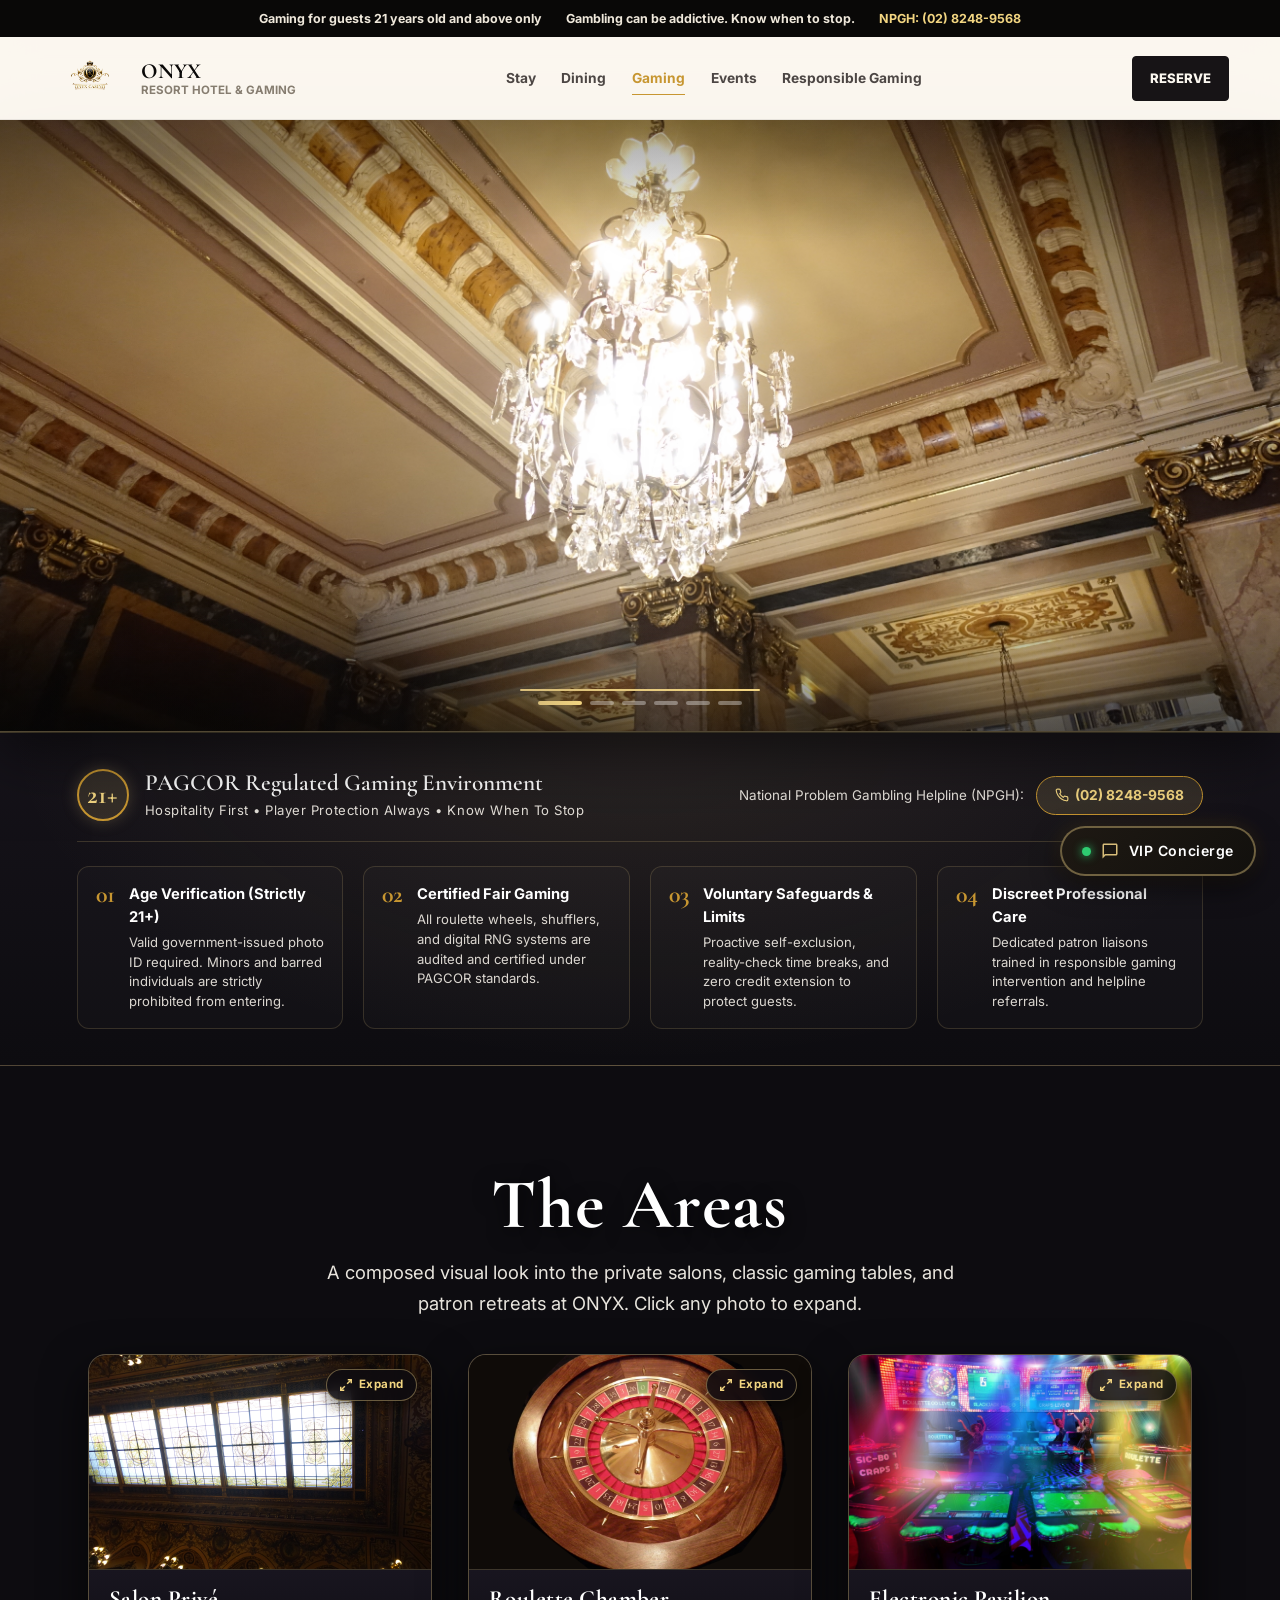
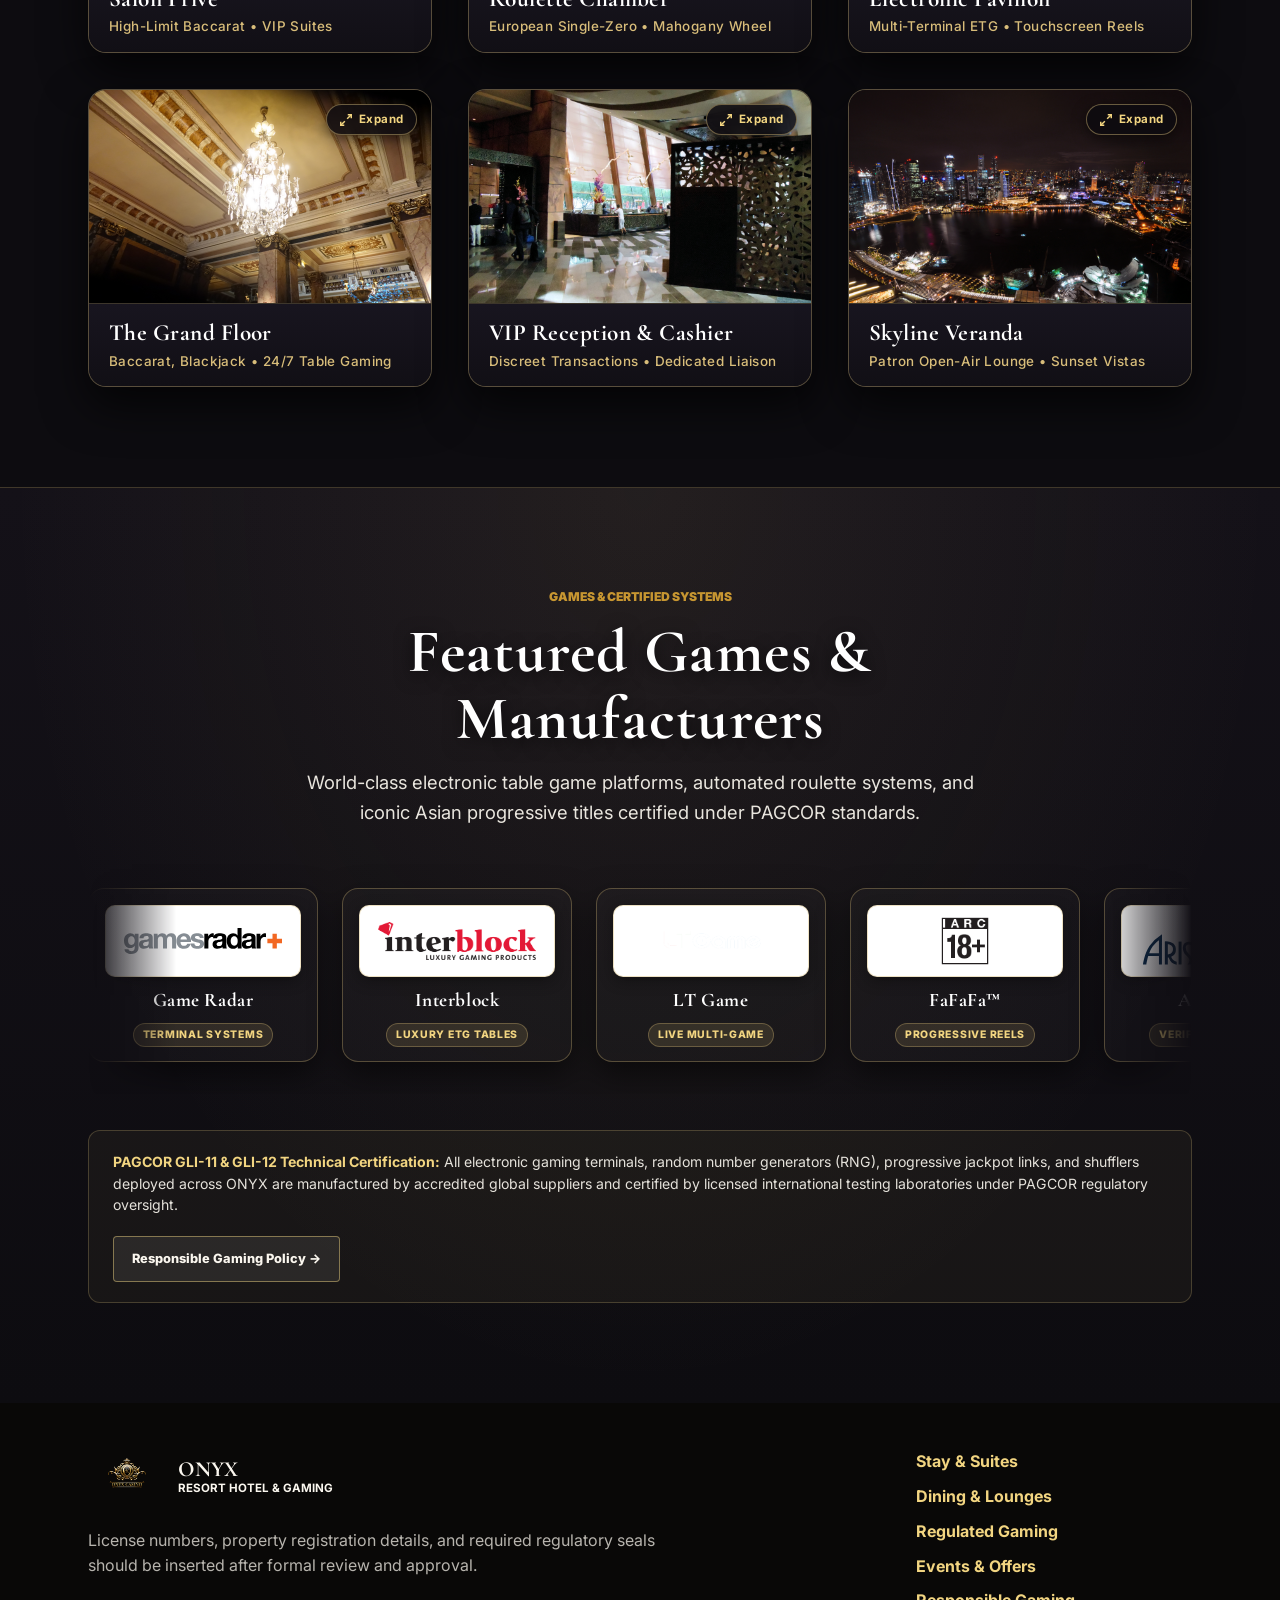
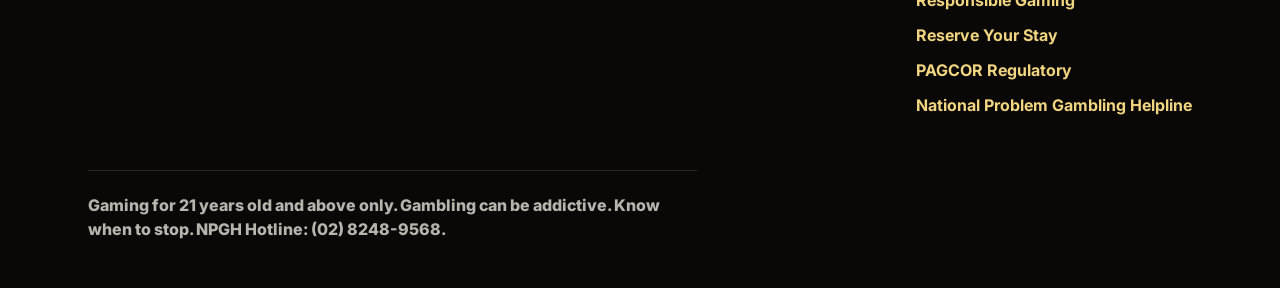
==== commit b706732b: "First Commit" ====
--- a/casino.html
+++ b/casino.html
@@ -125,7 +125,10 @@
             </div>
             <div class="gaming-reg-hotline">
               <span>National Problem Gambling Helpline (NPGH):</span>
-              <a href="tel:+63282489568" class="hotline-btn">&#9742; (02) 8248-9568</a>
+              <a href="tel:+63282489568" class="hotline-btn">
+                <svg width="14" height="14" viewBox="0 0 24 24" fill="none" stroke="currentColor" stroke-width="2" stroke-linecap="round" stroke-linejoin="round" aria-hidden="true"><path d="M22 16.92v3a2 2 0 0 1-2.18 2 19.79 19.79 0 0 1-8.63-3.07 19.5 19.5 0 0 1-6-6 19.79 19.79 0 0 1-3.07-8.67A2 2 0 0 1 4.11 2h3a2 2 0 0 1 2 1.72 12.84 12.84 0 0 0 .7 2.81 2 2 0 0 1-.45 2.11L8.09 9.91a16 16 0 0 0 6 6l1.27-1.27a2 2 0 0 1 2.11-.45 12.84 12.84 0 0 0 2.81.7A2 2 0 0 1 22 16.92z"></path></svg>
+                (02) 8248-9568
+              </a>
             </div>
           </div>
 
@@ -515,7 +518,7 @@
         <a href="stay.html">Stay &amp; Suites</a>
         <a href="dining.html">Dining &amp; Lounges</a>
         <a href="casino.html">Regulated Gaming</a>
-        <a href="events.html">Meetings &amp; Events</a>
+        <a href="events.html">Events &amp; Offers</a>
         <a href="responsible.html">Responsible Gaming</a>
         <a href="reserve.html">Reserve Your Stay</a>
         <a href="https://www.pagcor.ph/regulatory/">PAGCOR Regulatory</a>
--- a/styles.css
+++ b/styles.css
@@ -6616,6 +6616,354 @@
   margin: 0;
 }
 
+/* ==========================================================================
+   Events & Offers Page: Ongoing Promos & What's New
+   ========================================================================== */
+.events-page-hero {
+  position: relative;
+  padding: clamp(60px, 9vw, 110px) 24px clamp(40px, 6vw, 70px);
+  background:
+    radial-gradient(ellipse at 50% 0%, rgba(216, 189, 122, 0.15), transparent 70%),
+    radial-gradient(circle at 85% 20%, rgba(199, 150, 49, 0.08), transparent 45%),
+    linear-gradient(180deg, #16131b 0%, #0d0c10 100%);
+  border-bottom: 1px solid rgba(216, 189, 122, 0.25);
+  text-align: center;
+  color: #fbf7ef;
+}
+
+.events-page-hero__content {
+  max-width: 860px;
+  margin: 0 auto;
+}
+
+.events-page-hero h1 {
+  font-family: "Cormorant Garamond", Georgia, serif !important;
+  font-size: clamp(2.8rem, 6vw, 4.6rem) !important;
+  font-weight: 700 !important;
+  color: #ffffff !important;
+  line-height: 1.05 !important;
+  margin: 0 0 16px !important;
+  letter-spacing: 0.02em !important;
+  text-shadow: 0 4px 24px rgba(0, 0, 0, 0.8) !important;
+}
+
+.events-page-hero__lead {
+  font-size: clamp(1.05rem, 1.8vw, 1.25rem);
+  line-height: 1.65;
+  color: rgba(251, 247, 239, 0.9);
+  max-width: 720px;
+  margin: 0 auto 32px;
+}
+
+.events-filter-bar {
+  display: flex;
+  justify-content: center;
+  align-items: center;
+  gap: 12px;
+  flex-wrap: wrap;
+  margin-top: 10px;
+}
+
+.events-filter-btn {
+  padding: 10px 22px;
+  border-radius: 999px;
+  font-size: 0.82rem;
+  font-weight: 700;
+  letter-spacing: 0.08em;
+  text-transform: uppercase;
+  background: rgba(255, 255, 255, 0.05);
+  border: 1px solid rgba(216, 189, 122, 0.35);
+  color: rgba(251, 247, 239, 0.82);
+  cursor: pointer;
+  transition: all 0.25s ease;
+}
+
+.events-filter-btn:hover {
+  background: rgba(216, 189, 122, 0.15);
+  border-color: #f2d581;
+  color: #ffffff;
+  transform: translateY(-2px);
+}
+
+.events-filter-btn.is-active {
+  background: linear-gradient(135deg, #d8bd7a 0%, #c79631 100%);
+  color: #09080c !important;
+  border-color: #f2d581;
+  box-shadow: 0 4px 16px rgba(199, 150, 49, 0.4);
+}
+
+.events-section {
+  padding-block: clamp(50px, 7vw, 90px);
+  background: #0d0c10;
+  color: #fbf7ef;
+  transition: opacity 0.3s ease, transform 0.3s ease;
+}
+
+.events-section.is-hidden {
+  display: none !important;
+}
+
+.events-section--alt {
+  background:
+    radial-gradient(ellipse at 50% 100%, rgba(216, 189, 122, 0.08), transparent 70%),
+    linear-gradient(180deg, #131018 0%, #0d0c10 100%);
+  border-top: 1px solid rgba(216, 189, 122, 0.2);
+}
+
+.events-section .section__header {
+  max-width: 820px;
+  margin: 0 auto clamp(30px, 4vw, 48px);
+  text-align: center;
+}
+
+.events-section h2 {
+  font-family: "Cormorant Garamond", Georgia, serif !important;
+  font-size: clamp(2.4rem, 4.5vw, 3.8rem) !important;
+  font-weight: 700 !important;
+  color: #ffffff !important;
+  line-height: 1.1 !important;
+  margin: 0 0 12px !important;
+  letter-spacing: 0.02em !important;
+  text-shadow: 0 4px 20px rgba(0, 0, 0, 0.8) !important;
+}
+
+.events-section-lead {
+  font-size: clamp(0.95rem, 1.4vw, 1.1rem);
+  line-height: 1.6;
+  color: rgba(251, 247, 239, 0.88);
+  margin: 0 auto;
+}
+
+.events-grid {
+  display: grid;
+  grid-template-columns: repeat(3, minmax(0, 1fr));
+  gap: clamp(20px, 2.8vw, 32px);
+  max-width: 1280px;
+  margin: 0 auto;
+  padding-inline: 20px;
+}
+
+.events-card {
+  position: relative;
+  min-height: 440px;
+  height: 440px;
+  border-radius: 16px;
+  overflow: hidden;
+  background: #15121b;
+  border: 1.5px solid rgba(216, 189, 122, 0.32);
+  box-shadow: 0 16px 45px rgba(0, 0, 0, 0.65);
+  display: flex;
+  flex-direction: column;
+  justify-content: space-between;
+  padding: 24px;
+  transition: transform 0.4s cubic-bezier(0.2, 0.8, 0.2, 1),
+              box-shadow 0.4s cubic-bezier(0.2, 0.8, 0.2, 1),
+              border-color 0.35s ease;
+  cursor: pointer;
+  text-decoration: none;
+}
+
+.events-card:hover {
+  transform: translateY(-6px);
+  border-color: #f2d581;
+  box-shadow: 0 24px 65px rgba(0, 0, 0, 0.85), 0 0 28px rgba(216, 189, 122, 0.25);
+}
+
+.events-card__media {
+  position: absolute;
+  inset: 0;
+  width: 100%;
+  height: 100%;
+  overflow: hidden;
+  z-index: 0;
+}
+
+.events-card__img {
+  width: 100%;
+  height: 100%;
+  object-fit: cover;
+  object-position: center;
+  display: block;
+  transition: transform 0.7s cubic-bezier(0.2, 0.8, 0.2, 1);
+}
+
+.events-card:hover .events-card__img {
+  transform: scale(1.08);
+}
+
+.events-card__overlay {
+  position: absolute;
+  inset: 0;
+  background: linear-gradient(
+    180deg,
+    rgba(14, 12, 18, 0.75) 0%,
+    rgba(14, 12, 18, 0.18) 35%,
+    rgba(14, 12, 18, 0.55) 60%,
+    rgba(14, 12, 18, 0.96) 100%
+  );
+  transition: background 0.35s ease;
+}
+
+.events-card:hover .events-card__overlay {
+  background: linear-gradient(
+    180deg,
+    rgba(14, 12, 18, 0.85) 0%,
+    rgba(14, 12, 18, 0.12) 35%,
+    rgba(14, 12, 18, 0.45) 60%,
+    rgba(14, 12, 18, 0.98) 100%
+  );
+}
+
+.events-card__top {
+  position: relative;
+  z-index: 2;
+  display: flex;
+  justify-content: space-between;
+  align-items: center;
+  gap: 10px;
+}
+
+.events-card__badge {
+  display: inline-flex;
+  align-items: center;
+  gap: 8px;
+  padding: 6px 14px;
+  font-size: 0.72rem;
+  font-weight: 800;
+  letter-spacing: 0.12em;
+  text-transform: uppercase;
+  color: #ffffff;
+  background: rgba(14, 12, 18, 0.82);
+  border: 1px solid rgba(216, 189, 122, 0.45);
+  border-radius: 999px;
+  backdrop-filter: blur(8px);
+  -webkit-backdrop-filter: blur(8px);
+}
+
+.events-card__dot {
+  width: 6px;
+  height: 6px;
+  border-radius: 50%;
+  background: var(--gold);
+  box-shadow: 0 0 8px rgba(199, 150, 49, 0.9);
+}
+
+.events-card__date {
+  font-size: 0.72rem;
+  font-weight: 700;
+  letter-spacing: 0.08em;
+  text-transform: uppercase;
+  color: var(--pale-gold);
+  background: rgba(14, 12, 18, 0.75);
+  border: 1px solid rgba(216, 189, 122, 0.35);
+  border-radius: 6px;
+  padding: 4px 10px;
+  backdrop-filter: blur(8px);
+  -webkit-backdrop-filter: blur(8px);
+}
+
+.events-card__bottom {
+  position: relative;
+  z-index: 2;
+  display: flex;
+  flex-direction: column;
+  gap: 6px;
+}
+
+.events-card__tag {
+  font-size: 0.72rem;
+  font-weight: 700;
+  letter-spacing: 0.14em;
+  text-transform: uppercase;
+  color: var(--champagne);
+}
+
+.events-card__title {
+  font-family: "Cormorant Garamond", Georgia, serif !important;
+  font-size: clamp(1.7rem, 2.2vw, 2.3rem) !important;
+  font-weight: 700 !important;
+  color: #ffffff !important;
+  margin: 0 !important;
+  line-height: 1.15 !important;
+  text-shadow: 0 2px 10px rgba(0, 0, 0, 0.7) !important;
+}
+
+.events-card__desc {
+  font-size: 0.84rem;
+  line-height: 1.45;
+  color: rgba(251, 247, 239, 0.88);
+  margin: 4px 0 8px;
+}
+
+.events-card__pill {
+  display: inline-flex;
+  align-items: center;
+  align-self: flex-start;
+  padding: 4px 12px;
+  border-radius: 6px;
+  font-size: 0.72rem;
+  font-weight: 700;
+  letter-spacing: 0.08em;
+  text-transform: uppercase;
+  color: #f7eed8;
+  background: rgba(216, 189, 122, 0.2);
+  border: 1px solid rgba(216, 189, 122, 0.45);
+  backdrop-filter: blur(8px);
+}
+
+/* How to Participate & Claim Strip */
+.events-entry-guide {
+  max-width: 1280px;
+  margin: 48px auto 0;
+  padding: clamp(24px, 4vw, 36px);
+  background:
+    radial-gradient(ellipse at 50% 0%, rgba(216, 189, 122, 0.08), transparent 70%),
+    #131118;
+  border: 1.5px solid rgba(216, 189, 122, 0.35);
+  border-radius: 16px;
+  box-shadow: 0 16px 45px rgba(0, 0, 0, 0.6);
+}
+
+.events-entry-steps {
+  display: grid;
+  grid-template-columns: repeat(4, 1fr);
+  gap: 20px;
+  margin-top: 24px;
+}
+
+.events-entry-step {
+  display: flex;
+  gap: 14px;
+  align-items: flex-start;
+  background: rgba(255, 255, 255, 0.025);
+  border: 1px solid rgba(216, 189, 122, 0.2);
+  border-radius: 12px;
+  padding: 16px 18px;
+}
+
+.events-step-num {
+  font-family: "Cormorant Garamond", Georgia, serif;
+  font-size: 1.6rem;
+  font-weight: 700;
+  color: var(--gold);
+  line-height: 1;
+  flex-shrink: 0;
+}
+
+.events-entry-step h4 {
+  font-size: 0.92rem;
+  font-weight: 700;
+  color: #ffffff;
+  margin: 0 0 4px;
+}
+
+.events-entry-step p {
+  font-size: 0.8rem;
+  line-height: 1.45;
+  color: rgba(247, 243, 235, 0.85);
+  margin: 0;
+}
+
 /* Responsive Media Queries */
 @media (max-width: 980px) {
   .gaming-safeguards-grid {
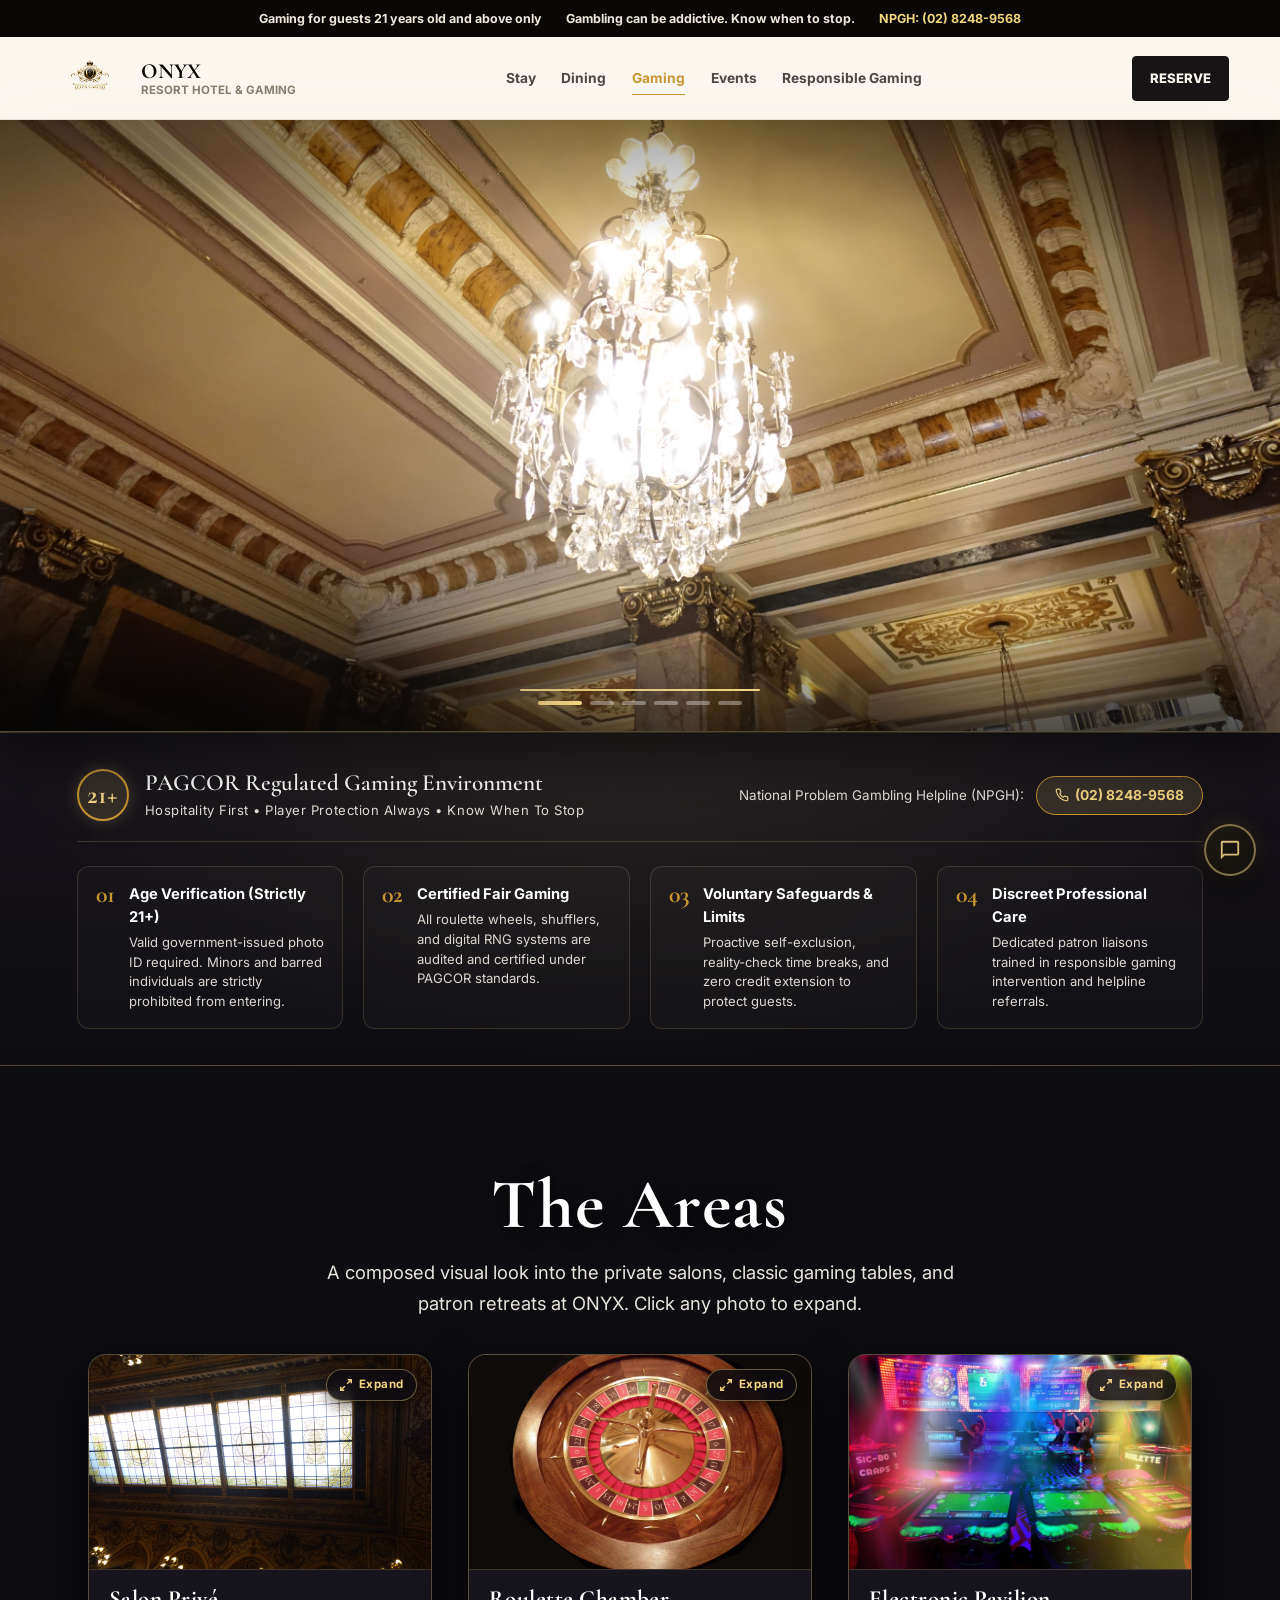
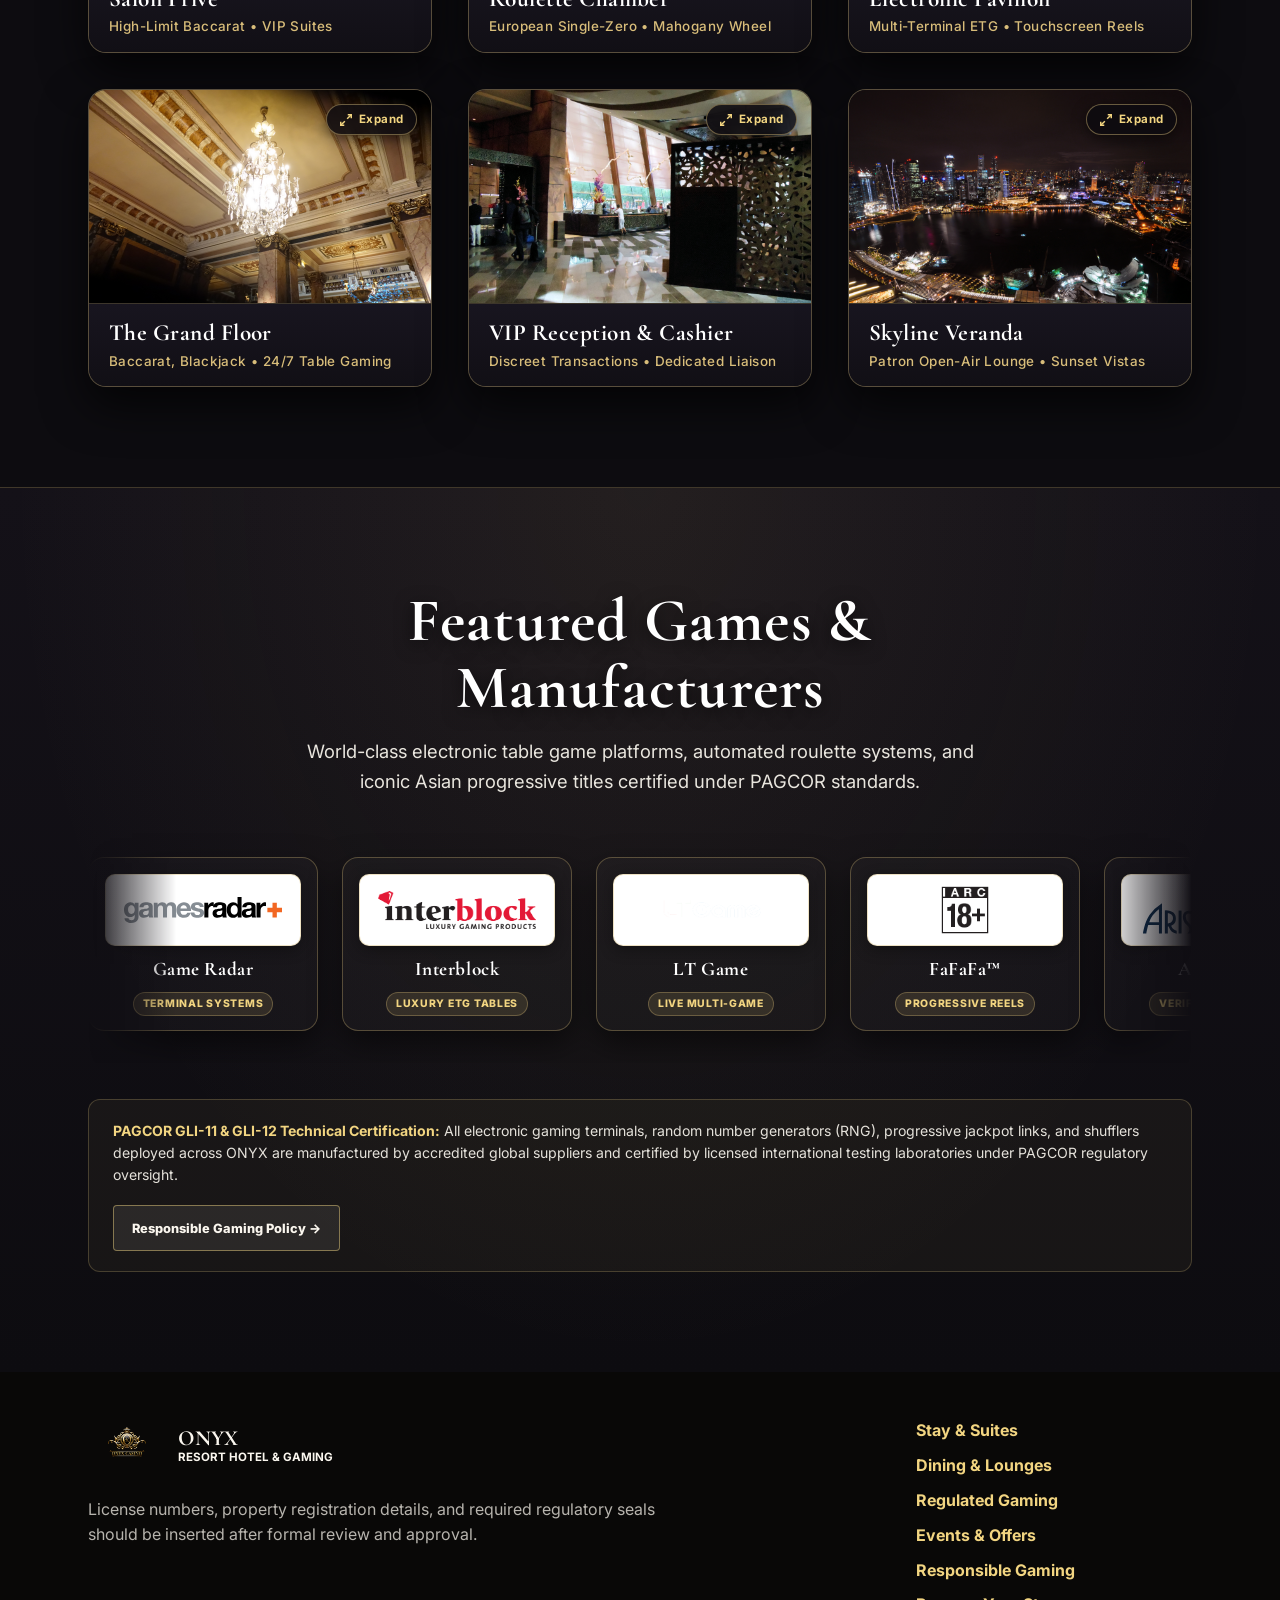
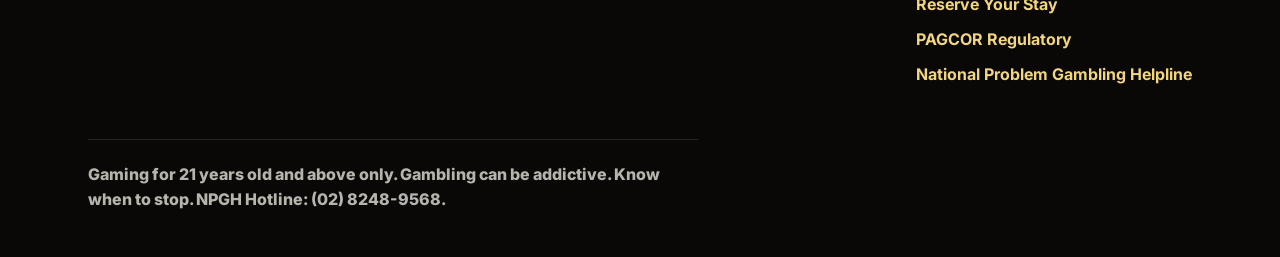
==== commit dbd6b747: "Remove yellow eyebrow titles, ensure stay buttons horizontal, and fix Direct Line contrast" ====
--- a/casino.html
+++ b/casino.html
@@ -270,7 +270,6 @@
       <!-- SECTION 3: The Games & Certified Technology Providers -->
       <section class="section gaming-brands-section" id="games" aria-labelledby="gamingBrandsHeading">
         <div class="section__header">
-          <p class="eyebrow">Games &amp; Certified Systems</p>
           <h2 id="gamingBrandsHeading">Featured Games &amp; Manufacturers</h2>
           <p class="gaming-brands-intro">
             World-class electronic table game platforms, automated roulette systems, and iconic Asian progressive titles certified under PAGCOR standards.
--- a/styles.css
+++ b/styles.css
@@ -153,6 +153,8 @@
   align-items: center;
   gap: 12px;
   min-width: 0;
+  flex-shrink: 0;
+  white-space: nowrap;
 }
 
 .brand img {
@@ -342,6 +344,18 @@
   position: relative;
   z-index: 2;
   max-width: 740px;
+  transition:
+    opacity 0.75s cubic-bezier(0.4, 0, 0.2, 1),
+    transform 0.75s cubic-bezier(0.4, 0, 0.2, 1),
+    filter 0.75s ease;
+  will-change: opacity, transform, filter;
+}
+
+.hero__content.is-vanished {
+  opacity: 0;
+  transform: translateY(-16px) scale(0.98);
+  filter: blur(5px);
+  pointer-events: none;
 }
 
 /* ==========================================================================
@@ -603,17 +617,157 @@
   filter: drop-shadow(0 12px 24px rgba(0, 0, 0, 0.3)) drop-shadow(0 0 18px rgba(199, 150, 49, 0.45));
 }
 
-.card-front__title-badge {
-  margin-top: 8px;
-  padding: 5px 14px;
-  background: rgba(23, 20, 22, 0.06);
-  border: 1px solid rgba(199, 150, 49, 0.38);
-  border-radius: 20px;
-  font-size: 0.72rem;
-  font-weight: 900;
-  text-transform: uppercase;
-  letter-spacing: 0.18em;
-  color: var(--ink);
+/* ==========================================================================
+   Hero 4-Card Image Showcase (Slides Left & Deals 4 Image Cards - No Text)
+   ========================================================================== */
+.hero-cards-showcase {
+  position: absolute;
+  inset: 0;
+  z-index: 4;
+  display: flex;
+  align-items: center;
+  justify-content: center;
+  padding: clamp(24px, 4vw, 56px);
+  pointer-events: none;
+  opacity: 0;
+  visibility: hidden;
+  transition: opacity 0.55s ease, visibility 0.55s ease;
+}
+
+.hero.is-cards-active .hero-cards-showcase {
+  opacity: 1;
+  visibility: visible;
+  pointer-events: auto;
+}
+
+.hero-cards-track {
+  display: flex;
+  align-items: center;
+  justify-content: center;
+  gap: clamp(14px, 2.2vw, 28px);
+  width: min(100%, 1180px);
+  perspective: 1400px;
+}
+
+.hero-quad-card {
+  position: relative;
+  flex: 1 1 0;
+  max-width: 250px;
+  min-width: 140px;
+  aspect-ratio: 1 / 1.45;
+  border-radius: 16px;
+  overflow: hidden;
+  box-shadow:
+    0 25px 65px rgba(0, 0, 0, 0.75),
+    0 0 35px rgba(199, 150, 49, 0.22);
+  border: 2px solid rgba(216, 189, 122, 0.65);
+  background: #110e13;
+  text-decoration: none;
+  display: block;
+  user-select: none;
+  cursor: pointer;
+  /* Originates from the right, ready to slide to the left */
+  transform: translate3d(220px, 0, 0) scale(0.86);
+  opacity: 0;
+  transition:
+    transform 0.85s cubic-bezier(0.25, 1.25, 0.5, 1),
+    opacity 0.6s ease,
+    box-shadow 0.35s ease,
+    border-color 0.35s ease;
+  will-change: transform, opacity;
+}
+
+/* Staggered deal slide into the left and across the hero section */
+.hero.is-cards-active .hero-quad-card {
+  transform: translate3d(0, 0, 0) scale(1);
+  opacity: 1;
+}
+
+.hero.is-cards-active .hero-quad-card--1 {
+  transition-delay: 0.05s;
+}
+
+.hero.is-cards-active .hero-quad-card--2 {
+  transition-delay: 0.14s;
+}
+
+.hero.is-cards-active .hero-quad-card--3 {
+  transition-delay: 0.23s;
+}
+
+.hero.is-cards-active .hero-quad-card--4 {
+  transition-delay: 0.32s;
+}
+
+/* Luxury card hover effect */
+.hero-quad-card:hover,
+.hero-quad-card:focus-visible {
+  transform: translate3d(0, -12px, 0) scale(1.05) !important;
+  border-color: rgba(242, 213, 129, 0.95);
+  box-shadow:
+    0 35px 85px rgba(0, 0, 0, 0.88),
+    0 0 50px rgba(199, 150, 49, 0.5);
+  z-index: 5;
+}
+
+.hero-quad-card__inner {
+  position: relative;
+  width: 100%;
+  height: 100%;
+  overflow: hidden;
+  border-radius: 14px;
+}
+
+.hero-quad-card__img {
+  width: 100%;
+  height: 100%;
+  object-fit: cover;
+  display: block;
+  transition: transform 0.75s ease;
+}
+
+.hero-quad-card:hover .hero-quad-card__img {
+  transform: scale(1.08);
+}
+
+.hero-quad-card__sheen {
+  position: absolute;
+  inset: -60% -80%;
+  background: linear-gradient(
+    65deg,
+    transparent 35%,
+    rgba(255, 255, 255, 0) 42%,
+    rgba(255, 245, 210, 0.35) 48%,
+    rgba(255, 255, 255, 0.7) 50%,
+    rgba(255, 245, 210, 0.35) 52%,
+    rgba(255, 255, 255, 0) 58%,
+    transparent 65%
+  );
+  transform: translateX(-120%) rotate(15deg);
+  mix-blend-mode: overlay;
+  pointer-events: none;
+  animation: quadSheenSweep 5s cubic-bezier(0.4, 0, 0.2, 1) infinite;
+}
+
+@keyframes quadSheenSweep {
+  0%, 15% {
+    transform: translateX(-130%) rotate(15deg);
+  }
+  65%, 100% {
+    transform: translateX(140%) rotate(15deg);
+  }
+}
+
+/* Single resting card slide-left reaction */
+.hero.is-cards-active #cardContainer {
+  transform: translate3d(-90px, 0, 0) scale(0.9);
+  opacity: 0;
+  pointer-events: none;
+  transition: transform 0.65s cubic-bezier(0.4, 0, 0.2, 1), opacity 0.5s ease;
+}
+
+#cardContainer {
+  transition: transform 0.65s cubic-bezier(0.4, 0, 0.2, 1), opacity 0.5s ease;
 }
 
 /* Light sheen / specular sweep across gold */
@@ -678,13 +832,10 @@
   }
 }
 
-.eyebrow {
-  margin: 0 0 12px;
-  color: var(--gold);
-  font-size: 0.76rem;
-  font-weight: 900;
-  letter-spacing: 0;
-  text-transform: uppercase;
+.eyebrow,
+.stay-info__eyebrow,
+.menu-card__kicker {
+  display: none !important;
 }
 
 .hero h1,
@@ -3915,8 +4066,16 @@
 .stay-actions-wrap {
   display: flex;
   align-items: center;
-  gap: 10px;
-  flex-wrap: wrap;
+  gap: 12px;
+  flex-wrap: nowrap;
+}
+
+.stay-actions-wrap .button {
+  white-space: nowrap;
+  padding: 10px 18px;
+  font-size: 0.86rem;
+  letter-spacing: 0.03em;
+  flex-shrink: 0;
 }
 
 /* Responsive Breakdown for Bai-Style Showcases */
@@ -3957,10 +4116,16 @@
 
   .stay-actions-wrap {
     width: 100%;
+    flex-wrap: nowrap;
+    gap: 8px;
   }
 
   .stay-actions-wrap .button {
-    flex: 1;
+    flex: 1 1 0;
+    min-width: 0;
+    padding: 10px 8px;
+    font-size: 0.78rem;
+    white-space: nowrap;
     text-align: center;
   }
 }
@@ -4873,8 +5038,21 @@
     height: 105px;
   }
 
-  .card-front__logo-wrap {
-    width: min(100%, 180px);
+  .hero-cards-showcase {
+    padding: 16px 12px;
+  }
+
+  .hero-cards-track {
+    display: grid;
+    grid-template-columns: repeat(2, 1fr);
+    gap: 12px;
+    max-width: 320px;
+  }
+
+  .hero-quad-card {
+    max-width: none;
+    aspect-ratio: 1 / 1.35;
+    transform: translate3d(60px, 0, 0) scale(0.9);
   }
 
   .hero h1 {
@@ -4930,60 +5108,42 @@
   align-items: flex-end;
 }
 
-/* Floating Trigger Pill */
+/* Floating Trigger Button (Circular Luxury Action Button) */
 .chat-widget__trigger {
   display: flex;
   align-items: center;
-  gap: 10px;
+  justify-content: center;
+  width: 52px;
+  height: 52px;
   background: linear-gradient(135deg, #1e1913 0%, #12100d 100%);
-  border: 2px solid rgba(216, 189, 122, 0.45);
+  border: 2px solid rgba(216, 189, 122, 0.55);
   color: #ffffff !important;
-  border-radius: 9999px;
-  padding: 12px 20px;
-  font-size: 0.88rem;
-  font-weight: 600;
-  letter-spacing: 0.04em;
+  border-radius: 50%;
+  padding: 0;
   cursor: pointer;
-  box-shadow: 0 10px 28px rgba(0, 0, 0, 0.6), 0 0 20px rgba(199, 150, 49, 0.16);
+  box-shadow: 0 10px 28px rgba(0, 0, 0, 0.65), 0 0 20px rgba(199, 150, 49, 0.2);
   transition: all 0.25s cubic-bezier(0.16, 1, 0.3, 1);
 }
 
 .chat-widget__trigger:hover,
 .chat-widget__trigger:focus-visible {
   background: linear-gradient(135deg, #2b2318 0%, #171410 100%);
-  border-color: rgba(216, 189, 122, 0.75);
-  color: #ffffff !important;
-  transform: translateY(-2px);
-  box-shadow: 0 14px 34px rgba(0, 0, 0, 0.7), 0 0 26px rgba(199, 150, 49, 0.28);
+  border-color: rgba(242, 213, 129, 0.85);
+  transform: translateY(-2px) scale(1.06);
+  box-shadow: 0 14px 34px rgba(0, 0, 0, 0.75), 0 0 28px rgba(199, 150, 49, 0.35);
   outline: none;
 }
 
 .chat-widget__trigger-icon {
-  width: 18px;
-  height: 18px;
+  width: 22px;
+  height: 22px;
   fill: #d8bd7a;
   flex-shrink: 0;
-}
-
-.chat-widget__trigger-label {
-  color: #ffffff !important;
-  font-weight: 600;
-}
-
-.chat-widget__status-dot {
-  width: 9px;
-  height: 9px;
-  background-color: #2ecc71;
-  border-radius: 50%;
-  box-shadow: 0 0 10px #2ecc71;
-  animation: chat-pulse-dot 2s infinite;
-  display: inline-block;
-  flex-shrink: 0;
-}
-
-@keyframes chat-pulse-dot {
-  0%, 100% { opacity: 1; transform: scale(1); }
-  50% { opacity: 0.55; transform: scale(1.25); }
+  transition: transform 0.25s ease;
+}
+
+.chat-widget__trigger:hover .chat-widget__trigger-icon {
+  transform: scale(1.08);
 }
 
 /* Chat Window Container */
@@ -5820,6 +5980,25 @@
   justify-content: center;
   gap: 14px;
   flex-wrap: wrap;
+}
+
+.menu-card__actions .button--secondary {
+  background: rgba(251, 247, 239, 0.08);
+  border: 1.5px solid rgba(216, 189, 122, 0.65);
+  color: #ffffff !important;
+  font-weight: 700;
+  letter-spacing: 0.04em;
+  box-shadow: 0 4px 14px rgba(0, 0, 0, 0.4);
+  transition: all 0.25s ease;
+}
+
+.menu-card__actions .button--secondary:hover,
+.menu-card__actions .button--secondary:focus-visible {
+  background: rgba(216, 189, 122, 0.22);
+  border-color: #f2d581;
+  color: #ffffff !important;
+  box-shadow: 0 6px 20px rgba(216, 189, 122, 0.35);
+  transform: translateY(-1px);
 }
 
 .menu-card__note {
@@ -6636,6 +6815,10 @@
   margin: 0 auto;
 }
 
+.events-page-hero .eyebrow {
+  color: var(--pale-gold) !important;
+}
+
 .events-page-hero h1 {
   font-family: "Cormorant Garamond", Georgia, serif !important;
   font-size: clamp(2.8rem, 6vw, 4.6rem) !important;
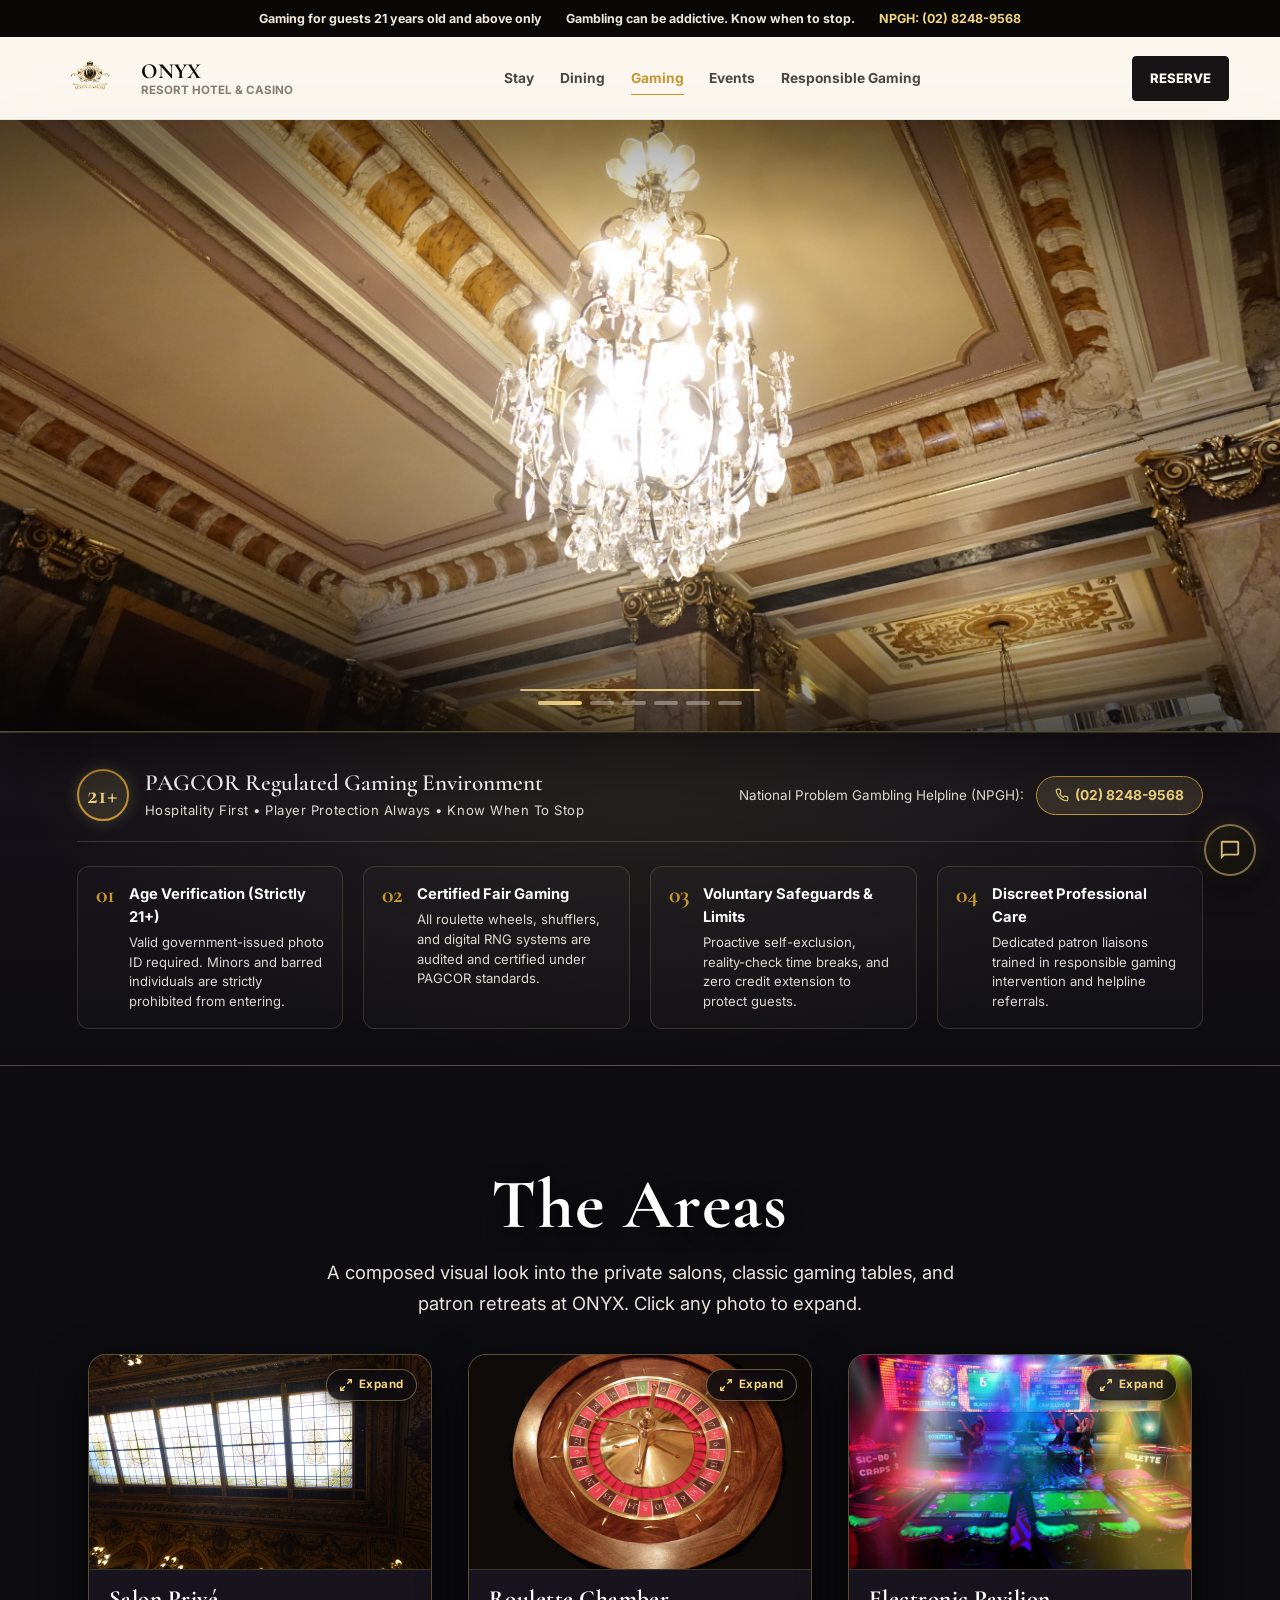
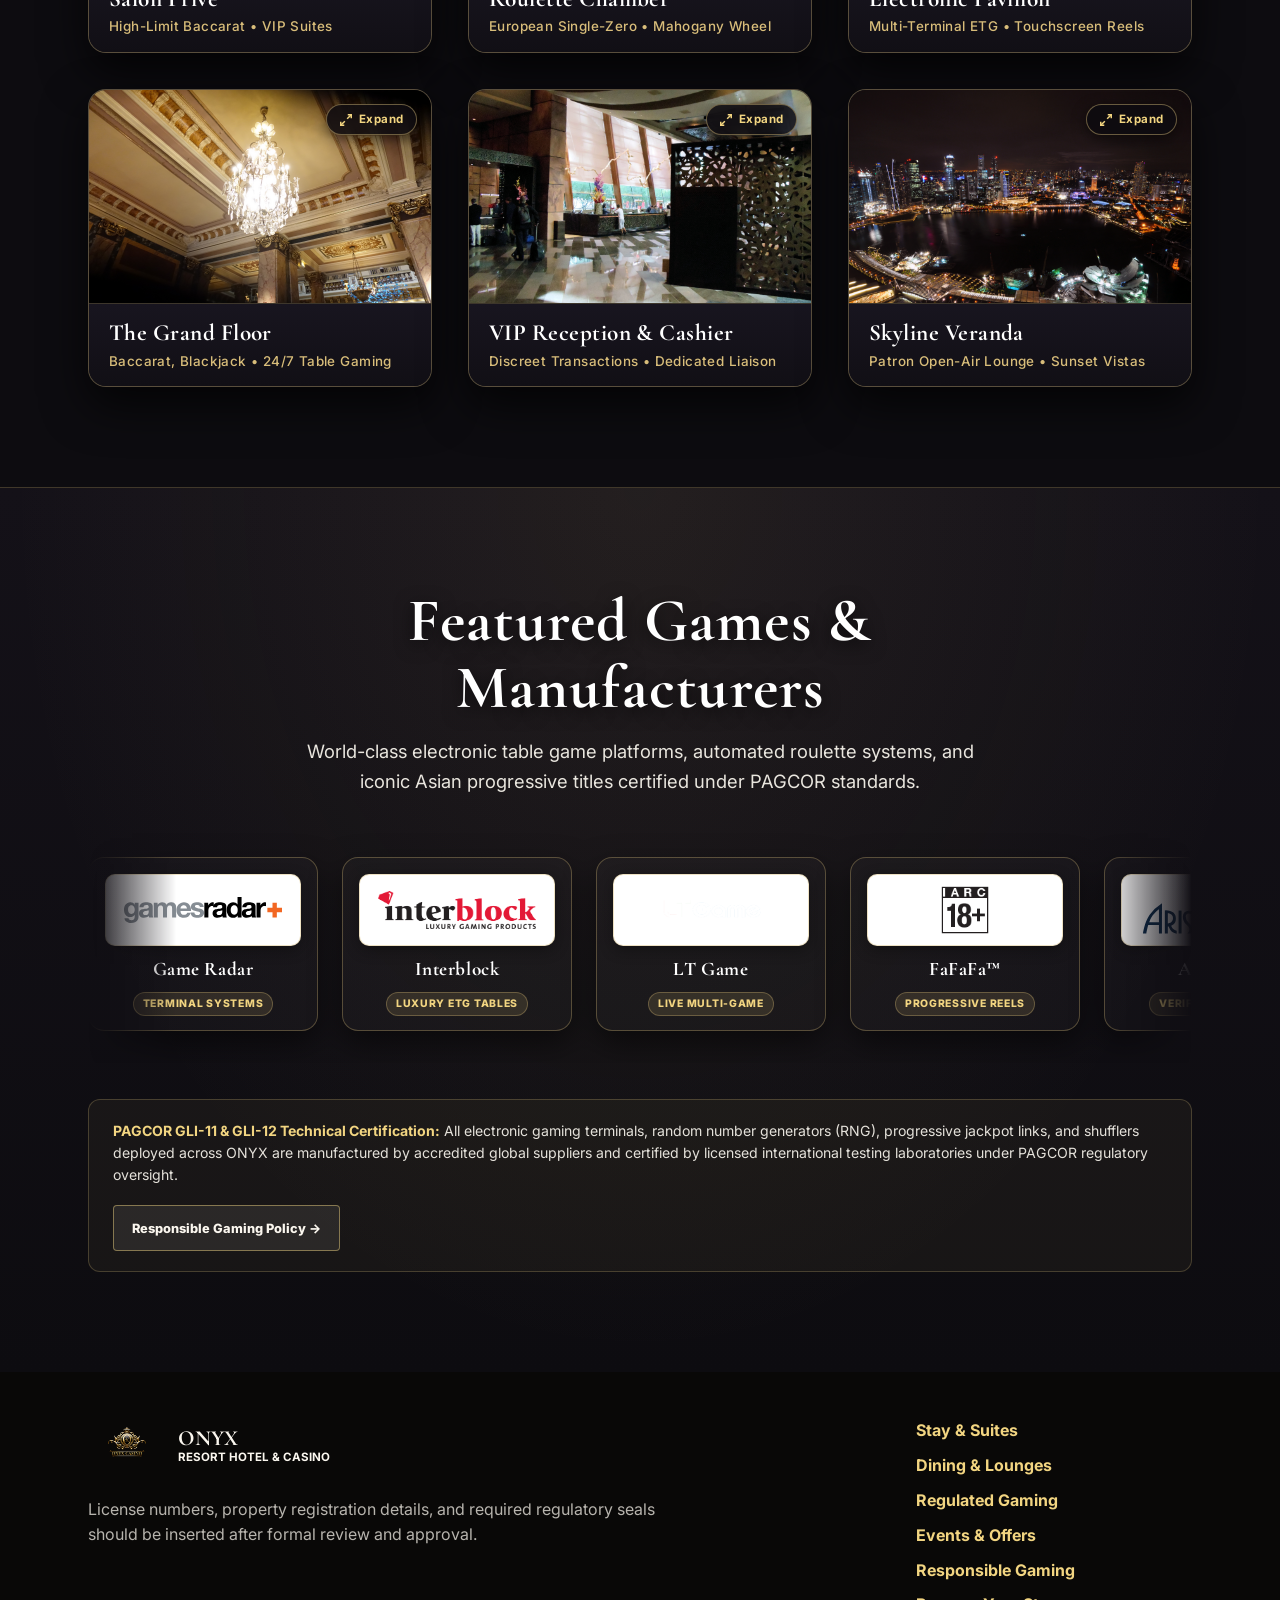
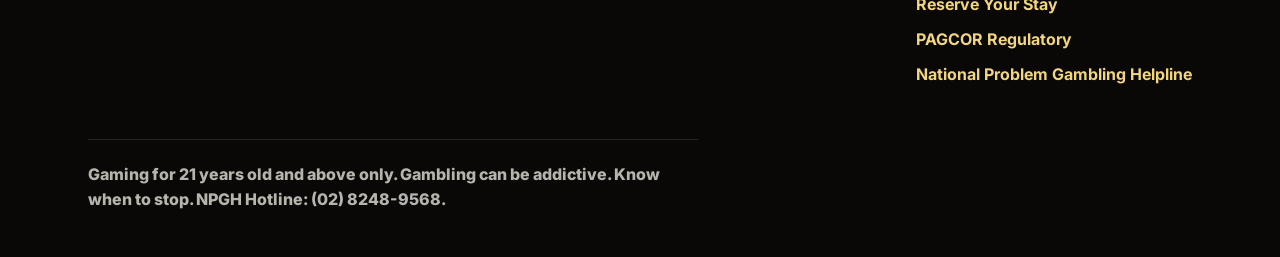
==== commit b4c28d8d: "Change brand subtitle to Resort Hotel & Casino and add Scene 1 flanking luxury offer cards" ====
--- a/casino.html
+++ b/casino.html
@@ -7,7 +7,7 @@
       name="description"
       content="The regulated gaming salon at ONYX. Sophisticated table games, electronic salons, and Salon Privé for verified guests 21 and above."
     />
-    <title>Regulated Gaming Salon | ONYX Resort Hotel & Gaming</title>
+    <title>Regulated Gaming Salon | ONYX Resort Hotel & Casino</title>
     <link rel="preconnect" href="https://fonts.googleapis.com" />
     <link rel="preconnect" href="https://fonts.gstatic.com" crossorigin />
     <link
@@ -28,7 +28,7 @@
         <img src="assets/onyx-logo.png" alt="ONYX logo" />
         <span>
           <strong>ONYX</strong>
-          <small>Resort Hotel & Gaming</small>
+          <small>Resort Hotel & Casino</small>
         </span>
       </a>
       <button class="menu-toggle" id="menuToggle" type="button" aria-expanded="false" aria-controls="siteNav">
@@ -505,7 +505,7 @@
           <img src="assets/onyx-logo.png" alt="ONYX logo" />
           <span>
             <strong>ONYX</strong>
-            <small>Resort Hotel & Gaming</small>
+            <small>Resort Hotel & Casino</small>
           </span>
         </a>
         <p>
--- a/styles.css
+++ b/styles.css
@@ -618,9 +618,437 @@
 }
 
 /* ==========================================================================
-   Hero 4-Card Image Showcase (Slides Left & Deals 4 Image Cards - No Text)
+   Hero Scene 1: The Chosen Card - Center-Stage 3D ONYX Logo Reveal
+   The card glides to the center of the hero, elevates in the spotlight,
+   flips 180° to reveal the iconic gold ONYX Logo, and floats with sheen!
    ========================================================================== */
-.hero-cards-showcase {
+@media (min-width: 981px) {
+  .hero.is-cards-active .hero__stage {
+    transform: translate3d(calc(-50% - (clamp(32px, 5vw, 64px) / 2)), 0, 0);
+    z-index: 8;
+  }
+}
+
+.hero.is-cards-active #cardContainer {
+  transform: scale(1.18);
+  filter:
+    drop-shadow(0 35px 95px rgba(0, 0, 0, 0.95))
+    drop-shadow(0 0 55px rgba(216, 189, 122, 0.45));
+}
+
+.hero.is-cards-active #playingCard {
+  transform: rotateY(180deg);
+  animation: chosenCardLevitate 3.6s ease-in-out infinite alternate;
+}
+
+@keyframes chosenCardLevitate {
+  0% {
+    transform: rotateY(180deg) rotateZ(-1.5deg) translateY(0);
+    box-shadow:
+      0 40px 110px rgba(0, 0, 0, 0.85),
+      0 0 50px rgba(199, 150, 49, 0.35);
+  }
+  100% {
+    transform: rotateY(180deg) rotateZ(1.5deg) translateY(-14px);
+    box-shadow:
+      0 55px 130px rgba(0, 0, 0, 0.92),
+      0 0 75px rgba(242, 213, 129, 0.55);
+  }
+}
+
+.hero.is-cards-active .hero__stage-halo {
+  opacity: 1;
+  transform: scale(1.75);
+  background: radial-gradient(circle, rgba(242, 213, 129, 0.45) 0%, rgba(199, 150, 49, 0.18) 45%, transparent 75%);
+  filter: blur(42px);
+  animation: haloSpin 10s linear infinite;
+}
+
+.hero.is-cards-active .hero__logo-sheen {
+  animation: logoSheenSweep 3.2s cubic-bezier(0.4, 0, 0.2, 1) infinite;
+}
+
+/* Scene 1 Flanking Offers: Left & Right Luxury Offer Cards */
+.hero-chosen-offers {
+  position: absolute;
+  inset: 0;
+  display: flex;
+  justify-content: space-between;
+  align-items: center;
+  padding: clamp(24px, 5vw, 64px) clamp(20px, 6vw, 84px);
+  pointer-events: none;
+  opacity: 0;
+  visibility: hidden;
+  z-index: 6;
+  transition: opacity 0.55s ease, visibility 0.55s ease;
+}
+
+.hero.is-cards-active .hero-chosen-offers {
+  opacity: 1;
+  visibility: visible;
+  pointer-events: auto;
+}
+
+.hero-chosen-offers__flank {
+  width: min(100%, clamp(250px, 22vw, 310px));
+  opacity: 0;
+  transition: transform 0.75s cubic-bezier(0.2, 0.8, 0.2, 1), opacity 0.55s ease;
+  pointer-events: auto;
+}
+
+.hero-chosen-offers__flank--left {
+  transform: translate3d(-35px, 0, 0);
+}
+
+.hero-chosen-offers__flank--right {
+  transform: translate3d(35px, 0, 0);
+}
+
+.hero.is-cards-active .hero-chosen-offers__flank--left {
+  opacity: 1;
+  transform: translate3d(0, 0, 0);
+  transition-delay: 0.12s;
+}
+
+.hero.is-cards-active .hero-chosen-offers__flank--right {
+  opacity: 1;
+  transform: translate3d(0, 0, 0);
+  transition-delay: 0.2s;
+}
+
+.hero-flank-card {
+  background: rgba(16, 13, 19, 0.82);
+  border: 1px solid rgba(216, 189, 122, 0.35);
+  border-radius: 14px;
+  padding: clamp(18px, 2.2vw, 24px);
+  backdrop-filter: blur(16px);
+  -webkit-backdrop-filter: blur(16px);
+  box-shadow:
+    0 22px 48px rgba(0, 0, 0, 0.8),
+    0 0 30px rgba(199, 150, 49, 0.16),
+    inset 0 1px 0 rgba(242, 213, 129, 0.35);
+  transition: border-color 0.3s ease, box-shadow 0.3s ease, transform 0.3s ease;
+}
+
+.hero-flank-card:hover {
+  transform: translateY(-3px);
+  border-color: rgba(242, 213, 129, 0.75);
+  box-shadow:
+    0 26px 56px rgba(0, 0, 0, 0.88),
+    0 0 38px rgba(242, 213, 129, 0.3),
+    inset 0 1px 0 rgba(255, 255, 255, 0.5);
+}
+
+.hero-flank-kicker {
+  display: block;
+  font-family: "Inter", sans-serif;
+  font-size: clamp(0.68rem, 0.85vw, 0.76rem);
+  font-weight: 700;
+  letter-spacing: 0.22em;
+  text-transform: uppercase;
+  color: #f2d581;
+  margin-bottom: 6px;
+}
+
+.hero-flank-title {
+  font-family: "Cormorant Garamond", Georgia, serif;
+  font-size: clamp(1.35rem, 1.8vw, 1.65rem);
+  font-weight: 600;
+  line-height: 1.22;
+  color: #ffffff;
+  margin: 0 0 10px;
+  letter-spacing: 0.02em;
+}
+
+.hero-flank-desc {
+  font-size: clamp(0.78rem, 0.95vw, 0.84rem);
+  line-height: 1.55;
+  color: rgba(247, 243, 235, 0.84);
+  margin: 0 0 14px;
+}
+
+.hero-flank-perks {
+  display: flex;
+  flex-direction: column;
+  gap: 6px;
+  margin-bottom: 16px;
+}
+
+.hero-flank-perk {
+  font-size: 0.76rem;
+  font-weight: 600;
+  color: rgba(242, 213, 129, 0.95);
+  display: inline-flex;
+  align-items: center;
+  gap: 6px;
+  letter-spacing: 0.03em;
+}
+
+.hero-flank-action {
+  margin-top: 6px;
+}
+
+.hero-flank-btn {
+  display: inline-flex;
+  align-items: center;
+  justify-content: center;
+  width: 100%;
+  padding: 10px 18px;
+  font-size: 0.78rem;
+  font-weight: 700;
+  letter-spacing: 0.08em;
+  text-transform: uppercase;
+  border-radius: 8px;
+  box-shadow: 0 6px 20px rgba(199, 150, 49, 0.35);
+  transition: transform 0.25s ease, box-shadow 0.25s ease;
+}
+
+.hero-flank-btn:hover {
+  transform: translateY(-2px);
+  box-shadow: 0 8px 24px rgba(242, 213, 129, 0.45);
+}
+
+@media (max-width: 980px) {
+  .hero-chosen-offers {
+    position: relative;
+    inset: auto;
+    flex-direction: column;
+    gap: 16px;
+    padding: 24px 0 0;
+    align-items: center;
+    width: 100%;
+    z-index: 6;
+  }
+
+  .hero-chosen-offers__flank {
+    width: min(100%, 420px);
+    transform: translate3d(0, 20px, 0);
+  }
+
+  .hero.is-cards-active .hero-chosen-offers__flank--left,
+  .hero.is-cards-active .hero-chosen-offers__flank--right {
+    transform: translate3d(0, 0, 0);
+  }
+}
+
+/* Scene 2: Card glides cleanly to the LEFT in flipped state */
+@media (min-width: 981px) {
+  .hero.is-offers-active .hero__stage {
+    transform: translate3d(calc(-100% - clamp(32px, 5vw, 64px)), 0, 0);
+    opacity: 1;
+    z-index: 5;
+    pointer-events: auto;
+  }
+
+  .hero.is-offers-active #playingCard {
+    transform: rotateY(180deg);
+  }
+}
+
+@media (max-width: 980px) {
+  .hero.is-offers-active .hero__stage {
+    display: none;
+  }
+}
+
+/* Scene 3: Card fades out for big RESERVE NOW */
+.hero.is-reserve-active .hero__stage {
+  transform: translate3d(0, 30px, 0) scale(0.85);
+  opacity: 0;
+  pointer-events: none;
+}
+
+.hero__stage {
+  transition: transform 0.85s cubic-bezier(0.25, 1, 0.5, 1), opacity 0.55s ease;
+}
+
+#cardContainer {
+  transition: transform 0.85s cubic-bezier(0.25, 1, 0.5, 1), opacity 0.55s ease;
+}
+
+/* ==========================================================================
+   Hero Scene 2: Offers Showcase (Card Left Flipped, Words-Only Offers Right)
+   ========================================================================== */
+.hero-offers-showcase {
+  position: absolute;
+  inset: 0;
+  z-index: 4;
+  display: flex;
+  align-items: center;
+  justify-content: flex-end;
+  padding: clamp(24px, 5vw, 64px) clamp(20px, 7vw, 88px);
+  pointer-events: none;
+  opacity: 0;
+  visibility: hidden;
+  transition: opacity 0.55s ease, visibility 0.55s ease;
+}
+
+.hero.is-offers-active .hero-offers-showcase {
+  opacity: 1;
+  visibility: visible;
+  pointer-events: auto;
+}
+
+.hero-offers-container {
+  width: min(100%, 560px);
+  margin-left: auto;
+  display: flex;
+  flex-direction: column;
+  gap: 14px;
+  transform: translate3d(50px, 0, 0);
+  opacity: 0;
+  transition: transform 0.8s cubic-bezier(0.25, 1, 0.5, 1), opacity 0.6s ease;
+}
+
+.hero.is-offers-active .hero-offers-container {
+  transform: translate3d(0, 0, 0);
+  opacity: 1;
+}
+
+.hero-offers-header .hero-offers-title {
+  font-family: "Cormorant Garamond", Georgia, serif;
+  font-size: clamp(1.9rem, 3vw, 2.6rem);
+  font-weight: 600;
+  color: #ffffff;
+  margin: 0 0 6px;
+  line-height: 1.15;
+}
+
+.hero-offers-header .hero-offers-subtitle {
+  font-size: 0.88rem;
+  color: rgba(247, 243, 235, 0.76);
+  margin: 0;
+  line-height: 1.5;
+}
+
+.hero-offers-grid {
+  display: flex;
+  flex-direction: column;
+  gap: 10px;
+}
+
+.hero-offer-card--text {
+  background: rgba(18, 15, 20, 0.92);
+  backdrop-filter: blur(12px);
+  border: 1px solid rgba(216, 189, 122, 0.28);
+  border-left: 3.5px solid var(--gold);
+  border-radius: 8px;
+  padding: 12px 18px;
+  text-decoration: none;
+  color: inherit;
+  display: flex;
+  flex-direction: column;
+  gap: 4px;
+  transition: transform 0.25s ease, border-color 0.25s ease, box-shadow 0.25s ease, background 0.25s ease;
+  box-shadow: 0 8px 24px rgba(0, 0, 0, 0.45);
+}
+
+.hero-offer-card--text:hover,
+.hero-offer-card--text:focus-visible {
+  transform: translateX(6px);
+  background: rgba(28, 23, 31, 0.96);
+  border-color: rgba(242, 213, 129, 0.8);
+  border-left-color: #f2d581;
+  box-shadow:
+    0 12px 30px rgba(0, 0, 0, 0.65),
+    0 0 20px rgba(216, 189, 122, 0.2);
+}
+
+.hero-offer-card__header {
+  display: flex;
+  align-items: center;
+  justify-content: space-between;
+  gap: 8px;
+}
+
+.hero-offer-card__badge {
+  font-size: 0.68rem;
+  font-weight: 800;
+  letter-spacing: 0.08em;
+  text-transform: uppercase;
+  color: #f2d581;
+}
+
+.hero-offer-card__term {
+  font-size: 0.72rem;
+  color: rgba(247, 243, 235, 0.55);
+  font-weight: 500;
+}
+
+.hero-offer-card__title {
+  font-family: "Cormorant Garamond", Georgia, serif;
+  font-size: 1.3rem;
+  font-weight: 600;
+  color: #ffffff;
+  margin: 0;
+  line-height: 1.15;
+}
+
+.hero-offer-card__desc {
+  font-size: 0.8rem;
+  color: rgba(247, 243, 235, 0.75);
+  margin: 0;
+  line-height: 1.45;
+}
+
+.hero-offer-card__link {
+  font-size: 0.76rem;
+  font-weight: 700;
+  color: var(--gold);
+  margin-top: 2px;
+  display: inline-flex;
+  align-items: center;
+  gap: 4px;
+  transition: color 0.2s ease, transform 0.2s ease;
+}
+
+.hero-offer-card--text:hover .hero-offer-card__link {
+  color: #f2d581;
+  transform: translateX(3px);
+}
+
+.hero-offers-action {
+  margin-top: 6px;
+}
+
+.hero-offers-action .button {
+  padding: 10px 24px;
+  font-size: 0.84rem;
+  font-weight: 800;
+  white-space: nowrap;
+}
+
+@media (max-width: 980px) {
+  .hero-offers-showcase {
+    justify-content: center;
+    padding: 24px 16px;
+  }
+  .hero-offers-container {
+    width: 100%;
+    max-width: 580px;
+    margin-inline: auto;
+  }
+}
+
+/* ==========================================================================
+   Hero Scene 3: Chips Falling Down + Big "RESERVE NOW" Showcase
+   ========================================================================== */
+.hero__chips-canvas {
+  position: absolute;
+  inset: 0;
+  width: 100%;
+  height: 100%;
+  pointer-events: none;
+  z-index: 3;
+  opacity: 0;
+  transition: opacity 0.65s ease;
+}
+
+.hero.is-reserve-active .hero__chips-canvas {
+  opacity: 1;
+}
+
+.hero-reserve-showcase {
   position: absolute;
   inset: 0;
   z-index: 4;
@@ -634,140 +1062,109 @@
   transition: opacity 0.55s ease, visibility 0.55s ease;
 }
 
-.hero.is-cards-active .hero-cards-showcase {
+.hero.is-reserve-active .hero-reserve-showcase {
   opacity: 1;
   visibility: visible;
   pointer-events: auto;
 }
 
-.hero-cards-track {
+.hero-reserve-content {
+  text-align: center;
+  max-width: 860px;
+  display: flex;
+  flex-direction: column;
+  align-items: center;
+  gap: 16px;
+  padding: clamp(24px, 3.5vw, 40px) clamp(20px, 4.5vw, 52px);
+  border-radius: 24px;
+  background: radial-gradient(ellipse at center, rgba(14, 11, 16, 0.78) 0%, rgba(14, 11, 16, 0.45) 60%, transparent 88%);
+  backdrop-filter: blur(5px);
+  transform: scale(0.92);
+  opacity: 0;
+  transition: transform 0.8s cubic-bezier(0.25, 1, 0.5, 1), opacity 0.6s ease;
+}
+
+.hero.is-reserve-active .hero-reserve-content {
+  transform: scale(1);
+  opacity: 1;
+}
+
+.hero-reserve-crest-wrap {
+  width: 64px;
+  height: 64px;
   display: flex;
   align-items: center;
   justify-content: center;
-  gap: clamp(14px, 2.2vw, 28px);
-  width: min(100%, 1180px);
-  perspective: 1400px;
-}
-
-.hero-quad-card {
-  position: relative;
-  flex: 1 1 0;
-  max-width: 250px;
-  min-width: 140px;
-  aspect-ratio: 1 / 1.45;
-  border-radius: 16px;
-  overflow: hidden;
-  box-shadow:
-    0 25px 65px rgba(0, 0, 0, 0.75),
-    0 0 35px rgba(199, 150, 49, 0.22);
-  border: 2px solid rgba(216, 189, 122, 0.65);
-  background: #110e13;
-  text-decoration: none;
-  display: block;
-  user-select: none;
-  cursor: pointer;
-  /* Originates from the right, ready to slide to the left */
-  transform: translate3d(220px, 0, 0) scale(0.86);
-  opacity: 0;
-  transition:
-    transform 0.85s cubic-bezier(0.25, 1.25, 0.5, 1),
-    opacity 0.6s ease,
-    box-shadow 0.35s ease,
-    border-color 0.35s ease;
-  will-change: transform, opacity;
-}
-
-/* Staggered deal slide into the left and across the hero section */
-.hero.is-cards-active .hero-quad-card {
-  transform: translate3d(0, 0, 0) scale(1);
-  opacity: 1;
-}
-
-.hero.is-cards-active .hero-quad-card--1 {
-  transition-delay: 0.05s;
-}
-
-.hero.is-cards-active .hero-quad-card--2 {
-  transition-delay: 0.14s;
-}
-
-.hero.is-cards-active .hero-quad-card--3 {
-  transition-delay: 0.23s;
-}
-
-.hero.is-cards-active .hero-quad-card--4 {
-  transition-delay: 0.32s;
-}
-
-/* Luxury card hover effect */
-.hero-quad-card:hover,
-.hero-quad-card:focus-visible {
-  transform: translate3d(0, -12px, 0) scale(1.05) !important;
-  border-color: rgba(242, 213, 129, 0.95);
-  box-shadow:
-    0 35px 85px rgba(0, 0, 0, 0.88),
-    0 0 50px rgba(199, 150, 49, 0.5);
-  z-index: 5;
-}
-
-.hero-quad-card__inner {
-  position: relative;
-  width: 100%;
-  height: 100%;
-  overflow: hidden;
-  border-radius: 14px;
-}
-
-.hero-quad-card__img {
-  width: 100%;
-  height: 100%;
-  object-fit: cover;
-  display: block;
-  transition: transform 0.75s ease;
-}
-
-.hero-quad-card:hover .hero-quad-card__img {
-  transform: scale(1.08);
-}
-
-.hero-quad-card__sheen {
-  position: absolute;
-  inset: -60% -80%;
-  background: linear-gradient(
-    65deg,
-    transparent 35%,
-    rgba(255, 255, 255, 0) 42%,
-    rgba(255, 245, 210, 0.35) 48%,
-    rgba(255, 255, 255, 0.7) 50%,
-    rgba(255, 245, 210, 0.35) 52%,
-    rgba(255, 255, 255, 0) 58%,
-    transparent 65%
-  );
-  transform: translateX(-120%) rotate(15deg);
-  mix-blend-mode: overlay;
-  pointer-events: none;
-  animation: quadSheenSweep 5s cubic-bezier(0.4, 0, 0.2, 1) infinite;
-}
-
-@keyframes quadSheenSweep {
-  0%, 15% {
-    transform: translateX(-130%) rotate(15deg);
-  }
-  65%, 100% {
-    transform: translateX(140%) rotate(15deg);
-  }
-}
-
-/* Single resting card slide-left reaction */
-.hero.is-cards-active #cardContainer {
-  transform: translate3d(-90px, 0, 0) scale(0.9);
-  opacity: 0;
-  pointer-events: none;
-  transition: transform 0.65s cubic-bezier(0.4, 0, 0.2, 1), opacity 0.5s ease;
-}
-
-#cardContainer {
-  transition: transform 0.65s cubic-bezier(0.4, 0, 0.2, 1), opacity 0.5s ease;
+  border-radius: 50%;
+  background: radial-gradient(circle, rgba(216, 189, 122, 0.25) 0%, transparent 70%);
+  filter: drop-shadow(0 0 16px rgba(216, 189, 122, 0.4));
+}
+
+.hero-reserve-crest {
+  width: 52px;
+  height: 52px;
+  object-fit: contain;
+}
+
+.hero-reserve-title {
+  font-family: "Cormorant Garamond", Georgia, serif;
+  font-size: clamp(3.2rem, 7.8vw, 6.4rem);
+  font-weight: 700;
+  letter-spacing: 0.14em;
+  text-transform: uppercase;
+  line-height: 1;
+  margin: 0;
+  background: linear-gradient(135deg, #ffffff 0%, #f7e6b5 30%, #d8bd7a 65%, #c79631 100%);
+  -webkit-background-clip: text;
+  -webkit-text-fill-color: transparent;
+  filter:
+    drop-shadow(0 12px 32px rgba(0, 0, 0, 0.9))
+    drop-shadow(0 0 35px rgba(216, 189, 122, 0.5));
+  animation: reserveTitlePulse 3.5s ease-in-out infinite alternate;
+}
+
+@keyframes reserveTitlePulse {
+  0% {
+    filter:
+      drop-shadow(0 12px 32px rgba(0, 0, 0, 0.9))
+      drop-shadow(0 0 25px rgba(216, 189, 122, 0.35));
+  }
+  100% {
+    filter:
+      drop-shadow(0 16px 40px rgba(0, 0, 0, 0.95))
+      drop-shadow(0 0 50px rgba(242, 213, 129, 0.7));
+  }
+}
+
+.hero-reserve-subtitle {
+  font-size: clamp(0.95rem, 1.4vw, 1.22rem);
+  color: rgba(251, 247, 239, 0.92);
+  max-width: 640px;
+  line-height: 1.6;
+  margin: 0;
+  font-weight: 400;
+}
+
+.hero-reserve-actions {
+  display: flex;
+  align-items: center;
+  justify-content: center;
+  gap: 16px;
+  margin-top: 8px;
+  flex-wrap: wrap;
+}
+
+.hero-reserve-btn-main {
+  padding: 13px 32px;
+  font-size: 0.92rem;
+  font-weight: 800;
+  letter-spacing: 0.05em;
+  box-shadow: 0 8px 30px rgba(199, 150, 49, 0.45);
+}
+
+.hero-reserve-actions .button--ghost {
+  padding: 13px 28px;
+  font-size: 0.92rem;
 }
 
 /* Light sheen / specular sweep across gold */
